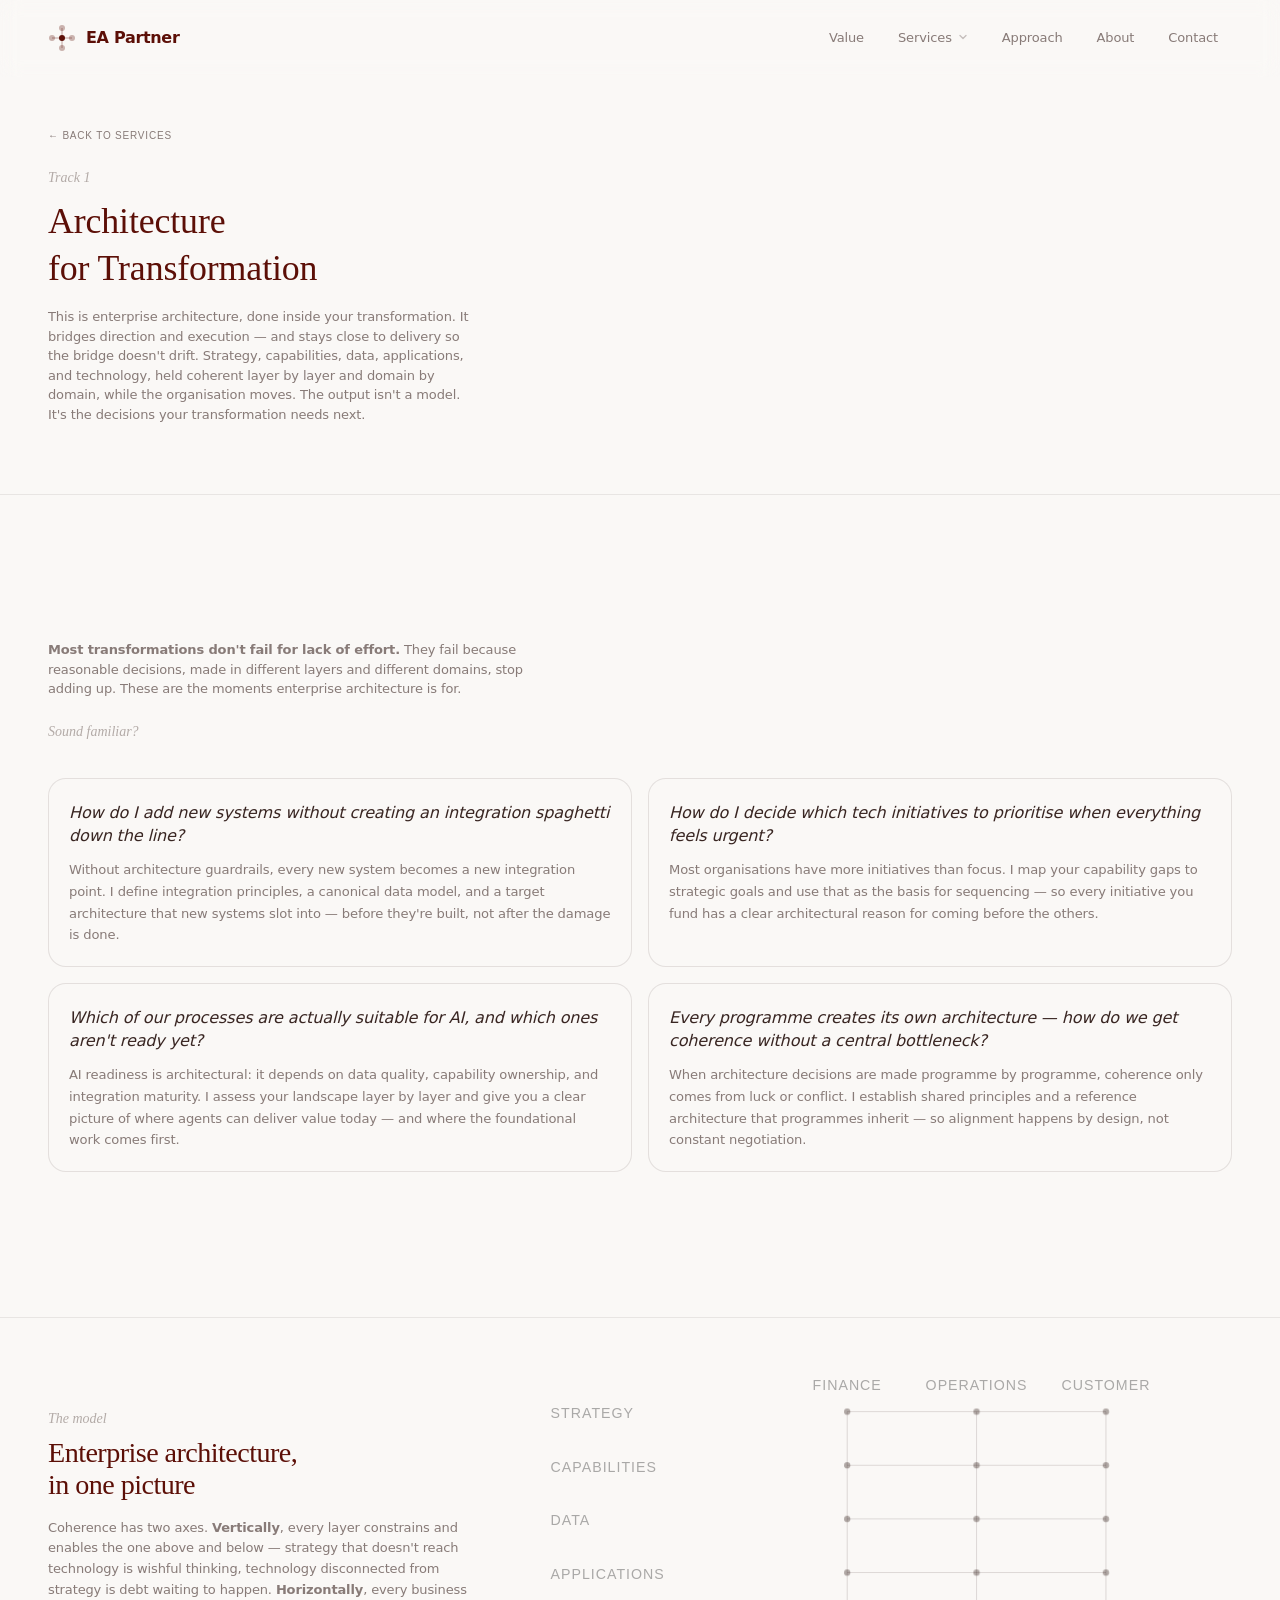
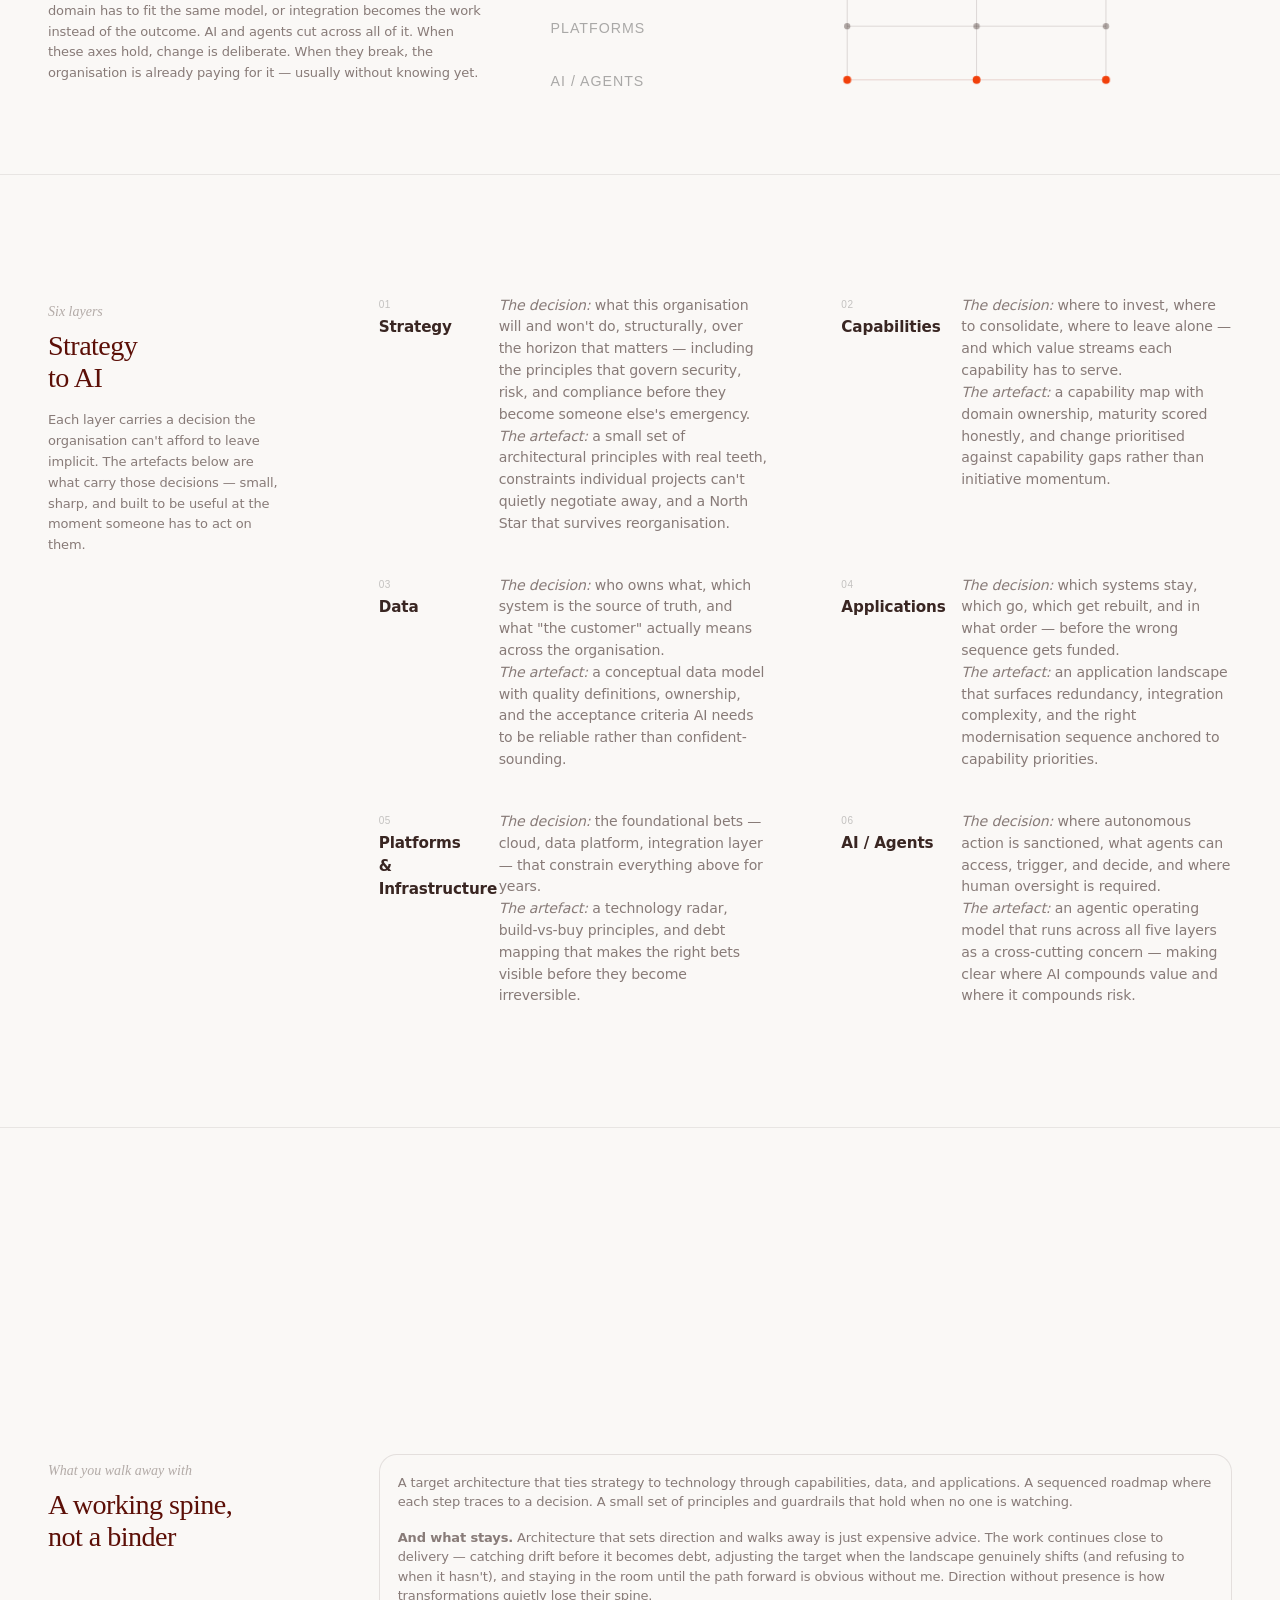
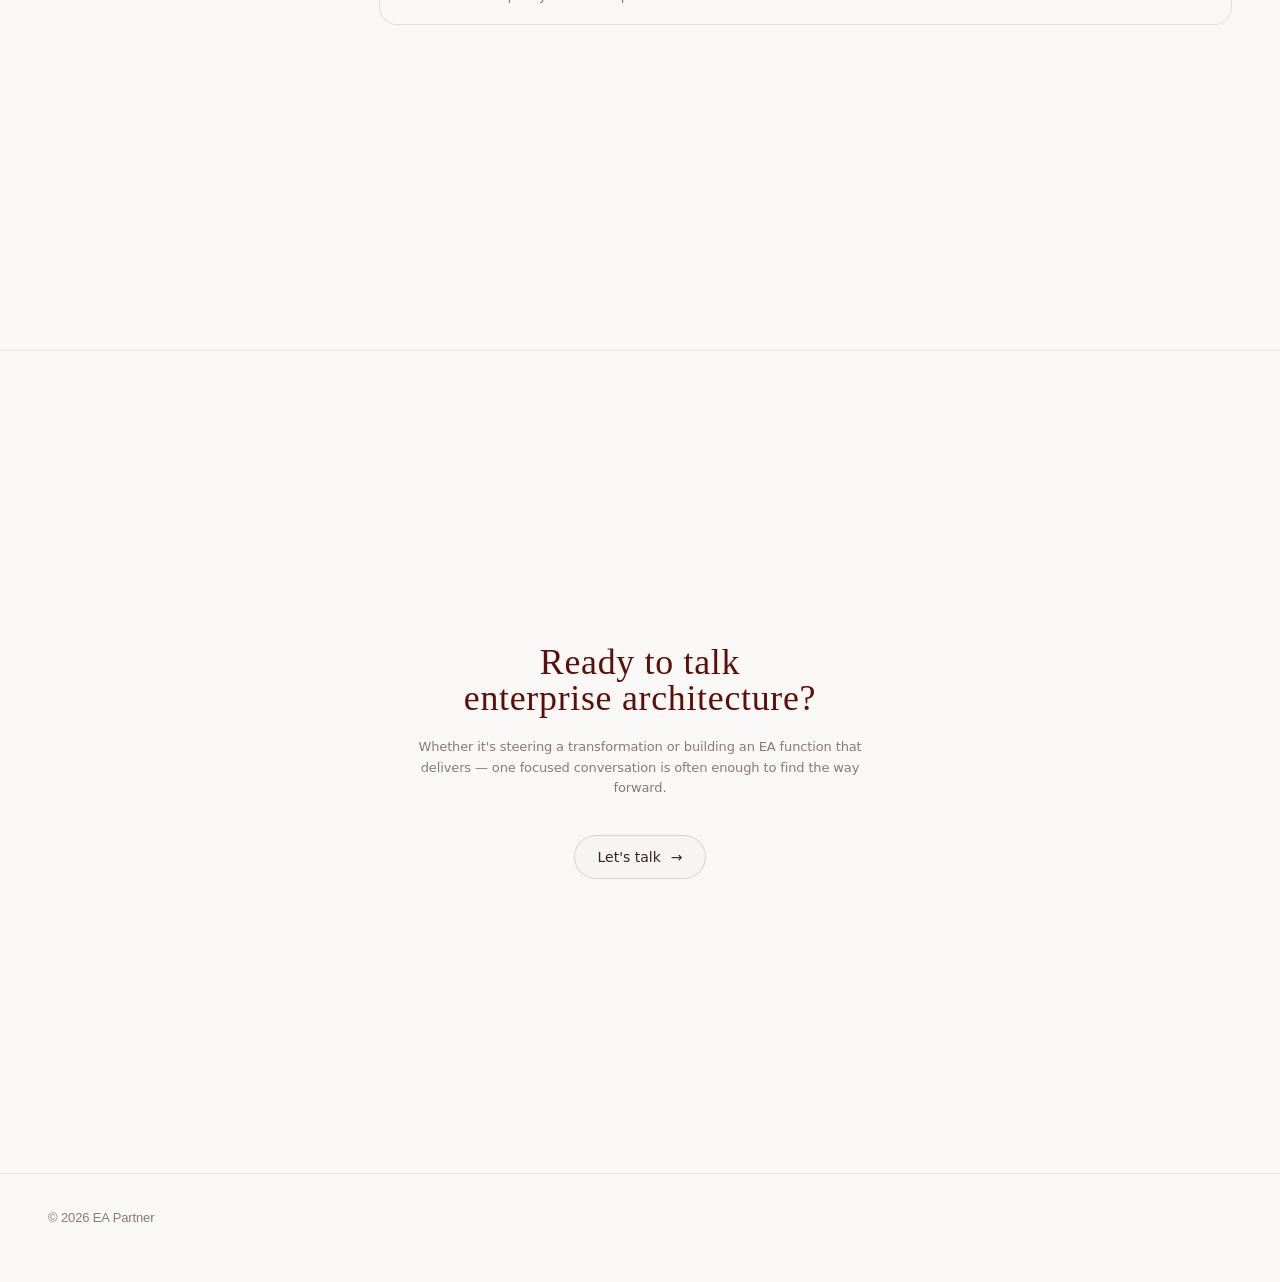
==== track-1.html @ 7bd04b50 "Rewrite track-1 copy: hero, framing, diagram, six layers, closing section - Hero lede: new positioni" ====
<!doctype html>
<html lang="en">
<head>
  <meta charset="utf-8" />
  <meta name="viewport" content="width=device-width, initial-scale=1" />
  <title>Architecture for Change — EA Partner</title>
  <meta name="description" content="Architecture that gives complex change a spine. How strategy connects to capabilities, data, applications, and technology — with AI as a cross-cutting concern." />
  <link rel="stylesheet" href="style.css" />
  <style>
    /* ── Alignment diagram (track-1 specific) ────────── */
    .align-viz { width: 100%; display: block; overflow: visible; }
    .align-viz text {
      font-family: var(--mono), monospace;
      font-size: 9px;
      letter-spacing: .07em;
      text-transform: uppercase;
    }
    .viz-label { fill: rgba(0,0,0,.32); }
    .viz-axis-label { fill: rgba(0,0,0,.20); font-size: 8px; letter-spacing: .05em; }
    .align-viz .da { animation-play-state: running; }

    /* ── AI row nodes ────────────────────────────────── */
    .ai-node {
      transform-box: fill-box;
      transform-origin: center;
      fill: var(--accent);
      opacity: 0;
    }
    .ai-node-1 { animation: ai-in .3s ease 1.8s forwards, ai-pulse 3.2s ease-in-out 2.1s infinite; }
    .ai-node-2 { animation: ai-in .3s ease 2.0s forwards, ai-pulse 3.2s ease-in-out 2.3s infinite; }
    .ai-node-3 { animation: ai-in .3s ease 2.2s forwards, ai-pulse 3.2s ease-in-out 2.5s infinite; }
    @keyframes ai-in  { to { opacity: 1; } }
    @keyframes ai-pulse {
      0%, 100% { transform: scale(1);   opacity: 1; }
      50%      { transform: scale(1.9); opacity: .35; }
    }
  </style>
</head>

<body>
  <div class="cursor" id="cursor" aria-hidden="true"></div>

  <div class="topbar" id="topbar">
    <div class="wrap">
      <div class="topbar-inner">
        <a class="logo" href="index.html" aria-label="EA Partner">
          <svg class="logo__icon" viewBox="0 0 28 28" width="28" height="28" fill="none" aria-hidden="true" overflow="visible">
            <line x1="14" y1="14" x2="14" y2="4"  stroke="currentColor" stroke-opacity=".3" stroke-width="1.2"/>
            <line x1="14" y1="14" x2="24" y2="14" stroke="currentColor" stroke-opacity=".3" stroke-width="1.2"/>
            <line x1="14" y1="14" x2="14" y2="24" stroke="currentColor" stroke-opacity=".3" stroke-width="1.2"/>
            <line x1="14" y1="14" x2="4"  y2="14" stroke="currentColor" stroke-opacity=".3" stroke-width="1.2"/>
            <circle cx="14" cy="4"  r="3" fill="currentColor" fill-opacity=".3"/>
            <circle cx="24" cy="14" r="3" fill="currentColor" fill-opacity=".3"/>
            <circle cx="14" cy="24" r="3" fill="currentColor" fill-opacity=".3"/>
            <circle cx="4"  cy="14" r="3" fill="currentColor" fill-opacity=".3"/>
            <circle cx="14" cy="14" r="3" fill="currentColor"/>
          </svg>
          <span class="logo__wordmark">EA Partner</span>
        </a>

        <button class="hamburger" id="hamburger" aria-label="Open menu" aria-expanded="false">
          <span></span>
          <span></span>
        </button>

        <nav aria-label="Primary navigation" id="mainnav">
          <div class="nav-indicator" id="navIndicator" aria-hidden="true"></div>
          <a href="index.html#waarde" data-i18n="nav-value">Value</a>
          <div class="nav-item">
            <a href="index.html#diensten">
              <span data-i18n="nav-services">Services</span>
              <svg class="nav-chevron" viewBox="0 0 10 10" fill="none" xmlns="http://www.w3.org/2000/svg" aria-hidden="true">
                <path d="M2 3.5L5 6.5L8 3.5" stroke="currentColor" stroke-width="1.4" stroke-linecap="round" stroke-linejoin="round"/>
              </svg>
            </a>
            <div class="nav-dropdown" role="menu">
              <a href="track-1.html" role="menuitem"><span class="dd-dot"></span><span data-i18n="nav-track1">Architecture for Transformation</span></a>
              <a href="track-2.html" role="menuitem"><span class="dd-dot"></span><span data-i18n="nav-track2">Architecture as a Function</span></a>
            </div>
          </div>
          <a href="index.html#aanpak" data-i18n="nav-approach">Approach</a>
          <a href="index.html#over"   data-i18n="nav-about">About</a>
          <a href="index.html#contact" data-i18n="nav-contact">Contact</a>
        </nav>
      </div>
    </div>
  </div>

  <!-- Mobile full-screen overlay -->
  <div class="mobile-overlay" id="mobileOverlay" aria-hidden="true">
    <a href="index.html#waarde"   data-i18n="nav-value">Value</a>
    <a href="index.html#diensten" data-i18n="nav-services">Services</a>
    <div class="overlay-sub-links">
      <a href="track-1.html" class="overlay-sub-link"><span class="overlay-sub-arrow" aria-hidden="true">→</span><span data-i18n="nav-track1">Architecture for Transformation</span></a>
      <a href="track-2.html" class="overlay-sub-link"><span class="overlay-sub-arrow" aria-hidden="true">→</span><span data-i18n="nav-track2">Architecture as a Function</span></a>
    </div>
    <a href="index.html#aanpak"   data-i18n="nav-approach">Approach</a>
    <a href="index.html#over"     data-i18n="nav-about">About</a>
    <a href="index.html#contact"  data-i18n="nav-contact">Contact</a>
    <div class="lang-toggle lang-toggle--mobile">
      <button class="lang-btn active" data-lang-btn="en">EN</button>
      <span class="lang-sep" aria-hidden="true">|</span>
      <button class="lang-btn" data-lang-btn="nl">NL</button>
    </div>
  </div>

  <main>

    <!-- ── Page intro ── -->
    <div class="page-intro">
      <div class="wrap">
        <a class="page-back" href="index.html#diensten">← Back to services</a>
        <p class="section-eyebrow">Track 1</p>
        <h1>Architecture<br>for Transformation</h1>
        <p class="lede">This is enterprise architecture, done inside your transformation. It bridges direction and execution — and stays close to delivery so the bridge doesn't drift. Strategy, capabilities, data, applications, and technology, held coherent layer by layer and domain by domain, while the organisation moves. The output isn't a model. It's the decisions your transformation needs next.</p>
      </div>
    </div>

    <!-- ── Problems ── -->
    <section class="problems-section">
      <div class="wrap">
        <p class="lede"><strong>Most transformations don't fail for lack of effort.</strong> They fail because reasonable decisions, made in different layers and different domains, stop adding up. These are the moments enterprise architecture is for.</p>
        <p class="section-eyebrow">Sound familiar?</p>
        <div class="problems-grid">
          <div class="problem-card reveal">
            <p class="problem-q">How do I add new systems without creating an integration spaghetti down the line?</p>
            <p class="problem-a">Without architecture guardrails, every new system becomes a new integration point. I define integration principles, a canonical data model, and a target architecture that new systems slot into — before they're built, not after the damage is done.</p>
          </div>
          <div class="problem-card reveal">
            <p class="problem-q">How do I decide which tech initiatives to prioritise when everything feels urgent?</p>
            <p class="problem-a">Most organisations have more initiatives than focus. I map your capability gaps to strategic goals and use that as the basis for sequencing — so every initiative you fund has a clear architectural reason for coming before the others.</p>
          </div>
          <div class="problem-card reveal">
            <p class="problem-q">Which of our processes are actually suitable for AI, and which ones aren't ready yet?</p>
            <p class="problem-a">AI readiness is architectural: it depends on data quality, capability ownership, and integration maturity. I assess your landscape layer by layer and give you a clear picture of where agents can deliver value today — and where the foundational work comes first.</p>
          </div>
          <div class="problem-card reveal">
            <p class="problem-q">Every programme creates its own architecture — how do we get coherence without a central bottleneck?</p>
            <p class="problem-a">When architecture decisions are made programme by programme, coherence only comes from luck or conflict. I establish shared principles and a reference architecture that programmes inherit — so alignment happens by design, not constant negotiation.</p>
          </div>
        </div>
      </div>
    </section>

    <!-- ── Alignment diagram ── -->
    <div class="viz-section">
      <div class="wrap">
        <div class="viz-grid">
          <div>
            <p class="section-eyebrow">The model</p>
            <h2>Enterprise architecture,<br>in one picture</h2>
            <p class="sub" style="margin-top:16px;">Coherence has two axes. <strong>Vertically</strong>, every layer constrains and enables the one above and below — strategy that doesn't reach technology is wishful thinking, technology disconnected from strategy is debt waiting to happen. <strong>Horizontally</strong>, every business domain has to fit the same model, or integration becomes the work instead of the outcome. AI and agents cut across all of it. When these axes hold, change is deliberate. When they break, the organisation is already paying for it — usually without knowing yet.</p>
          </div>

          <!-- Alignment matrix diagram: 6 rows × 3 domain columns -->
          <svg class="align-viz" viewBox="0 0 440 238" fill="none" xmlns="http://www.w3.org/2000/svg" role="img" aria-label="Architecture alignment matrix">

            <!-- Domain column labels -->
            <text x="196" y="20" class="viz-label" text-anchor="middle">Finance</text>
            <text x="278" y="20" class="viz-label" text-anchor="middle">Operations</text>
            <text x="360" y="20" class="viz-label" text-anchor="middle">Customer</text>

            <!-- Layer row labels -->
            <text x="8" y="38"  class="viz-label">Strategy</text>
            <text x="8" y="72"  class="viz-label">Capabilities</text>
            <text x="8" y="106" class="viz-label">Data</text>
            <text x="8" y="140" class="viz-label">Applications</text>
            <text x="8" y="174" class="viz-label">Platforms</text>
            <text x="8" y="208" class="viz-label" fill="rgba(139,26,10,.55)">AI / Agents</text>

            <!-- Horizontal lines -->
            <line x1="196" y1="34"  x2="360" y2="34"  stroke="currentColor" stroke-opacity=".16" stroke-width="0.6" style="stroke-dasharray:164; stroke-dashoffset:164; animation: anim-draw .45s ease forwards .08s"/>
            <line x1="196" y1="68"  x2="360" y2="68"  stroke="currentColor" stroke-opacity=".16" stroke-width="0.6" style="stroke-dasharray:164; stroke-dashoffset:164; animation: anim-draw .45s ease forwards .20s"/>
            <line x1="196" y1="102" x2="360" y2="102" stroke="currentColor" stroke-opacity=".16" stroke-width="0.6" style="stroke-dasharray:164; stroke-dashoffset:164; animation: anim-draw .45s ease forwards .32s"/>
            <line x1="196" y1="136" x2="360" y2="136" stroke="currentColor" stroke-opacity=".16" stroke-width="0.6" style="stroke-dasharray:164; stroke-dashoffset:164; animation: anim-draw .45s ease forwards .44s"/>
            <line x1="196" y1="170" x2="360" y2="170" stroke="currentColor" stroke-opacity=".16" stroke-width="0.6" style="stroke-dasharray:164; stroke-dashoffset:164; animation: anim-draw .45s ease forwards .56s"/>
            <line x1="196" y1="204" x2="360" y2="204" stroke="rgba(139,26,10,.18)" stroke-width="0.6" style="stroke-dasharray:164; stroke-dashoffset:164; animation: anim-draw .45s ease forwards .68s"/>

            <!-- Vertical lines -->
            <line x1="196" y1="34" x2="196" y2="204" stroke="currentColor" stroke-opacity=".16" stroke-width="0.6" style="stroke-dasharray:170; stroke-dashoffset:170; animation: anim-draw .6s ease forwards .76s"/>
            <line x1="278" y1="34" x2="278" y2="204" stroke="currentColor" stroke-opacity=".16" stroke-width="0.6" style="stroke-dasharray:170; stroke-dashoffset:170; animation: anim-draw .6s ease forwards .90s"/>
            <line x1="360" y1="34" x2="360" y2="204" stroke="currentColor" stroke-opacity=".16" stroke-width="0.6" style="stroke-dasharray:170; stroke-dashoffset:170; animation: anim-draw .6s ease forwards 1.04s"/>

            <!-- Nodes rows 1–5 -->
            <circle cx="196" cy="34"  r="2" class="da" fill="currentColor" fill-opacity=".38" style="animation-delay:.50s"/>
            <circle cx="278" cy="34"  r="2" class="da" fill="currentColor" fill-opacity=".38" style="animation-delay:.58s"/>
            <circle cx="360" cy="34"  r="2" class="da" fill="currentColor" fill-opacity=".38" style="animation-delay:.66s"/>
            <circle cx="196" cy="68"  r="2" class="da" fill="currentColor" fill-opacity=".38" style="animation-delay:.74s"/>
            <circle cx="278" cy="68"  r="2" class="da" fill="currentColor" fill-opacity=".38" style="animation-delay:.82s"/>
            <circle cx="360" cy="68"  r="2" class="da" fill="currentColor" fill-opacity=".38" style="animation-delay:.90s"/>
            <circle cx="196" cy="102" r="2" class="da" fill="currentColor" fill-opacity=".38" style="animation-delay:.98s"/>
            <circle cx="278" cy="102" r="2" class="da" fill="currentColor" fill-opacity=".38" style="animation-delay:1.06s"/>
            <circle cx="360" cy="102" r="2" class="da" fill="currentColor" fill-opacity=".38" style="animation-delay:1.14s"/>
            <circle cx="196" cy="136" r="2" class="da" fill="currentColor" fill-opacity=".38" style="animation-delay:1.22s"/>
            <circle cx="278" cy="136" r="2" class="da" fill="currentColor" fill-opacity=".38" style="animation-delay:1.30s"/>
            <circle cx="360" cy="136" r="2" class="da" fill="currentColor" fill-opacity=".38" style="animation-delay:1.38s"/>
            <circle cx="196" cy="170" r="2" class="da" fill="currentColor" fill-opacity=".38" style="animation-delay:1.46s"/>
            <circle cx="278" cy="170" r="2" class="da" fill="currentColor" fill-opacity=".38" style="animation-delay:1.54s"/>
            <circle cx="360" cy="170" r="2" class="da" fill="currentColor" fill-opacity=".38" style="animation-delay:1.62s"/>

            <!-- Row 6: AI nodes (accent, pulsing) -->
            <circle cx="196" cy="204" r="2.5" class="ai-node ai-node-1"/>
            <circle cx="278" cy="204" r="2.5" class="ai-node ai-node-2"/>
            <circle cx="360" cy="204" r="2.5" class="ai-node ai-node-3"/>

          </svg>
        </div>
      </div>
    </div>

    <!-- ── Architecture layers ── -->
    <section>
      <div class="wrap">
        <div class="section-3col">
          <div class="section-label reveal">
            <p class="section-eyebrow">Six layers</p>
            <h2>Strategy<br>to AI</h2>
            <p class="sub" style="margin-top:16px;">Each layer carries a decision the organisation can't afford to leave implicit. The artefacts below are what carry those decisions — small, sharp, and built to be useful at the moment someone has to act on them.</p>
          </div>
          <div class="layer-grid reveal">
            <div class="layer-row">
              <div class="layer-head">
                <p class="layer-digit">01</p>
                <p class="layer-name">Strategy</p>
              </div>
              <p class="layer-body"><em>The decision:</em> what this organisation will and won't do, structurally, over the horizon that matters — including the principles that govern security, risk, and compliance before they become someone else's emergency.<br><em>The artefact:</em> a small set of architectural principles with real teeth, constraints individual projects can't quietly negotiate away, and a North Star that survives reorganisation.</p>
            </div>
            <div class="layer-row">
              <div class="layer-head">
                <p class="layer-digit">02</p>
                <p class="layer-name">Capabilities</p>
              </div>
              <p class="layer-body"><em>The decision:</em> where to invest, where to consolidate, where to leave alone — and which value streams each capability has to serve.<br><em>The artefact:</em> a capability map with domain ownership, maturity scored honestly, and change prioritised against capability gaps rather than initiative momentum.</p>
            </div>
            <div class="layer-row">
              <div class="layer-head">
                <p class="layer-digit">03</p>
                <p class="layer-name">Data</p>
              </div>
              <p class="layer-body"><em>The decision:</em> who owns what, which system is the source of truth, and what "the customer" actually means across the organisation.<br><em>The artefact:</em> a conceptual data model with quality definitions, ownership, and the acceptance criteria AI needs to be reliable rather than confident-sounding.</p>
            </div>
            <div class="layer-row">
              <div class="layer-head">
                <p class="layer-digit">04</p>
                <p class="layer-name">Applications</p>
              </div>
              <p class="layer-body"><em>The decision:</em> which systems stay, which go, which get rebuilt, and in what order — before the wrong sequence gets funded.<br><em>The artefact:</em> an application landscape that surfaces redundancy, integration complexity, and the right modernisation sequence anchored to capability priorities.</p>
            </div>
            <div class="layer-row">
              <div class="layer-head">
                <p class="layer-digit">05</p>
                <p class="layer-name">Platforms &amp; Infrastructure</p>
              </div>
              <p class="layer-body"><em>The decision:</em> the foundational bets — cloud, data platform, integration layer — that constrain everything above for years.<br><em>The artefact:</em> a technology radar, build-vs-buy principles, and debt mapping that makes the right bets visible before they become irreversible.</p>
            </div>
            <div class="layer-row">
              <div class="layer-head">
                <p class="layer-digit">06</p>
                <p class="layer-name">AI / Agents</p>
              </div>
              <p class="layer-body"><em>The decision:</em> where autonomous action is sanctioned, what agents can access, trigger, and decide, and where human oversight is required.<br><em>The artefact:</em> an agentic operating model that runs across all five layers as a cross-cutting concern — making clear where AI compounds value and where it compounds risk.</p>
            </div>
          </div>
        </div>
      </div>
    </section>

    <!-- ── What you walk away with ── -->
    <section>
      <div class="wrap">
        <div class="section-3col">
          <div class="section-label reveal">
            <p class="section-eyebrow">What you walk away with</p>
            <h2>A working spine,<br>not a binder</h2>
          </div>
          <div class="panel reveal">
            <p>A target architecture that ties strategy to technology through capabilities, data, and applications. A sequenced roadmap where each step traces to a decision. A small set of principles and guardrails that hold when no one is watching.</p>
            <p><strong>And what stays.</strong> Architecture that sets direction and walks away is just expensive advice. The work continues close to delivery — catching drift before it becomes debt, adjusting the target when the landscape genuinely shifts (and refusing to when it hasn't), and staying in the room until the path forward is obvious without me. Direction without presence is how transformations quietly lose their spine.</p>
          </div>
        </div>
      </div>
    </section>

    <!-- ── CTA ── -->
    <section id="contact-track" data-inject-contact></section>

  </main>

  <footer>
    <div class="wrap">
      <div class="footer-row">
        <span class="mono">© <span id="year"></span> EA Partner</span>
      </div>
    </div>
  </footer>

  <script src="main.js"></script>
</body>
</html>
---- style.css ----
/* ============================================================
   TOKENS
   ============================================================ */
:root {
  /* ── Neutrals (warm base — same hue family as brand) */
  --bg:      #FAF8F6;              /* warm off-white page background   */
  --base-rgb: 30 8 4;              /* very dark warm — for opacity use */
  --text:    rgb(var(--base-rgb) / .88);
  --muted:   rgb(var(--base-rgb) / .52);
  --line:    rgb(var(--base-rgb) / .09);
  --panel:   rgb(var(--base-rgb) / .025);
  --shadow:  0 10px 24px rgb(var(--base-rgb) / .09);

  /* ── Opacity-based surface & border scale */
  --surface:      rgb(var(--base-rgb) / .01);   /* lowest bg tint          */
  --surface-hover: rgb(var(--base-rgb) / .03);  /* hover bg tint           */
  --line-soft:    rgb(var(--base-rgb) / .08);   /* subtle borders          */
  --line-mid:     rgb(var(--base-rgb) / .10);   /* standard card borders   */
  --line-strong:  rgb(var(--base-rgb) / .14);   /* hover/active borders    */
  --ink:          rgb(var(--base-rgb) / .18);   /* bullets, left accents   */

  /* ── Semi-opaque page background (nav dropdowns, scrolled topbar) */
  --bg-rgb:   250 248 246;           /* rgb channels of --bg, for opacity use */
  --bg-alpha: rgb(250 248 246 / .98);

  /* ── Brand (garnet family — aligned with hero gradient) */
  --brand:      #5c0f07;    /* deep garnet: headings, logo          */
  --hero-bg:    #8b1a0a;    /* darkest red: hero section background */
  --accent:     #f1400b;    /* vivid orange-red: CTAs, highlights   */
  --accent-rgb: 241 64 11;  /* for rgb(var(--accent-rgb) / alpha)   */
  --warm:       #F5E0C3;    /* warm cream: hero text, gradient tail */
  --warm-rgb:   245 224 195;/* for rgb(var(--warm-rgb) / alpha)     */

  /* ── Layout ────────────────────────────── */
  --radius:     18px;
  --radius-sm:  9px;
  --radius-md:  14px;
  --radius-pill: 999px;
  --max:        1700px;
  --topbar-h:   64px;       /* overridden by JS to actual height    */

  /* ── Typography ────────────────────────── */
  --mono: ui-monospace, Helvetica;
  --sans: ui-sans-serif, system-ui, -apple-system, Segoe UI, Roboto, Helvetica, Arial,
          "Apple Color Emoji", "Segoe UI Emoji";
}

/* ============================================================
   BASE
   ============================================================ */
* { box-sizing: border-box; }
html, body { height: 100%; }
:root { scroll-padding-top: calc(var(--topbar-h) - 2px); }
body {
  margin: 0;
  font-family: var(--sans);
  font-size: 0.8125rem;
  background: var(--bg);
  color: var(--text);
  line-height: 1.5;
  letter-spacing: -0.01em;
  cursor: none;
  transition: opacity 180ms ease;
}
body.lang-fade { opacity: 0; }
a { color: inherit; text-decoration: none; }
::selection { background: rgb(var(--accent-rgb) / .16); }

.wrap { width: 100%; max-width: var(--max); margin: 0 auto; padding: 0 48px; }

/* ============================================================
   TOPBAR
   ============================================================ */
.topbar {
  position: fixed;
  top: 0; left: 0; right: 0;
  width: 100%;
  z-index: 2000;
  backdrop-filter: blur(10px);
  background: transparent;
  border-bottom: 1px solid transparent;
  transition: background .2s ease, border-color .2s ease;
  overflow: visible;
}
.topbar.scrolled {
  background: rgb(var(--bg-rgb) / .78);
  border-bottom: 1px solid var(--line);
}
body:has(.mobile-overlay.open) .topbar.scrolled {
  border-bottom-color: transparent;
}
.topbar-inner {
  display: flex;
  align-items: center;
  justify-content: space-between;
  gap: 16px;
  padding: 16px 0;
}
.logo {
  display: flex;
  align-items: center;
  gap: 10px;
  color: var(--brand);
  white-space: nowrap;
  transition: color .3s ease;
}
.logo__icon {
  flex: 0 0 auto;
  transition: transform 0.38s cubic-bezier(0.22, 1, 0.36, 1);
  transform-origin: center;
}
.logo:hover .logo__icon {
  transform: rotate(90deg);
}
.logo__wordmark {
  font-size: 1rem;
  font-weight: 560;
  letter-spacing: -0.02em;
  color: inherit;
}

/* ── Hero inverted topbar ─────────────────── */
.topbar.over-hero .logo { color: var(--warm); }

/* Keep logo + hamburger in original colors when mobile menu is open */
body:has(.mobile-overlay.open) .topbar.over-hero .logo { color: var(--brand); }
body:has(.mobile-overlay.open) .topbar.over-hero .hamburger span { background: var(--text); }
.topbar.over-hero nav a { color: rgb(var(--warm-rgb) / .75); }
.topbar.over-hero nav a:hover { color: var(--warm); background: rgb(var(--warm-rgb) / .10); border-color: rgb(var(--warm-rgb) / .20); }
.topbar.over-hero nav a.active { color: var(--warm); }
.topbar.over-hero .nav-indicator { background: transparent; border-color: rgb(var(--warm-rgb) / .40); }
.topbar.over-hero .hamburger span { background: var(--warm); }
.topbar.over-hero .nav-chevron { color: rgb(var(--warm-rgb) / .75); }
.topbar.over-hero .nav-dropdown { background: var(--bg-alpha); }
.topbar.over-hero .nav-dropdown a { color: var(--muted); }
.topbar.over-hero .nav-dropdown a:hover { color: var(--text); background: var(--surface-hover); border-color: var(--line-soft); }

header.hero h1 { color: inherit; }
header.hero .btn {
  border-color: rgb(var(--warm-rgb) / .40);
  color: var(--warm);
  background: rgb(var(--warm-rgb) / .08);
}
header.hero .btn:hover { background: rgb(var(--warm-rgb) / .16); border-color: rgb(var(--warm-rgb) / .60); }

/* ============================================================
   NAV + SLIDING INDICATOR
   ============================================================ */
nav {
  position: relative;
  display: flex;
  gap: 10px;
  align-items: center;
  flex-wrap: wrap;
  justify-content: flex-end;
  padding: 2px;
}

/* The smooth moving pill */
.nav-indicator {
  position: absolute;
  top: 0; left: 0;
  height: 34px;
  width: 60px;
  border-radius: var(--radius-pill);
  background: transparent;
  border: 1px solid var(--line-strong);
  z-index: 0;
  transform: translateX(0);
  opacity: 0;
  transition: transform 320ms cubic-bezier(.2,.9,.2,1),
              width 320ms cubic-bezier(.2,.9,.2,1),
              opacity .15s ease;
  pointer-events: none;
}
nav:has(a.active) .nav-indicator { opacity: 1; }

nav a {
  position: relative;
  z-index: 1;
  font-size: 13px;
  color: var(--muted);
  padding: 9px 11px;
  border-radius: var(--radius-pill);
  border: 1px solid transparent;
  transition: transform .12s ease, border-color .12s ease,
              background .12s ease, color .12s ease;
  white-space: nowrap;
}
nav a:hover {
  color: var(--text);
  border-color: var(--line-strong);
  background: transparent;
}
nav a.active {
  color: var(--brand);
  border-color: transparent;
  background: transparent;
}

/* ============================================================
   DROPDOWN NAV
   To add a new dropdown: wrap the <a> in a <div class="nav-item">
   and add a <div class="nav-dropdown"> with <a> children.
   ============================================================ */
.nav-item {
  position: relative;
  display: inline-flex;
  align-items: center;
  z-index: 2;
}
/* Invisible bridge fills the gap so the cursor doesn't slip off */
.nav-item::after {
  content: '';
  position: absolute;
  top: 100%;
  left: -12px;
  right: -12px;
  height: 14px;
}

/* Chevron icon inside dropdown trigger */
.nav-chevron {
  width: 10px; height: 10px;
  flex: 0 0 auto;
  opacity: .45;
  transition: transform 220ms cubic-bezier(.2,.9,.2,1), opacity .12s ease;
  margin-left: 2px;
}
.nav-item:hover .nav-chevron,
.nav-item:focus-within .nav-chevron {
  transform: rotate(180deg);
  opacity: .8;
}

/* The dropdown panel */
.nav-dropdown {
  position: absolute;
  top: calc(100% + 2px);
  right: 0;
  min-width: 210px;
  background: var(--bg-alpha);
  backdrop-filter: blur(16px);
  border: 1px solid var(--line-mid);
  border-radius: var(--radius-md);
  padding: 5px;
  box-shadow: 0 16px 40px rgb(var(--base-rgb) / .11), 0 2px 8px rgb(var(--base-rgb) / .06);

  /* Hidden state — 120ms delay before closing so cursor can reach the panel */
  opacity: 0;
  transform: translateY(-5px) scale(0.97);
  pointer-events: none;
  transition: opacity 180ms cubic-bezier(.2,.9,.2,1) 120ms,
              transform 180ms cubic-bezier(.2,.9,.2,1) 120ms;
}
.nav-item:hover .nav-dropdown,
.nav-item:focus-within .nav-dropdown {
  opacity: 1;
  transform: translateY(0) scale(1);
  pointer-events: auto;
  /* No delay when opening */
  transition: opacity 180ms cubic-bezier(.2,.9,.2,1),
              transform 180ms cubic-bezier(.2,.9,.2,1);
}

/* Items inside dropdown */
.nav-dropdown a {
  display: flex;
  align-items: center;
  gap: 9px;
  padding: 8px 11px;
  border-radius: var(--radius-sm);
  font-size: 13px;
  color: var(--muted);
  border: 1px solid transparent;
}
.nav-dropdown a:hover {
  background: var(--surface-hover);
  border-color: var(--line-soft);
  color: var(--text);
}
.dd-dot { display: none; }

/* Section label inside dropdown */
.dd-label {
  padding: 5px 11px 3px;
  font-family: var(--mono);
  font-size: 10px;
  color: rgb(var(--base-rgb) / .35);
  letter-spacing: .05em;
  text-transform: uppercase;
}

/* ============================================================
   MAIN / HERO
   ============================================================ */
header.hero {
  padding: calc(var(--topbar-h) + 72px) 0 60px;
  min-height: 100vh;
  display: flex;
  align-items: center;
  position: relative;
  overflow: hidden;
  background: var(--hero-bg);
  color: var(--warm);
}

/* Glow ring: starts blurred, focuses in over 2.4s */
.hero-glow {
  position: absolute;
  top: 50%;
  left: 50%;
  width: 80vmin;
  height: 80vmin;
  transform: translate(-50%, -50%);
  border-radius: 50%;
  background: radial-gradient(
    circle,
    var(--hero-bg) 0%,
    var(--hero-bg) 32%,
    #a32010        38%,
    #c02708        43%,
    #d93a0a        46%,
    var(--accent)  49%,
    var(--warm)    51%,
    var(--accent)  53%,
    #d93a0a        56%,
    #c02708        60%,
    #a32010        65%,
    var(--hero-bg) 72%,
    transparent    85%
  );
  filter: blur(28px);
  animation:
    hero-focus 2.4s cubic-bezier(.4, 0, .2, 1) forwards,
    hero-pulse 5s ease-in-out 2.4s infinite;
  z-index: 0;
  will-change: transform;
  pointer-events: none;
}

@keyframes hero-focus {
  from { filter: blur(70px); opacity: 0.4; }
  to   { filter: blur(28px); opacity: 1; }
}

@keyframes hero-pulse {
  0%, 100% { filter: blur(28px); opacity: 1; }
  50%       { filter: blur(18px); opacity: 0.82; }
}

@media (prefers-reduced-motion: reduce) {
  .hero-glow { animation: none; }
}

header.hero .wrap {
  position: relative;
  z-index: 1;
}
.hero-grid {
  display: grid;
  grid-template-columns: 1.15fr .85fr;
  gap: 28px;
  align-items: center;
  width: 100%;
}
@media (max-width: 900px) {
  header.hero { padding: calc(var(--topbar-h) + 48px) 0 32px; }
  .hero-grid  { grid-template-columns: 1fr; }
}
.hero-left {
  display: flex;
  flex-direction: column;
  justify-content: center;
}

h1 {
  margin: 16px 0 12px;
  font-size: clamp(34px, 2.8vw, 36px);
  line-height: 1.3;
  font-weight: 150;
  font-family: "Garamond", "EB Garamond", Georgia, "Times New Roman", serif;
  color: var(--brand);
}
.lede {
  margin: 0 0 22px;
  color: var(--muted);
  max-width: 62ch;
}
.hero .lede { color: rgb(var(--warm-rgb) / .72); }

/* ============================================================
   BUTTONS / PILLS
   ============================================================ */
.cta-row {
  display: flex;
  gap: 12px;
  flex-wrap: wrap;
  margin: 22px 0 0;
}
.btn {
  display: inline-flex;
  align-items: center;
  gap: 10px;
  padding: 11px 15px;
  border-radius: var(--radius-pill);
  border: 1px solid var(--line-strong);
  background: var(--surface);
  color: var(--text);
  font-size: 14px;
  font-family: var(--sans);
  transition: transform .12s ease, background .12s ease, border-color .12s ease;
  user-select: none;
}
.btn:hover { transform: none; background: var(--surface-hover); }
.btn span:last-child { display: inline-block; transition: transform .18s ease; }
.btn:hover span:last-child { transform: translateX(3px); }
.btn.primary { border-color: rgb(var(--accent-rgb) / .40); background: rgb(var(--accent-rgb) / .10); }
.btn.primary .btn-dot {
  width: 8px; height: 8px;
  border-radius: 50%;
  background: var(--accent);
}

/* ============================================================
   SECTIONS
   Each section = full viewport height. To add a new section:
   1. Add <section id="my-section"> in index.html
   2. Add a nav link with data-section="my-section"
   ============================================================ */
section {
  min-height: calc(100vh - var(--topbar-h));
  display: flex;
  align-items: center;
  padding: 120px 0;
  border-top: 1px solid var(--line-soft);
}
@media (max-width: 900px) {
  section { padding: 80px 0; min-height: 100dvh; }
  .wrap { padding: 0 18px; }
}
@media (max-width: 720px) {
  .topbar .wrap { padding: 0 18px; }
}

.section-head {
  display: flex;
  align-items: flex-end;
  justify-content: space-between;
  gap: 16px;
  margin-bottom: 24px;
  flex-wrap: wrap;
}

/* Three-column section layout: [label] [card] [card] */
.section-3col {
  display: grid;
  grid-template-columns: 0.55fr 2fr;
  gap: 96px;
  align-items: start;
  width: 100%;
}
.section-label {
  padding-top: 6px;
}
.section-eyebrow {
  font-family: "Garamond", "EB Garamond", Georgia, "Times New Roman", serif;
  font-style: italic;
  font-size: 14px;
  font-weight: 400;
  letter-spacing: 0;
  color: rgb(var(--base-rgb) / .32);
  margin: 0 0 8px;
}
.section-label h2 { margin: 0 0 16px; }
.section-label .sub { margin: 0; }
@media (max-width: 900px) {
  .section-3col {
    grid-template-columns: 1fr;
    gap: 32px;
  }
}
h2 {
  margin: 0;
  font-size: clamp(22px, 2.2vw, 32px);
  letter-spacing: -0.02em;
  font-weight: 300;
  font-family: "Garamond", "EB Garamond", Georgia, "Times New Roman", serif;
  line-height: 1.15;
  color: var(--brand);
}
.sub {
  margin: 0;
  color: var(--muted);
  max-width: 72ch;
  line-height: 1.6;
}

/* ============================================================
   CARDS GRID
   ============================================================ */
.cards {
  display: grid;
  grid-template-columns: repeat(12, 1fr);
  gap: 16px;
}
.card {
  grid-column: span 6;
  border: 1px solid var(--line-mid);
  background: var(--bg);
  border-radius: var(--radius);
  padding: 18px;
  position: relative;
  transition: transform .14s ease, border-color .14s ease,
              background .14s ease, box-shadow .14s ease;
  will-change: transform;
  overflow: hidden;
}
@media (max-width: 900px) {
  .card { grid-column: span 12; }
}
.card h3 { margin: 0 0 8px; font-size: 15px; font-weight: 620; letter-spacing: -0.01em; }
.card p  { margin: 0; color: var(--muted); }
.card:hover {
  transform: translateY(-2px);
  border-color: var(--line-strong);
  background: var(--bg);
  box-shadow: 0 12px 26px var(--line-soft);
}

/* ============================================================
   TWO-COL / PANEL / LIST
   ============================================================ */
.two {
  display: grid;
  grid-template-columns: 1fr 1fr;
  gap: 16px;
}
@media (max-width: 900px) {
  .two { grid-template-columns: 1fr; }
}
.panel {
  border: 1px solid var(--line-mid);
  background: var(--bg);
  border-radius: var(--radius);
  padding: 18px;
}
.panel h3, .track-body h3, .card h3 {
  font-size: 15px;
  font-weight: 620;
  letter-spacing: -0.01em;
  margin: 0 0 10px;
  color: var(--brand);
}
.panel p, .track-body p { margin: 0; color: var(--muted); }
.track-label {
  font-family: var(--mono);
  font-size: 10px;
  letter-spacing: .1em;
  text-transform: uppercase;
  color: var(--muted);
  margin: 0;
}
.card-eyebrow {
  font-family: var(--mono);
  font-size: 10px;
  letter-spacing: .1em;
  text-transform: uppercase;
  color: var(--muted);
  margin: 0 0 8px;
}

.list {
  margin: 12px 0 0;
  padding: 0;
  list-style: none;
  display: grid;
  gap: 12px;
}
.list li {
  display: flex;
  gap: 10px;
  align-items: flex-start;
  color: var(--muted);
}
.bullet {
  width: 8px; height: 8px;
  border-radius: 50%;
  background: var(--ink);
  margin-top: 6px;
  flex: 0 0 auto;
}
.bullet.accent { background: var(--accent); }

/* ============================================================
   FOOTER
   ============================================================ */
footer {
  padding: 34px 0 54px;
  border-top: 1px solid var(--line-soft);
  color: var(--muted);
}
.footer-row {
  display: flex;
  align-items: center;
  justify-content: space-between;
  gap: 14px;
  flex-wrap: wrap;
}
.mono { font-family: var(--mono); }

/* ============================================================
   LANGUAGE TOGGLE
   ============================================================ */
.lang-toggle {
  display: flex;
  align-items: center;
  gap: 6px;
}

.lang-btn {
  appearance: none;
  background: none;
  border: none;
  padding: 0;
  cursor: pointer;
  font-family: var(--mono);
  font-size: 11px;
  letter-spacing: 0.06em;
  color: var(--muted);
  transition: color .15s ease;
  line-height: 1;
}

.lang-btn:hover { color: var(--text); }

.lang-btn.active {
  color: var(--text);
  font-weight: 600;
}

.lang-sep {
  font-family: var(--mono);
  font-size: 11px;
  color: var(--line-strong);
  user-select: none;
}

/* Desktop: in footer, styled slightly larger */
.lang-toggle--desktop .lang-btn {
  font-size: 11px;
  letter-spacing: 0.04em;
}

/* Mobile: positioned at bottom-left of overlay */
.lang-toggle--mobile {
  display: none; /* shown only inside mobile overlay */
  position: absolute;
  bottom: 28px;
  left: 36px;
}

.lang-toggle--mobile .lang-btn {
  font-size: 13px;
  letter-spacing: 0.04em;
}

.lang-toggle--mobile .lang-sep {
  font-size: 13px;
}

@media (max-width: 720px) {
  .lang-toggle--mobile { display: flex; }
  .lang-toggle--desktop { display: none; }
}

/* ============================================================
   CUSTOM CURSOR
   ============================================================ */
.cursor {
  position: fixed;
  top: 0; left: 0;
  width: 6px; height: 6px;
  border-radius: 50%;
  background: var(--accent);
  transform: translate(-50%, -50%);
  pointer-events: none;
  z-index: 9999;
  opacity: 0;
  transition: opacity .15s ease, transform .08s ease, background .2s ease;
}
.cursor.clicking { transform: translate(-50%, -50%) scale(0.9); }
@media (pointer: coarse) { .cursor { display: none; } }

/* ============================================================
   RIPPLE
   ============================================================ */
.ripple {
  position: fixed;
  left: 0; top: 0;
  width: 12px; height: 12px;
  border-radius: var(--radius-pill);
  pointer-events: none;
  z-index: 9998;
  transform: translate(-50%, -50%);
}
.ripple span {
  position: absolute;
  inset: 0;
  border-radius: var(--radius-pill);
  background: rgb(var(--accent-rgb) / .14);
  transform: scale(0.25);
  opacity: .95;
  animation: ripple 1100ms ease-out forwards;
}
@keyframes ripple {
  0%   { transform: scale(0.25); opacity: .95; }
  60%  { opacity: .25; }
  100% { transform: scale(9.0);  opacity: 0; }
}

/* ============================================================
   HAMBURGER
   ============================================================ */
.hamburger {
  display: none;
  flex-direction: column;
  justify-content: center;
  align-items: center;
  gap: 6px;
  width: 40px; height: 40px;
  background: none;
  border: none;
  cursor: none;
  padding: 0;
  z-index: 1001;
  flex-shrink: 0;
}
.hamburger span {
  display: block;
  width: 22px; height: 2px;
  border-radius: var(--radius-pill);
  background: var(--text);
  transition: transform .32s cubic-bezier(.2,.9,.2,1),
              opacity .22s ease,
              width .22s ease,
              background .3s ease;
  transform-origin: center;
}
.hamburger[aria-expanded="true"] span:nth-child(1) {
  transform: translateY(4px) rotate(45deg);
}
.hamburger[aria-expanded="true"] span:nth-child(2) {
  transform: translateY(-4px) rotate(-45deg);
}

/* ============================================================
   MOBILE NAV
   ============================================================ */
/* Mobile overlay (full-screen, lives outside topbar) */
.mobile-overlay {
  display: none;
}

@media (max-width: 720px) {
  .hamburger {
    display: flex;
    position: relative;
    z-index: 2000;
  }
  .nav-indicator { display: none; }

  /* Hide desktop nav on mobile */
  #mainnav { display: none; }

  /* Full-screen overlay */
  .mobile-overlay {
    display: flex;
    flex-direction: column;
    justify-content: center;
    position: fixed;
    inset: 0;
    background: var(--bg);
    z-index: 1500;
    padding: 0 36px 60px;

    /* Hidden state */
    opacity: 0;
    pointer-events: none;
    transform: translateY(-10px);
    transition: opacity .3s cubic-bezier(.2,.9,.2,1),
                transform .3s cubic-bezier(.2,.9,.2,1);
  }

  .mobile-overlay.open {
    opacity: 1;
    pointer-events: auto;
    transform: translateY(0);
  }

  /* Menu items */
  .mobile-overlay a {
    font-size: 30px;
    font-weight: 300;
    font-family: "Garamond", "EB Garamond", Georgia, "Times New Roman", serif;
    letter-spacing: -0.01em;
    color: var(--brand);
    padding: 16px 0;
    opacity: 0;
    transform: translateY(12px);
    transition: opacity .22s ease, transform .22s ease;
  }

  .mobile-overlay a:last-child { border-bottom: none; }

  /* No hover effects */
  .mobile-overlay a:hover {
    background: none;
    border-color: rgb(var(--base-rgb) / .06);
    transform: none;
    color: var(--text);
  }

  /* Stagger in — nth-child counts ALL children, so the sub-links div shifts indices */
  .mobile-overlay.open a:nth-child(1) { opacity: 1; transform: translateY(0); transition-delay: 60ms; }
  .mobile-overlay.open a:nth-child(2) { opacity: 1; transform: translateY(0); transition-delay: 110ms; }
  /* 3rd child is .overlay-sub-links div — see rule below */
  .mobile-overlay.open a:nth-child(4) { opacity: 1; transform: translateY(0); transition-delay: 210ms; }
  .mobile-overlay.open a:nth-child(5) { opacity: 1; transform: translateY(0); transition-delay: 260ms; }
  .mobile-overlay.open a:nth-child(6) { opacity: 1; transform: translateY(0); transition-delay: 310ms; }

  /* Sub-links container */
  .overlay-sub-links {
    display: flex;
    flex-direction: column;
    gap: 0;
    padding-left: 0;
    opacity: 0;
    transform: translateY(12px);
    transition: opacity .22s ease, transform .22s ease;
  }
  .mobile-overlay.open .overlay-sub-links {
    opacity: 1;
    transform: translateY(0);
    transition-delay: 160ms;
  }

  .overlay-sub-links { padding-left: 20px; }

  .overlay-sub-link {
    display: flex;
    align-items: center;
    gap: 10px;
    font-size: 17px;
    font-weight: 300;
    font-family: "Garamond", "EB Garamond", Georgia, "Times New Roman", serif;
    letter-spacing: -0.01em;
    color: var(--brand);
    padding: 7px 0;
    opacity: 0.6;
    transition: opacity .15s ease, color .15s ease;
  }
  .overlay-sub-link:hover { opacity: 1; color: var(--text); }

  .overlay-sub-arrow { display: none; }
}

/* ── Scroll reveal ────────────────────────── */
.reveal {
  opacity: 0;
  transform: translateY(20px);
  transition: opacity 1.1s cubic-bezier(.2,.9,.2,1),
              transform 1.1s cubic-bezier(.2,.9,.2,1);
}
.reveal.in {
  opacity: 1;
  transform: translateY(0);
}

/* ── Track cards ──────────────────────────── */
#diensten .two {
  display: flex;
  align-items: stretch;
  gap: 20px;
}

.track-card {
  flex: 1;
  min-width: 0;
  display: flex;
  flex-direction: column;
  color: inherit;
  text-decoration: none;
  background: var(--bg);
  border: 1px solid var(--line-mid);
  border-radius: var(--radius);
  transition: flex 520ms cubic-bezier(.4, 0, .2, 1),
              border-color 220ms ease;
}
.track-card:hover { border-color: var(--line-strong); }

/* Expand hovered card, compress sibling */
#diensten .two:has(.track-card:hover) .track-card:hover     { flex: 1.75; }
#diensten .two:has(.track-card:hover) .track-card:not(:hover) { flex: 0.45; }

.track-svg {
  position: relative;
  height: 160px;
  overflow: hidden;
  background: none;
  border-bottom: 1px solid var(--line-soft);
  flex-shrink: 0;
}
.track-svg svg {
  display: block;
  position: absolute;
  top: 50%;
  left: 50%;
  width: 680px;
  height: 260px;
  transform: translate(-50%, -50%);
}

/* ── Mobile-first track body layout ─────── */
.track-body {
  padding: 28px;
  display: flex;
  flex-direction: column;
  flex: 1;
  min-width: 0;
}

.track-main {
  flex: 1;
  min-width: 0;
  display: flex;
  flex-direction: column;
  gap: 12px;
}

/* Expand wrap — mobile: grid reveal, collapsed by default */
.track-expand-wrap {
  display: grid;
  grid-template-rows: 0fr;
  transition: grid-template-rows 380ms ease;
}
.track-expand-wrap.open { grid-template-rows: 1fr; }

.track-expand {
  overflow: hidden;
  opacity: 1;
  display: flex;
  flex-direction: column;
  padding: 16px 0 0 0;
}

/* Show more button — visible on mobile */
.track-show-more {
  display: inline-flex;
  align-items: center;
  gap: 5px;
  background: none;
  border: none;
  cursor: pointer;
  font-family: var(--mono);
  font-size: 10px;
  letter-spacing: 0.08em;
  text-transform: uppercase;
  color: var(--muted);
  padding: 12px 0 0;
}
.track-show-more::after {
  content: '↓';
  font-size: 11px;
  transition: transform 300ms ease;
}
.track-show-more[aria-expanded="true"]::after { transform: rotate(180deg); }
.track-show-more[aria-expanded="true"] { color: var(--text); }

/* ── Desktop overrides (≥ 901px) ─────────── */
@media (min-width: 901px) {
  .track-card {
    height: 440px;
    overflow: hidden;
  }

  .track-body {
    position: relative;
    padding: 28px 0 32px;
    flex-direction: row;
    overflow: hidden;
  }

  /* Left column — fills card naturally */
  .track-main {
    flex: 1;
    min-width: 0;
    box-sizing: border-box;
    padding: 0 24px 0 32px;
  }

  /* Expand wrap — absolutely positioned, never affects card height */
  .track-expand-wrap {
    position: absolute;
    top: 0;
    right: 0;
    bottom: 0;
    width: 50%;
    display: block;
    grid-template-rows: unset;
    pointer-events: none;
    transition: none;
  }
  .track-card:hover .track-expand-wrap { pointer-events: auto; }

  /*
   * max(50%, 300px) ensures the cap never drops below 300px, which is wider than
   * the compressed card (~172px). So entering the compressed card never crushes
   * the text — max-width is inert at entry, then ramps up as the card expands.
   */
  .track-card:hover .track-main {
    max-width: max(50%, 300px);
  }

  /* Expand content — fades in on hover, no divider */
  .track-expand {
    width: 100%;
    height: 100%;
    box-sizing: border-box;
    padding: 28px 32px 32px 24px;
    background: var(--bg);
    opacity: 0;
    overflow: visible;
    transition: opacity 380ms ease;
  }
  .track-card:hover .track-expand { opacity: 1; transition: opacity 300ms ease 520ms; }

  .track-show-more { display: none; }
}

.track-deliver {
  list-style: none;
  padding: 0;
  margin: 0 0 20px;
  flex: 1;
  display: flex;
  flex-direction: column;
  gap: 16px;
}
@media (max-width: 900px) {
  .track-deliver {
    gap: 16px;
    margin-bottom: 0;
  }
}
.track-deliver li {
  display: flex;
  gap: 10px;
  align-items: flex-start;
  font-size: 0.8125rem;
  color: var(--muted);
  line-height: 1.65;
}
.track-deliver .bullet { margin-top: 6px; flex-shrink: 0; }
.track-fit-line {
  font-family: var(--mono);
  font-size: 10px;
  letter-spacing: 0.08em;
  text-transform: uppercase;
  color: var(--muted);
  margin: 0;
  opacity: 0;
  transition: opacity 0ms; /* instant out by default */
}

@media (min-width: 901px) {
  .track-fit-line {
    position: absolute;
    top: 196px;
    left: 32px;
    right: 50%;
  }
}

/* Mobile: reveal when expand wrap is open */
@media (max-width: 900px) {
  .track-body:has(.track-expand-wrap.open) .track-fit-line {
    opacity: 1;
    transition: opacity 300ms ease;
  }
}

/* Desktop: fade in on hover, delayed until card is fully open */
@media (min-width: 901px) {
  .track-card:hover .track-fit-line {
    opacity: 1;
    transition: opacity 300ms ease 520ms;
  }
}

.track-entry {
  background: var(--surface-hover);
  border-radius: var(--radius-sm);
  border-left: 2px solid var(--ink);
  padding: 12px 14px;
  margin-bottom: 24px;
}

@media (max-width: 900px) {
  #diensten .two {
    flex-direction: column;
    gap: 16px;
  }

  /*
   * Mobile track card spacing — 8px grid hierarchy
   * Replace the uniform gap: 12px with explicit spacing per element
   * so semantically related items sit closer than unrelated ones.
   *
   *  label → h3          :  4px  (same semantic unit)
   *  h3 → description    : 16px  (section break)
   *  description → button: 24px  (before interactive element)
   *  button → fit-line   : 32px  (secondary info, after action)
   *  fit-line → bullets  : 20px  (transition to list)
   *  between bullets     : 16px  (consistent with body rhythm)
   *  last bullet → edge  : 24px  (= card padding)
   */
  .track-main                                               { gap: 0; }
  .track-main h3                                            { margin-top: 4px; }
  .track-main > p:not(.track-label):not(.track-fit-line)   { margin-top: 16px; }
  .track-show-more                                          { padding-top: 0; margin-top: 24px; }
  .track-main .track-fit-line                               { margin-top: 32px; }
  .track-expand                                             { padding-top: 20px; }
}

/* ── Track SVG animations (paused until in-view) ─────── */
.ld      { stroke-dasharray: 140; stroke-dashoffset: 140; animation: anim-draw .55s ease forwards; animation-play-state: paused; }
.ld-ring { stroke-dasharray: 840; stroke-dashoffset: 840; animation: anim-draw .9s ease forwards;  animation-play-state: paused; }
@keyframes anim-draw { to { stroke-dashoffset: 0; } }
.da  { opacity: 0; animation: anim-fi .3s ease forwards; animation-play-state: paused; }
@keyframes anim-fi { to { opacity: 1; } }

.t2r { opacity: 0; animation: anim-ri .5s ease forwards; animation-play-state: paused; }
@keyframes anim-ri { from { opacity: 0; transform: translateY(10px); } to { opacity: 1; transform: translateY(0); } }
.gv  { stroke-dasharray: 240; stroke-dashoffset: 240; animation: anim-draw .6s ease forwards; animation-play-state: paused; }
.gh  { stroke-dasharray: 180; stroke-dashoffset: 180; animation: anim-draw .4s ease forwards; animation-play-state: paused; }

#diensten.in-view .ld,
#diensten.in-view .ld-ring,
#diensten.in-view .da,
#diensten.in-view .t2r,
#diensten.in-view .gv,
#diensten.in-view .gh { animation-play-state: running; }

/* ============================================================
   TRACK BODY / PANEL SPACING HELPERS
   ============================================================ */

.panel > p + p  { margin-top: 16px; }
.panel .list    { margin-top: 16px; }

.page-intro .lede { max-width: 52ch; }

/* ============================================================
   VALUE OF EA SECTION
   ============================================================ */
/* waarde section: exact 1/3 empty + 2/3 content */
.waarde-layout {
  grid-template-columns: 1fr 2fr;
}

@media (max-width: 900px) {
  .waarde-layout {
    grid-template-columns: 1fr;
  }
  .waarde-layout > div:first-child {
    display: none;
  }
}

.waarde-body {
  display: flex;
  flex-direction: column;
  gap: 32px;
}

.waarde-heading {
  font-family: "Garamond", "EB Garamond", Georgia, "Times New Roman", serif;
  font-size: clamp(28px, 3vw, 46px);
  font-weight: 300;
  line-height: 1.15;
  letter-spacing: -0.02em;
  color: var(--brand);
  margin: 0;
}

.waarde-text {
  font-size: 0.8125rem;
  line-height: 1.75;
  color: var(--muted);
  margin: 0;
  max-width: 72ch;
}

/* ── Contact section ────────────────────────────────────── */
#contact-content {
  width: 100%;
  text-align: center;
  padding: 40px 0;
  transition: opacity .4s ease;
}
#contact-content h2 {
  font-size: clamp(22px, 2.8vw, 36px);
  font-weight: 150;
  line-height: 1.0;
  letter-spacing: 0.02em;
  font-family: "Garamond", "EB Garamond", Georgia, "Times New Roman", serif;
  margin: 0 0 20px;
}
#contact-content .sub {
  max-width: 480px;
  margin: 0 auto 36px;
}
#contact-content .btn {
  padding: 13px 22px;
}
/* ── Contact options (post-CTA) ─────────────────────── */
#contact-options {
  width: 100%;
  opacity: 0;
  display: none;
  transition: opacity .4s ease;
}



/* Two choice cards */
.contact-choice-row {
  display: grid;
  grid-template-columns: repeat(2, 1fr);
  gap: 16px;
  align-items: start;
  margin-bottom: 0;
}

.contact-choice {
  background: var(--bg);
  border: 1px solid var(--line-mid);
  border-radius: var(--radius);
  padding: 24px;
  cursor: pointer;
  display: flex;
  flex-direction: column;
  gap: 0;
  transition: border-color 220ms ease, background 220ms ease;
}

/* Header — always visible, contains title + description */
.contact-choice-header {
  display: flex;
  flex-direction: column;
  gap: 8px;
}

.contact-choice-title {
  font-family: var(--sans);
  font-size: 15px;
  font-weight: 620;
  letter-spacing: -0.01em;
  color: var(--brand);
  display: block;
}

.contact-choice-desc {
  font-size: 0.8125rem;
  color: var(--muted);
  line-height: 1.5;
  display: block;
}


/* Call panel layout inside card */
.contact-call-panel { display: contents; }

.contact-panel-eyebrow {
  font-family: var(--mono);
  font-size: 10px;
  letter-spacing: 0.08em;
  text-transform: uppercase;
  color: var(--muted);
  margin: 0;
}

.contact-phone {
  font-family: "Garamond", "EB Garamond", Georgia, "Times New Roman", serif;
  font-size: clamp(20px, 2vw, 28px);
  font-weight: 300;
  color: var(--brand);
  text-decoration: none;
  letter-spacing: -0.01em;
  line-height: 1;
  display: block;
  margin-top: 16px;
  transition: color 200ms ease;
}
.contact-phone:hover { color: var(--accent); }

/* Static cards — no expand, no hover interaction */
.contact-choice--static { cursor: default; }
.contact-choice--static:hover { border-color: var(--line-mid); }

/* Inline form inside message card */
.contact-form-inline { margin-top: 20px; }

.contact-availability {
  font-size: 0.8125rem;
  color: var(--muted);
  margin: 8px 0 0;
}

/* Message form */
#contact-form {
  display: flex;
  flex-direction: column;
  gap: 12px;
}

.form-row {
  display: grid;
  grid-template-columns: 1fr 1fr;
  gap: 12px;
}

.form-field {
  display: flex;
  flex-direction: column;
  gap: 6px;
}

.form-field label {
  font-family: var(--mono);
  font-size: 10px;
  letter-spacing: 0.08em;
  text-transform: uppercase;
  color: var(--muted);
}

.form-field input,
.form-field textarea {
  background: var(--bg);
  border: 1px solid var(--line-mid);
  border-radius: var(--radius-sm);
  padding: 11px 14px;
  font-family: inherit;
  font-size: 0.9rem;
  color: var(--text);
  outline: none;
  width: 100%;
  box-sizing: border-box;
  transition: border-color 200ms ease;
}
.form-field textarea {
  resize: vertical;
  line-height: 1.55;
}
.form-field input::placeholder,
.form-field textarea::placeholder { color: var(--muted); opacity: 0.55; }
.form-field input:focus,
.form-field textarea:focus         { border-color: var(--line-strong); }

.form-submit-row {
  display: flex;
  align-items: center;
  gap: 20px;
  margin-top: 24px;
  flex-wrap: wrap;
}

.form-status {
  font-size: 0.8125rem;
  color: var(--muted);
  flex: 1;
}
.form-status.success { color: var(--brand); }
.form-status.error   { color: var(--accent); }

/* Schedule panel */
.panel.calendly-panel {
  padding: 0;
  overflow: hidden;
}

/* Mobile */
@media (max-width: 600px) {
  .contact-choice-row { grid-template-columns: 1fr; }
  .form-row            { grid-template-columns: 1fr; }
}

/* ── About redesign ─────────────────────────────────────── */
.about-layout {
  display: grid;
  grid-template-columns: 1fr 1.2fr;
  gap: 80px;
  align-items: stretch;
}

.about-photo-col {
  display: flex;
}

.about-photo {
  width: 100%;
  height: 100%;
  min-height: 360px;
  object-fit: cover;
  object-position: top;
  border-radius: var(--radius);
  display: block;
}

.about-text-col {
  display: flex;
  flex-direction: column;
  gap: 0;
  padding: 28px 24px 32px 32px;
}

.about-name {
  font-family: "Garamond", "EB Garamond", Georgia, "Times New Roman", serif;
  font-size: clamp(22px, 2vw, 28px);
  font-weight: 300;
  color: var(--brand);
  letter-spacing: -0.02em;
  line-height: 1.15;
  margin: 0 0 8px;
}

.about-role {
  font-family: var(--mono);
  font-size: 10px;
  letter-spacing: 0.1em;
  text-transform: uppercase;
  color: var(--muted);
  margin: 0 0 24px;
}

.about-bio-p {
  color: var(--muted);
  line-height: 1.7;
  margin: 0;
}

.linkedin-link {
  display: inline-flex;
  align-items: center;
  color: var(--muted);
  margin-top: 36px;
  transition: color .15s ease;
}
.linkedin-link:hover { color: var(--brand); }
.linkedin-icon {
  width: 18px;
  height: 18px;
  display: block;
}

.about-fit {
  margin-top: 32px;
  padding-top: 24px;
  display: flex;
  flex-direction: column;
  gap: 14px;
}

.about-fit-label {
  font-family: var(--mono);
  font-size: 10px;
  letter-spacing: 0.1em;
  text-transform: uppercase;
  color: var(--muted);
  margin: 0;
}

.about-fit-grid {
  display: grid;
  grid-template-columns: 1fr;
}

.about-fit-grid span {
  padding: 12px 0;
  border-bottom: 1px solid var(--line-soft);
  color: var(--muted);
  font-size: 0.8125rem;
  line-height: 1.5;
}

.about-fit-grid span:last-child { border-bottom: none; }

@media (max-width: 900px) {
  .about-layout {
    grid-template-columns: 1fr;
  }
  .about-photo {
    aspect-ratio: 4 / 3;
    max-height: 360px;
  }
  .about-text-col {
    padding: 0;
  }
}

/* ── Problem questions section (track pages) ────────────── */
.problems-grid {
  display: grid;
  grid-template-columns: repeat(2, 1fr);
  gap: 16px;
  margin-top: 36px;
}
@media (max-width: 640px) {
  .problems-grid { grid-template-columns: 1fr; }
}
.problem-card {
  background: var(--bg);
  border: 1px solid var(--line-mid);
  border-radius: var(--radius);
  padding: 22px 20px 20px;
}
.problem-q {
  font-family: var(--serif);
  font-style: italic;
  font-size: 1rem;
  font-weight: 400;
  line-height: 1.45;
  margin: 0 0 12px;
  color: var(--text);
}
.problem-a {
  font-size: .82rem;
  color: var(--muted);
  line-height: 1.65;
  margin: 0;
}


/* ============================================================
   TRACK PAGES — shared template
   Both track pages inherit these rules. Only diagram-specific
   CSS lives in the page's own <style> block.
   ============================================================ */

/* ── Page intro ─────────────────────────────────────────── */
.page-intro {
  padding: calc(var(--topbar-h) + 48px) 0 48px;
  background: var(--bg);
  /* No border-bottom: the next <section> provides its border-top */
}
.page-intro h1 { margin: 10px 0 16px; }
.page-back {
  font-family: var(--mono);
  font-size: 10px;
  letter-spacing: .08em;
  text-transform: uppercase;
  color: var(--muted);
  display: inline-flex;
  align-items: center;
  gap: 6px;
  margin-bottom: 24px;
}
.page-back:hover { color: var(--text); }

/* ── Diagram section ────────────────────────────────────── */
.viz-section {
  padding: 40px 0;
  border-top: 1px solid var(--line-soft);   /* single line, matches section border-top */
}
.viz-grid {
  display: grid;
  grid-template-columns: 1fr 1.6fr;
  gap: 56px;
  align-items: center;
}
@media (max-width: 900px) { .viz-grid { grid-template-columns: 1fr; gap: 32px; } }

/* ── Item grids (layers on track-1 / capabilities on track-2) */
.layer-grid, .cap-grid {
  display: grid;
  grid-template-columns: 1fr 1fr;
  gap: 40px 72px;
}
@media (max-width: 900px) {
  .layer-grid, .cap-grid { grid-template-columns: 1fr; }
}
.layer-row, .cap-row {
  display: grid;
  grid-template-columns: 100px 1fr;
  gap: 0 20px;
}
@media (max-width: 600px) {
  .layer-row, .cap-row { grid-template-columns: 1fr; gap: 6px 0; }
}
.layer-head, .cap-head { padding-top: 2px; }
.layer-digit, .cap-digit {
  font-family: var(--mono);
  font-size: 10px;
  letter-spacing: .06em;
  color: rgba(0,0,0,.22);
  margin: 0 0 4px;
}
.layer-name, .cap-name {
  font-size: .95rem;
  font-weight: 600;
  margin: 0 0 3px;
  color: var(--text);
}
.layer-body, .cap-body {
  font-size: .88rem;
  color: var(--muted);
  margin: 0;
  line-height: 1.55;
}

/* ============================================================
   ACCESSIBILITY
   ============================================================ */
@media (prefers-reduced-motion: reduce) {
  nav a, .btn, .card, .nav-indicator, .nav-dropdown { transition: none; }
  .ripple span { animation: none; opacity: 0; }
}
:focus-visible {
  outline: 2px solid rgb(var(--accent-rgb) / .55);
  outline-offset: 3px;
  border-radius: 10px;
}

/* ============================================================
   PHASES ROW (Approach section)
   ============================================================ */
.phases-row {
  display: grid;
  grid-template-columns: repeat(3, 1fr);
  gap: 16px;
  align-items: stretch;
}

@media (max-width: 720px) {
  .phases-row {
    grid-template-columns: 1fr;
  }
}

.phase-block {
  border: 1px solid var(--line-mid);
  background: var(--bg);
  border-radius: var(--radius);
  padding: 28px;
  display: flex;
  flex-direction: column;
  gap: 12px;
  opacity: 0;
  transform: translateY(16px);
  transition: opacity 0.5s ease, transform 0.5s ease;
  transition-delay: 0.7s;
}

.phase-block.revealed {
  opacity: 1;
  transform: translateY(0);
}

/* Stagger delays — base 0.7s + offset per block */
.phase-block:nth-child(2) { transition-delay: 1.00s; }
.phase-block:nth-child(3) { transition-delay: 1.30s; }

.phase-label {
  font-family: var(--mono);
  font-size: 10px;
  letter-spacing: 0.1em;
  text-transform: uppercase;
  color: var(--muted);
  margin: 0;
}

.phase-title {
  font-size: 15px;
  font-weight: 620;
  letter-spacing: -0.01em;
  margin: 0;
  line-height: 1.2;
  color: var(--brand);
}

.phase-subtitle {
  font-family: var(--mono);
  font-size: 10px;
  letter-spacing: 0.07em;
  text-transform: uppercase;
  color: var(--muted);
  margin: 0;
}

.phase-body {
  font-size: 0.8125rem;
  line-height: 1.6;
  color: var(--muted);
  margin: 0 0 20px;
}

.phase-deliverables-label {
  font-family: var(--mono);
  font-size: 10px;
  letter-spacing: 0.08em;
  text-transform: uppercase;
  color: var(--muted);
  margin: 0 0 10px;
}

.phase-deliverables {
  list-style: none;
  padding: 0;
  margin: 0;
  display: flex;
  flex-direction: column;
  gap: 6px;
}

.phase-deliverables li {
  font-size: 0.8125rem;
  color: var(--muted);
  line-height: 1.5;
  padding-left: 14px;
  position: relative;
}

.phase-deliverables li::before {
  content: '·';
  position: absolute;
  left: 0;
  color: var(--brand);
  font-weight: 700;
}

/* First item is the carry-forward label (e.g. "30 days +"), not a deliverable */
.phase-deliverables li:first-child {
  font-family: var(--mono);
  font-size: 10px;
  letter-spacing: 0.06em;
  text-transform: uppercase;
  color: var(--brand);
  padding-left: 0;
  margin-bottom: 4px;
}

.phase-deliverables li:first-child::before {
  display: none;
}

.phase-pills {
  display: flex;
  flex-wrap: wrap;
  gap: 6px;
  margin-top: auto;
  padding-top: 12px;
}

.phase-pill {
  display: inline-flex;
  align-items: center;
  padding: 6px 12px;
  border-radius: var(--radius-pill);
  border: 1px solid var(--line-mid);
  background: var(--bg);
  font-size: 0.8125rem;
  color: var(--muted);
  white-space: nowrap;
}

/* ============================================================
   NOT-SURE LINE (Services section)
   ============================================================ */
.not-sure-line {
  font-family: var(--mono);
  font-size: 11px;
  letter-spacing: 0.06em;
  color: var(--muted);
  margin-top: 24px;
  text-align: right;
}

.not-sure-line a {
  color: var(--muted);
  text-decoration: underline;
  text-underline-offset: 3px;
}

.not-sure-line a:hover {
  color: var(--text);
}
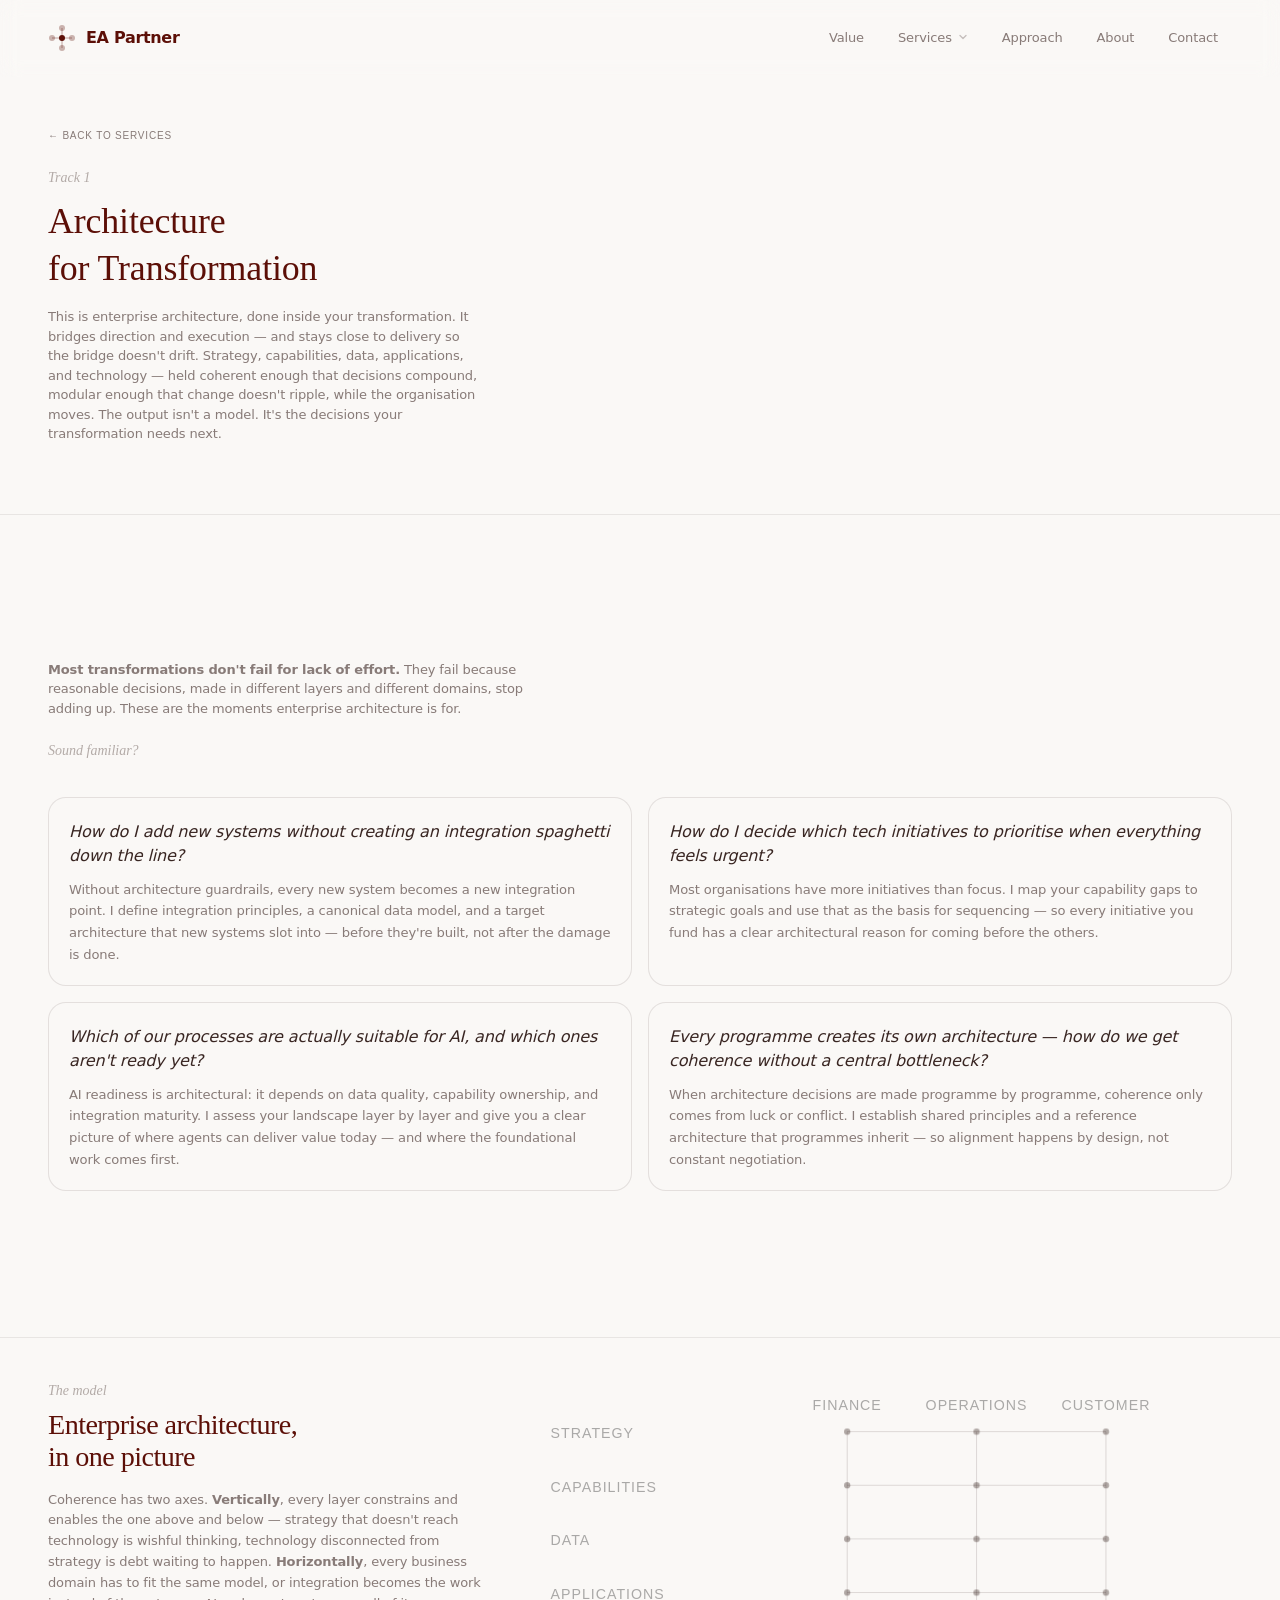
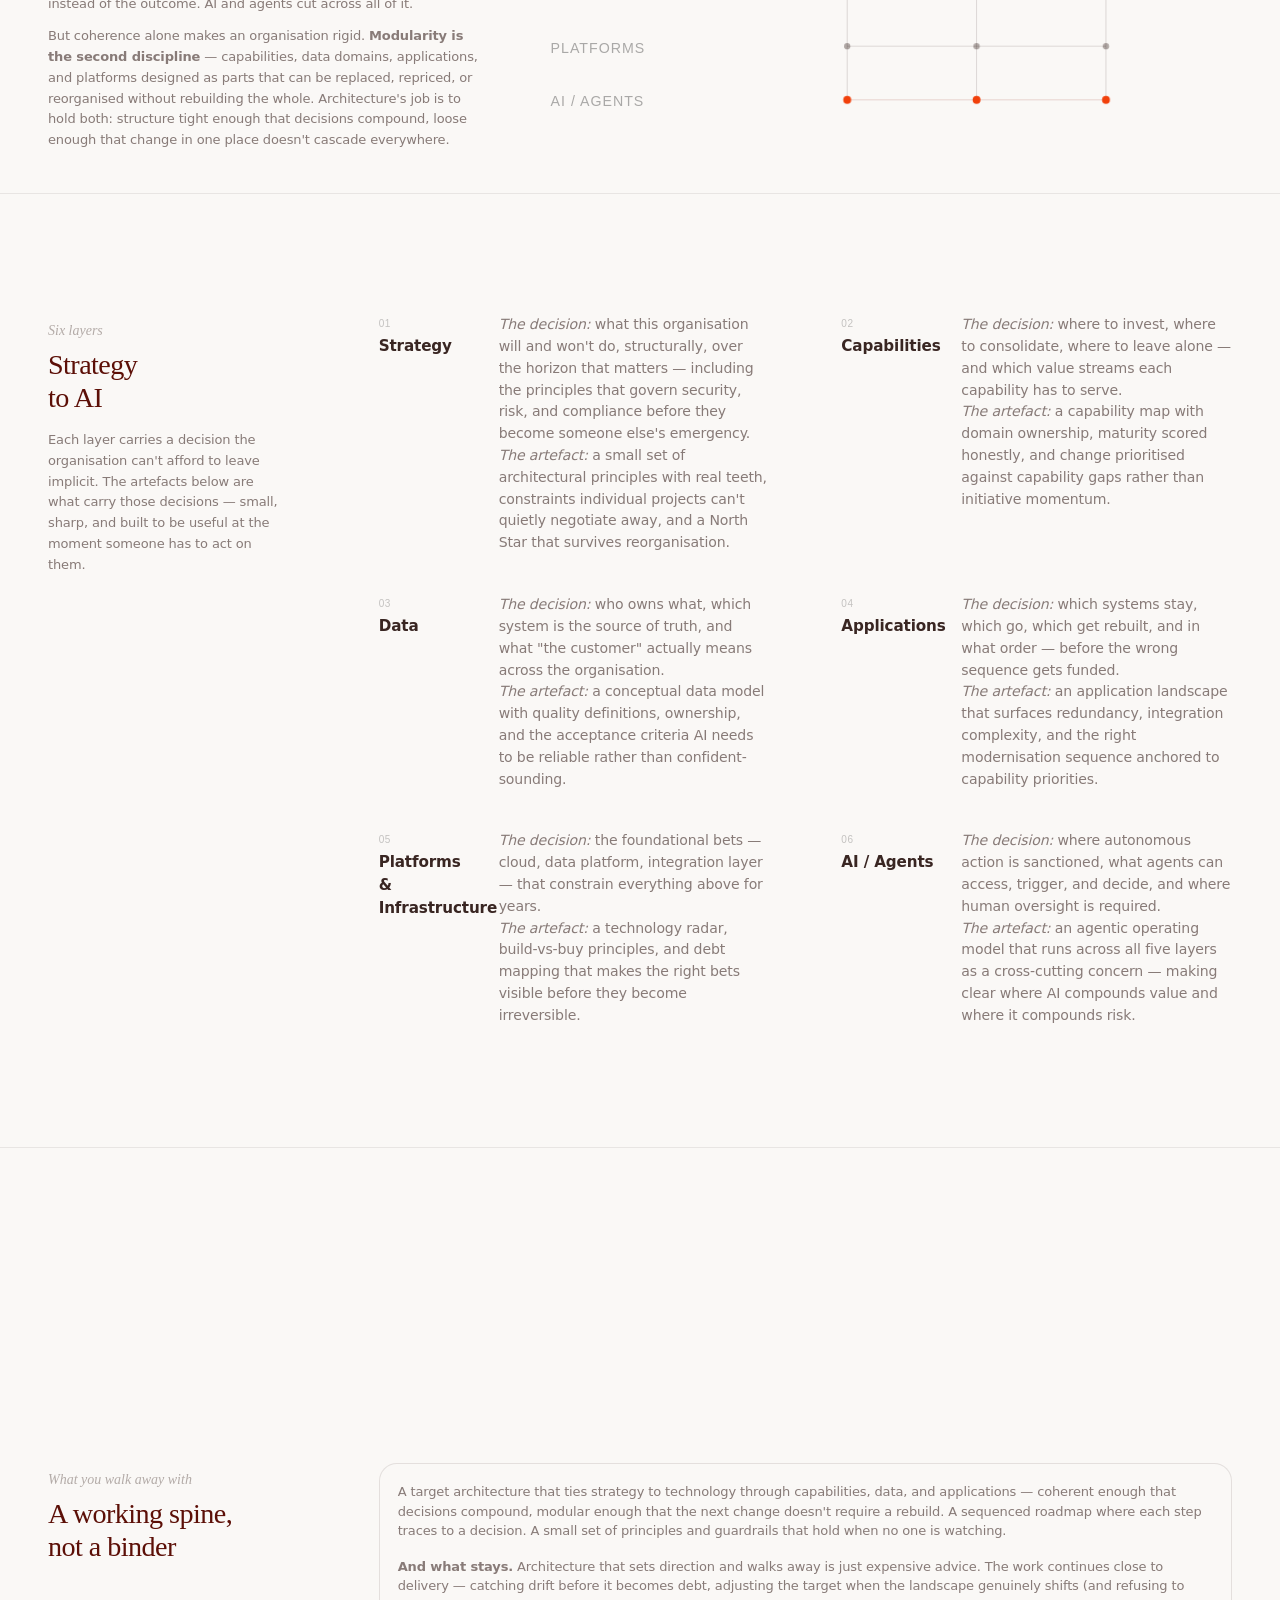
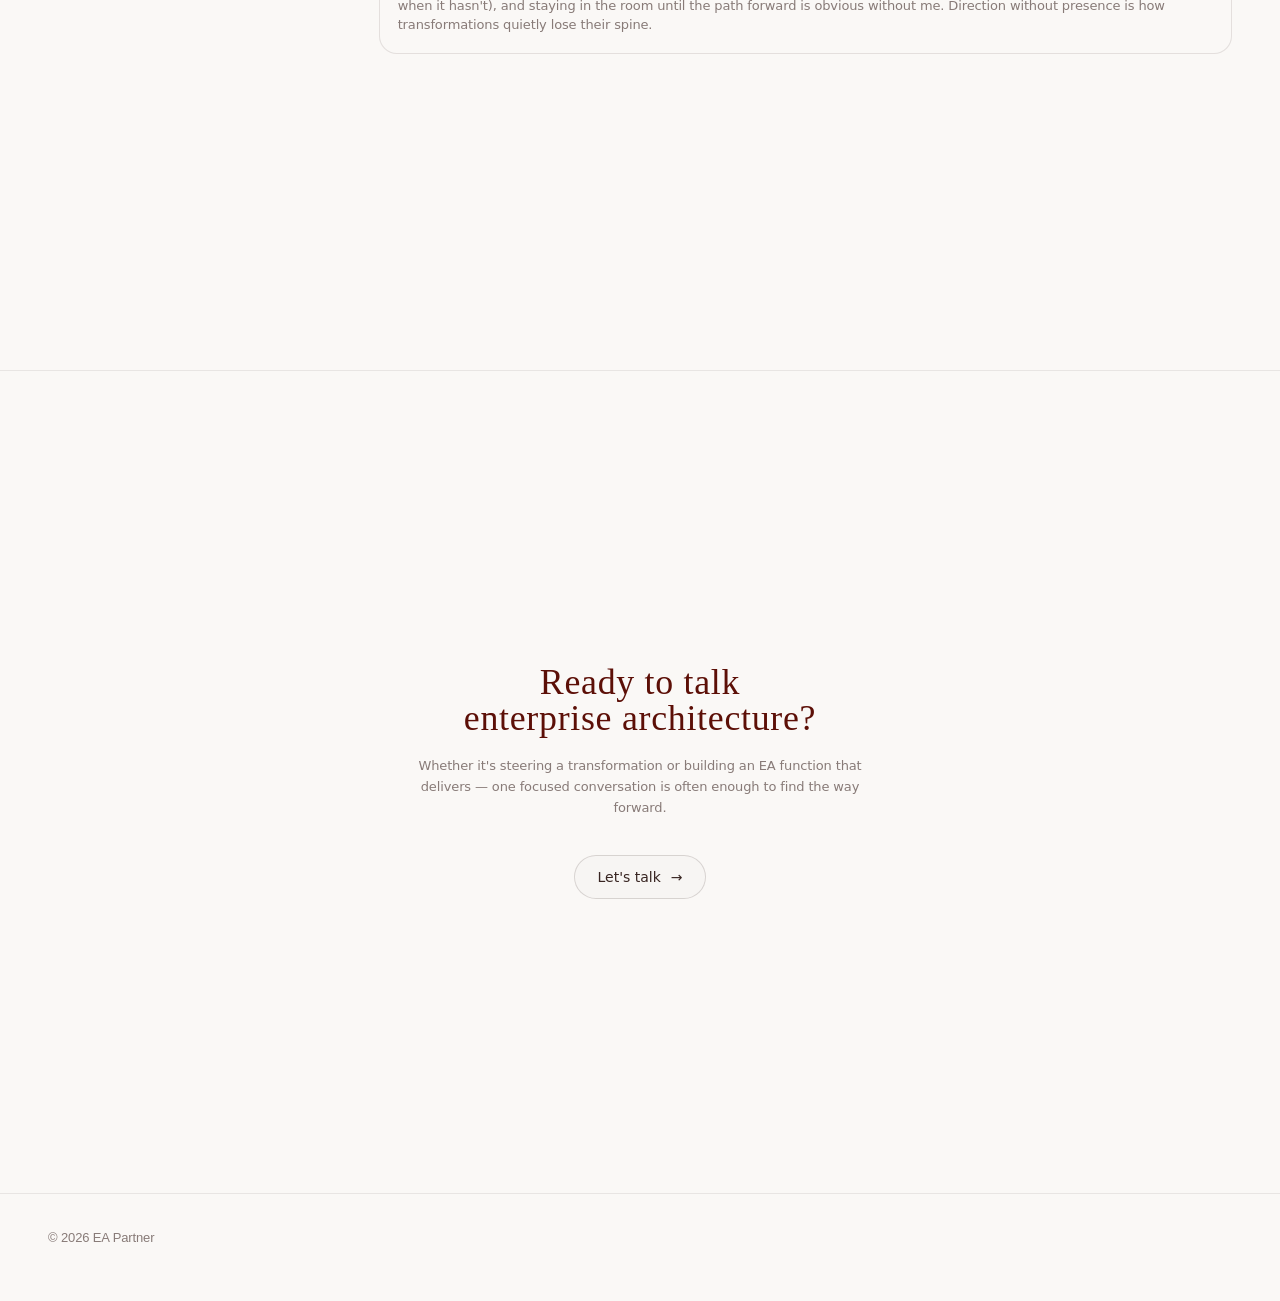
==== commit 9fab5f5a: "track-1: add modularity framing to hero, diagram intro, and closing section - Hero lede: 'held coher" ====
--- a/track-1.html
+++ b/track-1.html
@@ -112,7 +112,7 @@
         <a class="page-back" href="index.html#diensten">← Back to services</a>
         <p class="section-eyebrow">Track 1</p>
         <h1>Architecture<br>for Transformation</h1>
-        <p class="lede">This is enterprise architecture, done inside your transformation. It bridges direction and execution — and stays close to delivery so the bridge doesn't drift. Strategy, capabilities, data, applications, and technology, held coherent layer by layer and domain by domain, while the organisation moves. The output isn't a model. It's the decisions your transformation needs next.</p>
+        <p class="lede">This is enterprise architecture, done inside your transformation. It bridges direction and execution — and stays close to delivery so the bridge doesn't drift. Strategy, capabilities, data, applications, and technology — held coherent enough that decisions compound, modular enough that change doesn't ripple, while the organisation moves. The output isn't a model. It's the decisions your transformation needs next.</p>
       </div>
     </div>
 
@@ -149,7 +149,8 @@
           <div>
             <p class="section-eyebrow">The model</p>
             <h2>Enterprise architecture,<br>in one picture</h2>
-            <p class="sub" style="margin-top:16px;">Coherence has two axes. <strong>Vertically</strong>, every layer constrains and enables the one above and below — strategy that doesn't reach technology is wishful thinking, technology disconnected from strategy is debt waiting to happen. <strong>Horizontally</strong>, every business domain has to fit the same model, or integration becomes the work instead of the outcome. AI and agents cut across all of it. When these axes hold, change is deliberate. When they break, the organisation is already paying for it — usually without knowing yet.</p>
+            <p class="sub" style="margin-top:16px;">Coherence has two axes. <strong>Vertically</strong>, every layer constrains and enables the one above and below — strategy that doesn't reach technology is wishful thinking, technology disconnected from strategy is debt waiting to happen. <strong>Horizontally</strong>, every business domain has to fit the same model, or integration becomes the work instead of the outcome. AI and agents cut across all of it.</p>
+            <p class="sub" style="margin-top:12px;">But coherence alone makes an organisation rigid. <strong>Modularity is the second discipline</strong> — capabilities, data domains, applications, and platforms designed as parts that can be replaced, repriced, or reorganised without rebuilding the whole. Architecture's job is to hold both: structure tight enough that decisions compound, loose enough that change in one place doesn't cascade everywhere.</p>
           </div>
 
           <!-- Alignment matrix diagram: 6 rows × 3 domain columns -->
@@ -274,7 +275,7 @@
             <h2>A working spine,<br>not a binder</h2>
           </div>
           <div class="panel reveal">
-            <p>A target architecture that ties strategy to technology through capabilities, data, and applications. A sequenced roadmap where each step traces to a decision. A small set of principles and guardrails that hold when no one is watching.</p>
+            <p>A target architecture that ties strategy to technology through capabilities, data, and applications — coherent enough that decisions compound, modular enough that the next change doesn't require a rebuild. A sequenced roadmap where each step traces to a decision. A small set of principles and guardrails that hold when no one is watching.</p>
             <p><strong>And what stays.</strong> Architecture that sets direction and walks away is just expensive advice. The work continues close to delivery — catching drift before it becomes debt, adjusting the target when the landscape genuinely shifts (and refusing to when it hasn't), and staying in the room until the path forward is obvious without me. Direction without presence is how transformations quietly lose their spine.</p>
           </div>
         </div>
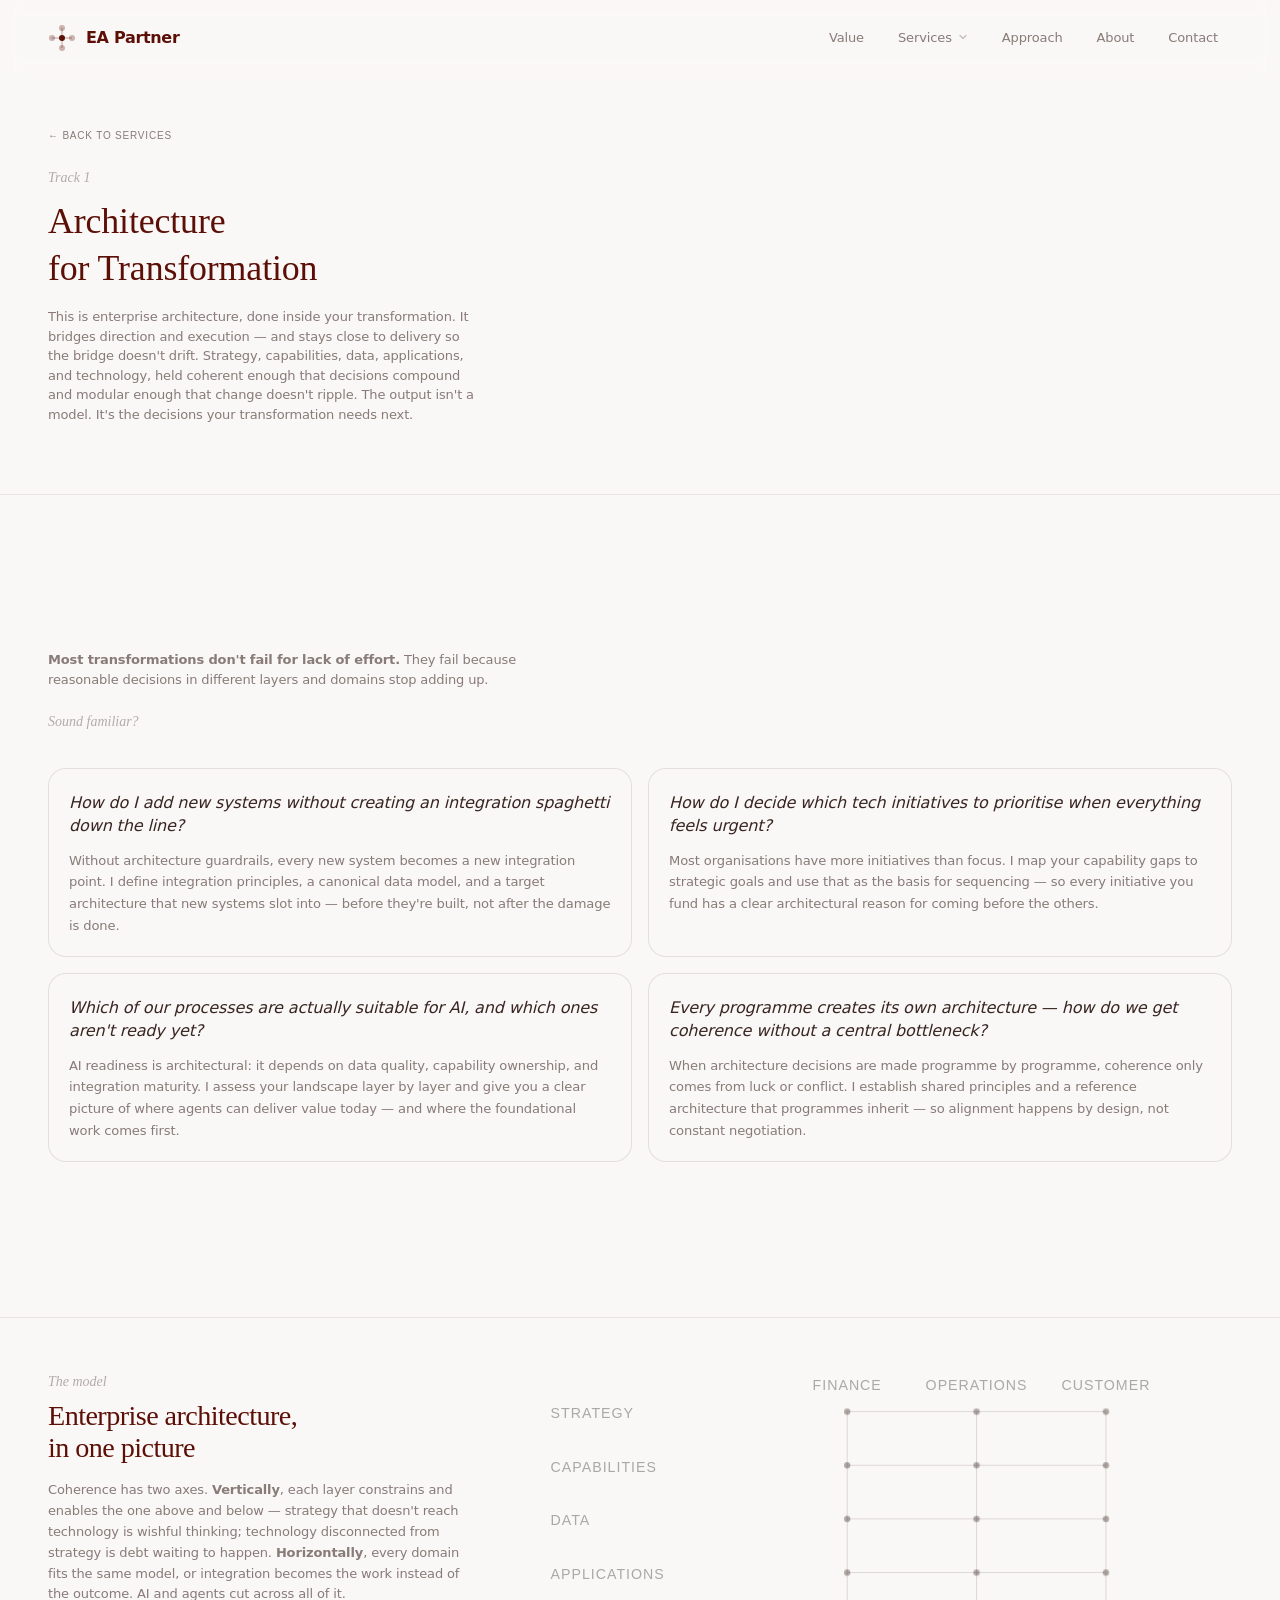
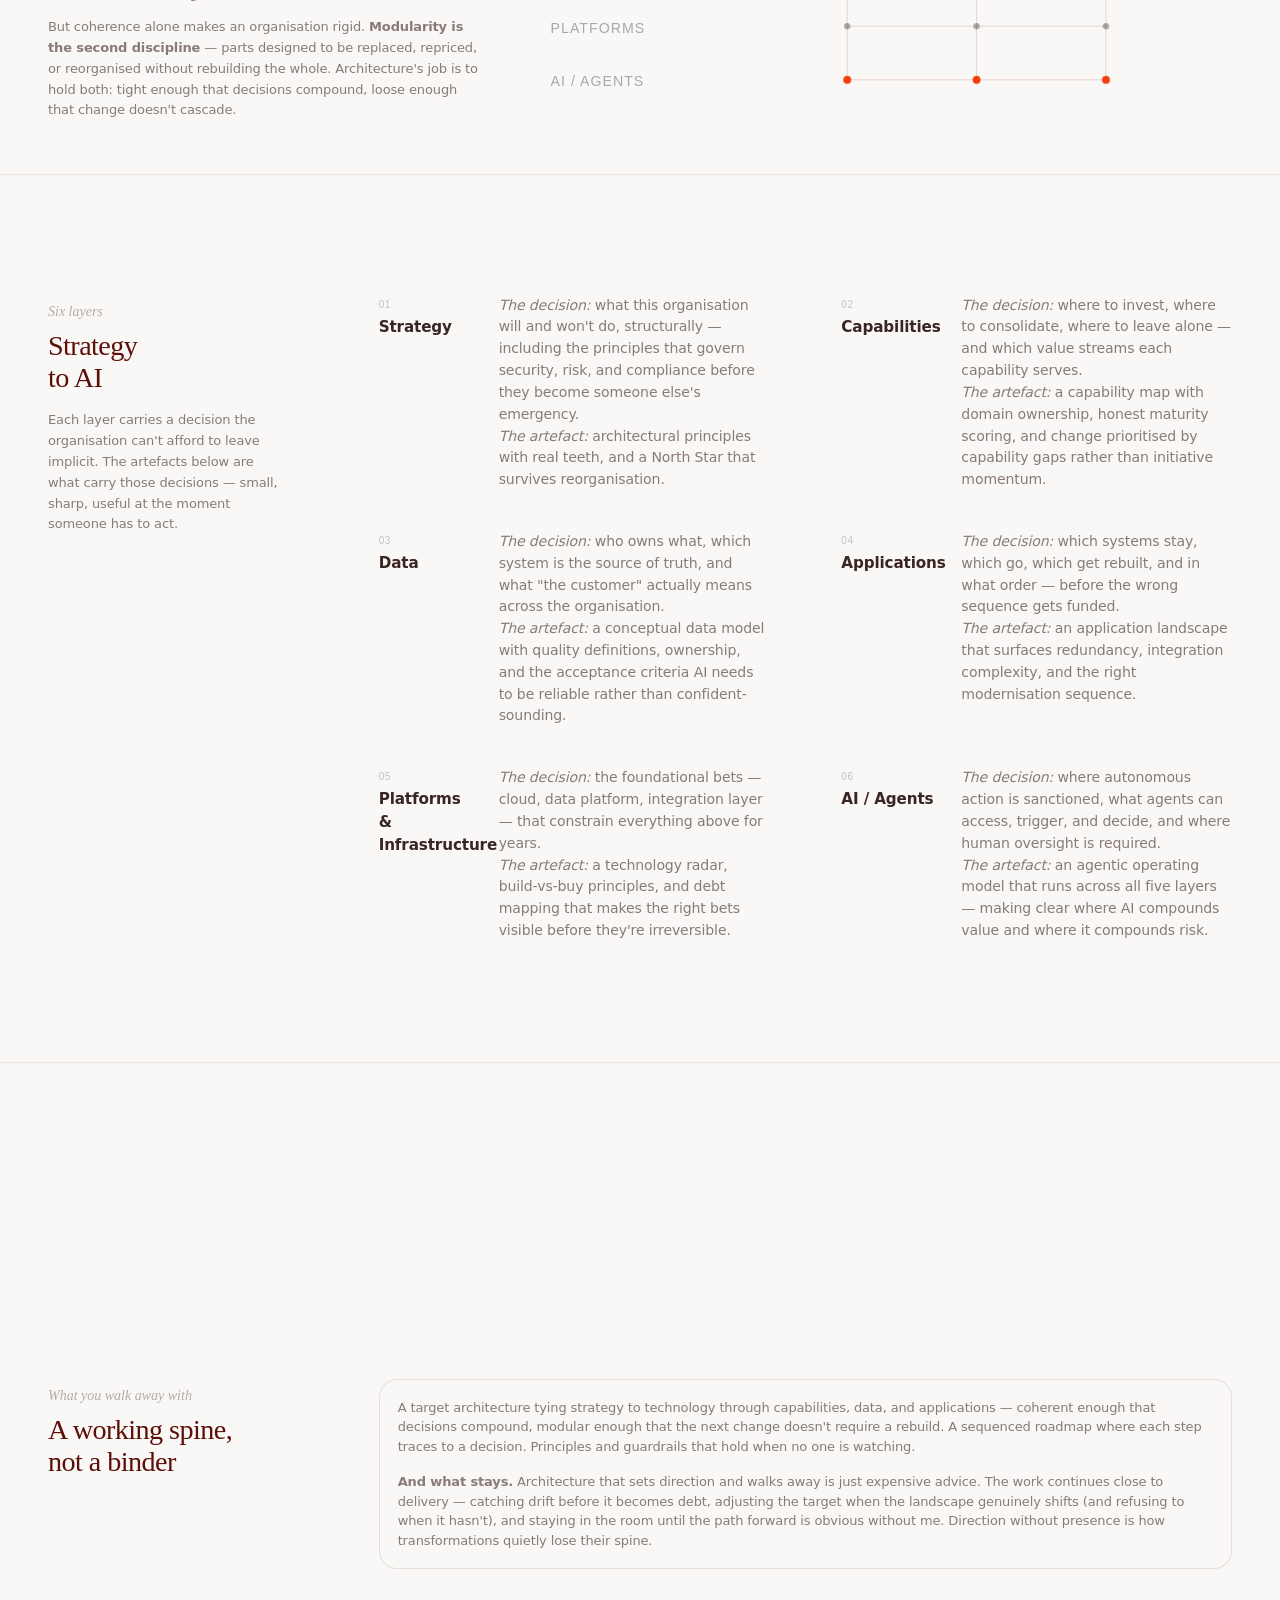
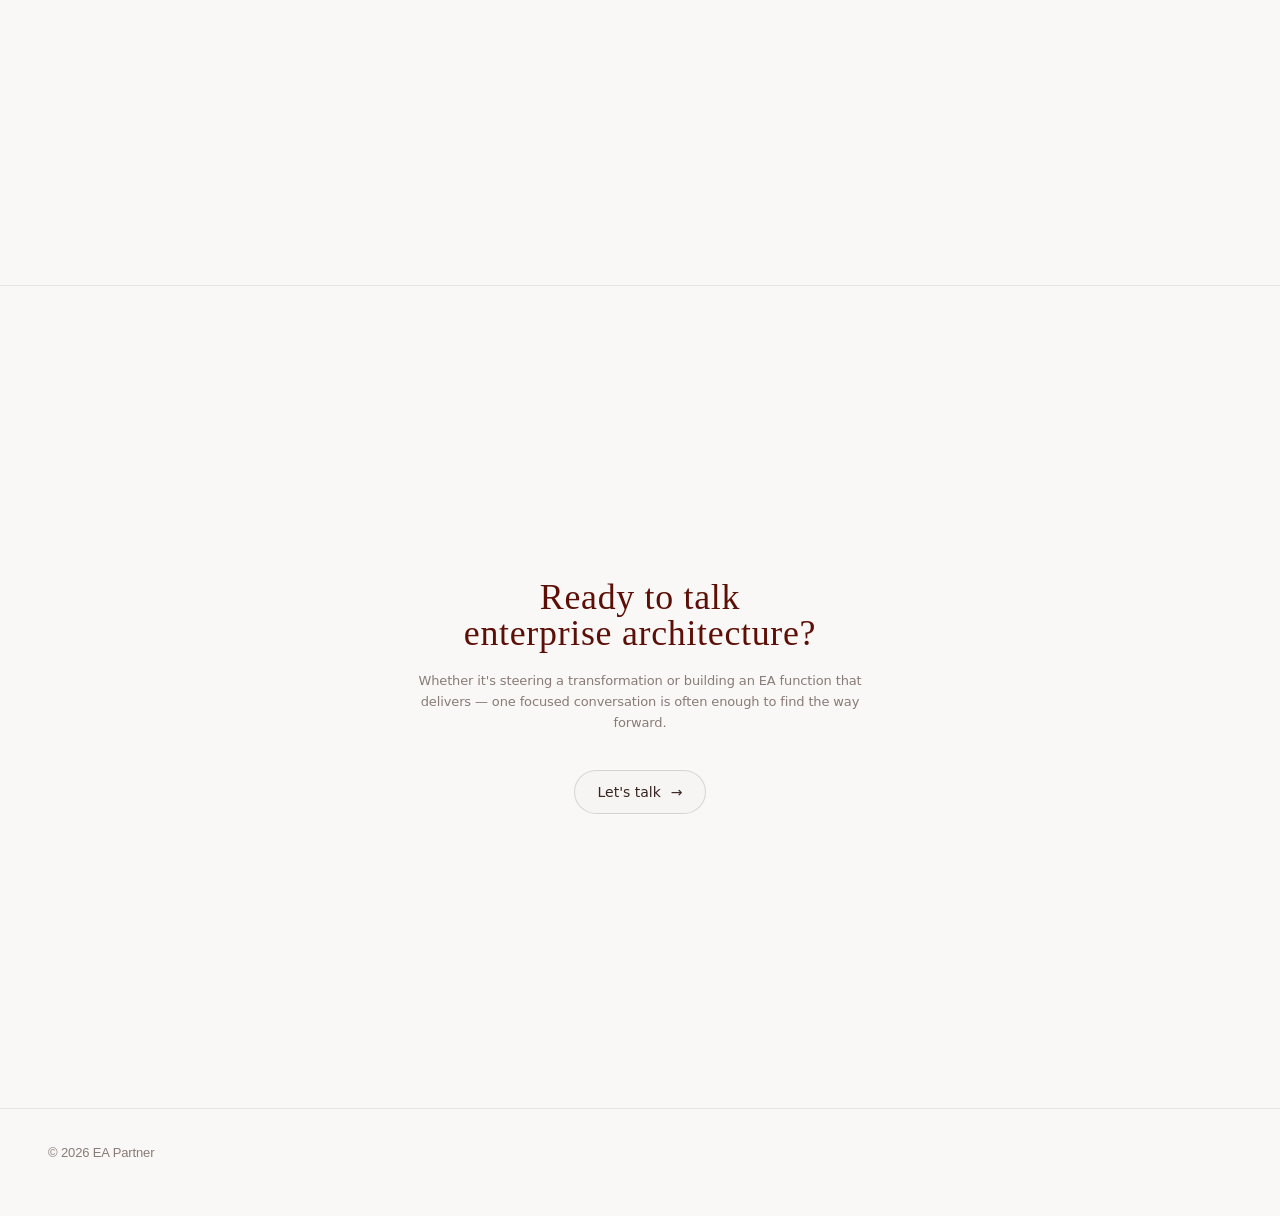
==== commit 551fa2fe: "track-1: tighten copy across all sections Hero: comma-join replaces em-dash; remove 'while the organ" ====
--- a/track-1.html
+++ b/track-1.html
@@ -112,14 +112,14 @@
         <a class="page-back" href="index.html#diensten">← Back to services</a>
         <p class="section-eyebrow">Track 1</p>
         <h1>Architecture<br>for Transformation</h1>
-        <p class="lede">This is enterprise architecture, done inside your transformation. It bridges direction and execution — and stays close to delivery so the bridge doesn't drift. Strategy, capabilities, data, applications, and technology — held coherent enough that decisions compound, modular enough that change doesn't ripple, while the organisation moves. The output isn't a model. It's the decisions your transformation needs next.</p>
+        <p class="lede">This is enterprise architecture, done inside your transformation. It bridges direction and execution — and stays close to delivery so the bridge doesn't drift. Strategy, capabilities, data, applications, and technology, held coherent enough that decisions compound and modular enough that change doesn't ripple. The output isn't a model. It's the decisions your transformation needs next.</p>
       </div>
     </div>
 
     <!-- ── Problems ── -->
     <section class="problems-section">
       <div class="wrap">
-        <p class="lede"><strong>Most transformations don't fail for lack of effort.</strong> They fail because reasonable decisions, made in different layers and different domains, stop adding up. These are the moments enterprise architecture is for.</p>
+        <p class="lede"><strong>Most transformations don't fail for lack of effort.</strong> They fail because reasonable decisions in different layers and domains stop adding up.</p>
         <p class="section-eyebrow">Sound familiar?</p>
         <div class="problems-grid">
           <div class="problem-card reveal">
@@ -149,8 +149,8 @@
           <div>
             <p class="section-eyebrow">The model</p>
             <h2>Enterprise architecture,<br>in one picture</h2>
-            <p class="sub" style="margin-top:16px;">Coherence has two axes. <strong>Vertically</strong>, every layer constrains and enables the one above and below — strategy that doesn't reach technology is wishful thinking, technology disconnected from strategy is debt waiting to happen. <strong>Horizontally</strong>, every business domain has to fit the same model, or integration becomes the work instead of the outcome. AI and agents cut across all of it.</p>
-            <p class="sub" style="margin-top:12px;">But coherence alone makes an organisation rigid. <strong>Modularity is the second discipline</strong> — capabilities, data domains, applications, and platforms designed as parts that can be replaced, repriced, or reorganised without rebuilding the whole. Architecture's job is to hold both: structure tight enough that decisions compound, loose enough that change in one place doesn't cascade everywhere.</p>
+            <p class="sub" style="margin-top:16px;">Coherence has two axes. <strong>Vertically</strong>, each layer constrains and enables the one above and below — strategy that doesn't reach technology is wishful thinking; technology disconnected from strategy is debt waiting to happen. <strong>Horizontally</strong>, every domain fits the same model, or integration becomes the work instead of the outcome. AI and agents cut across all of it.</p>
+            <p class="sub" style="margin-top:12px;">But coherence alone makes an organisation rigid. <strong>Modularity is the second discipline</strong> — parts designed to be replaced, repriced, or reorganised without rebuilding the whole. Architecture's job is to hold both: tight enough that decisions compound, loose enough that change doesn't cascade.</p>
           </div>
 
           <!-- Alignment matrix diagram: 6 rows × 3 domain columns -->
@@ -216,7 +216,7 @@
           <div class="section-label reveal">
             <p class="section-eyebrow">Six layers</p>
             <h2>Strategy<br>to AI</h2>
-            <p class="sub" style="margin-top:16px;">Each layer carries a decision the organisation can't afford to leave implicit. The artefacts below are what carry those decisions — small, sharp, and built to be useful at the moment someone has to act on them.</p>
+            <p class="sub" style="margin-top:16px;">Each layer carries a decision the organisation can't afford to leave implicit. The artefacts below are what carry those decisions — small, sharp, useful at the moment someone has to act.</p>
           </div>
           <div class="layer-grid reveal">
             <div class="layer-row">
@@ -224,14 +224,14 @@
                 <p class="layer-digit">01</p>
                 <p class="layer-name">Strategy</p>
               </div>
-              <p class="layer-body"><em>The decision:</em> what this organisation will and won't do, structurally, over the horizon that matters — including the principles that govern security, risk, and compliance before they become someone else's emergency.<br><em>The artefact:</em> a small set of architectural principles with real teeth, constraints individual projects can't quietly negotiate away, and a North Star that survives reorganisation.</p>
+              <p class="layer-body"><em>The decision:</em> what this organisation will and won't do, structurally — including the principles that govern security, risk, and compliance before they become someone else's emergency.<br><em>The artefact:</em> architectural principles with real teeth, and a North Star that survives reorganisation.</p>
             </div>
             <div class="layer-row">
               <div class="layer-head">
                 <p class="layer-digit">02</p>
                 <p class="layer-name">Capabilities</p>
               </div>
-              <p class="layer-body"><em>The decision:</em> where to invest, where to consolidate, where to leave alone — and which value streams each capability has to serve.<br><em>The artefact:</em> a capability map with domain ownership, maturity scored honestly, and change prioritised against capability gaps rather than initiative momentum.</p>
+              <p class="layer-body"><em>The decision:</em> where to invest, where to consolidate, where to leave alone — and which value streams each capability serves.<br><em>The artefact:</em> a capability map with domain ownership, honest maturity scoring, and change prioritised by capability gaps rather than initiative momentum.</p>
             </div>
             <div class="layer-row">
               <div class="layer-head">
@@ -245,21 +245,21 @@
                 <p class="layer-digit">04</p>
                 <p class="layer-name">Applications</p>
               </div>
-              <p class="layer-body"><em>The decision:</em> which systems stay, which go, which get rebuilt, and in what order — before the wrong sequence gets funded.<br><em>The artefact:</em> an application landscape that surfaces redundancy, integration complexity, and the right modernisation sequence anchored to capability priorities.</p>
+              <p class="layer-body"><em>The decision:</em> which systems stay, which go, which get rebuilt, and in what order — before the wrong sequence gets funded.<br><em>The artefact:</em> an application landscape that surfaces redundancy, integration complexity, and the right modernisation sequence.</p>
             </div>
             <div class="layer-row">
               <div class="layer-head">
                 <p class="layer-digit">05</p>
                 <p class="layer-name">Platforms &amp; Infrastructure</p>
               </div>
-              <p class="layer-body"><em>The decision:</em> the foundational bets — cloud, data platform, integration layer — that constrain everything above for years.<br><em>The artefact:</em> a technology radar, build-vs-buy principles, and debt mapping that makes the right bets visible before they become irreversible.</p>
+              <p class="layer-body"><em>The decision:</em> the foundational bets — cloud, data platform, integration layer — that constrain everything above for years.<br><em>The artefact:</em> a technology radar, build-vs-buy principles, and debt mapping that makes the right bets visible before they're irreversible.</p>
             </div>
             <div class="layer-row">
               <div class="layer-head">
                 <p class="layer-digit">06</p>
                 <p class="layer-name">AI / Agents</p>
               </div>
-              <p class="layer-body"><em>The decision:</em> where autonomous action is sanctioned, what agents can access, trigger, and decide, and where human oversight is required.<br><em>The artefact:</em> an agentic operating model that runs across all five layers as a cross-cutting concern — making clear where AI compounds value and where it compounds risk.</p>
+              <p class="layer-body"><em>The decision:</em> where autonomous action is sanctioned, what agents can access, trigger, and decide, and where human oversight is required.<br><em>The artefact:</em> an agentic operating model that runs across all five layers — making clear where AI compounds value and where it compounds risk.</p>
             </div>
           </div>
         </div>
@@ -275,7 +275,7 @@
             <h2>A working spine,<br>not a binder</h2>
           </div>
           <div class="panel reveal">
-            <p>A target architecture that ties strategy to technology through capabilities, data, and applications — coherent enough that decisions compound, modular enough that the next change doesn't require a rebuild. A sequenced roadmap where each step traces to a decision. A small set of principles and guardrails that hold when no one is watching.</p>
+            <p>A target architecture tying strategy to technology through capabilities, data, and applications — coherent enough that decisions compound, modular enough that the next change doesn't require a rebuild. A sequenced roadmap where each step traces to a decision. Principles and guardrails that hold when no one is watching.</p>
             <p><strong>And what stays.</strong> Architecture that sets direction and walks away is just expensive advice. The work continues close to delivery — catching drift before it becomes debt, adjusting the target when the landscape genuinely shifts (and refusing to when it hasn't), and staying in the room until the path forward is obvious without me. Direction without presence is how transformations quietly lose their spine.</p>
           </div>
         </div>
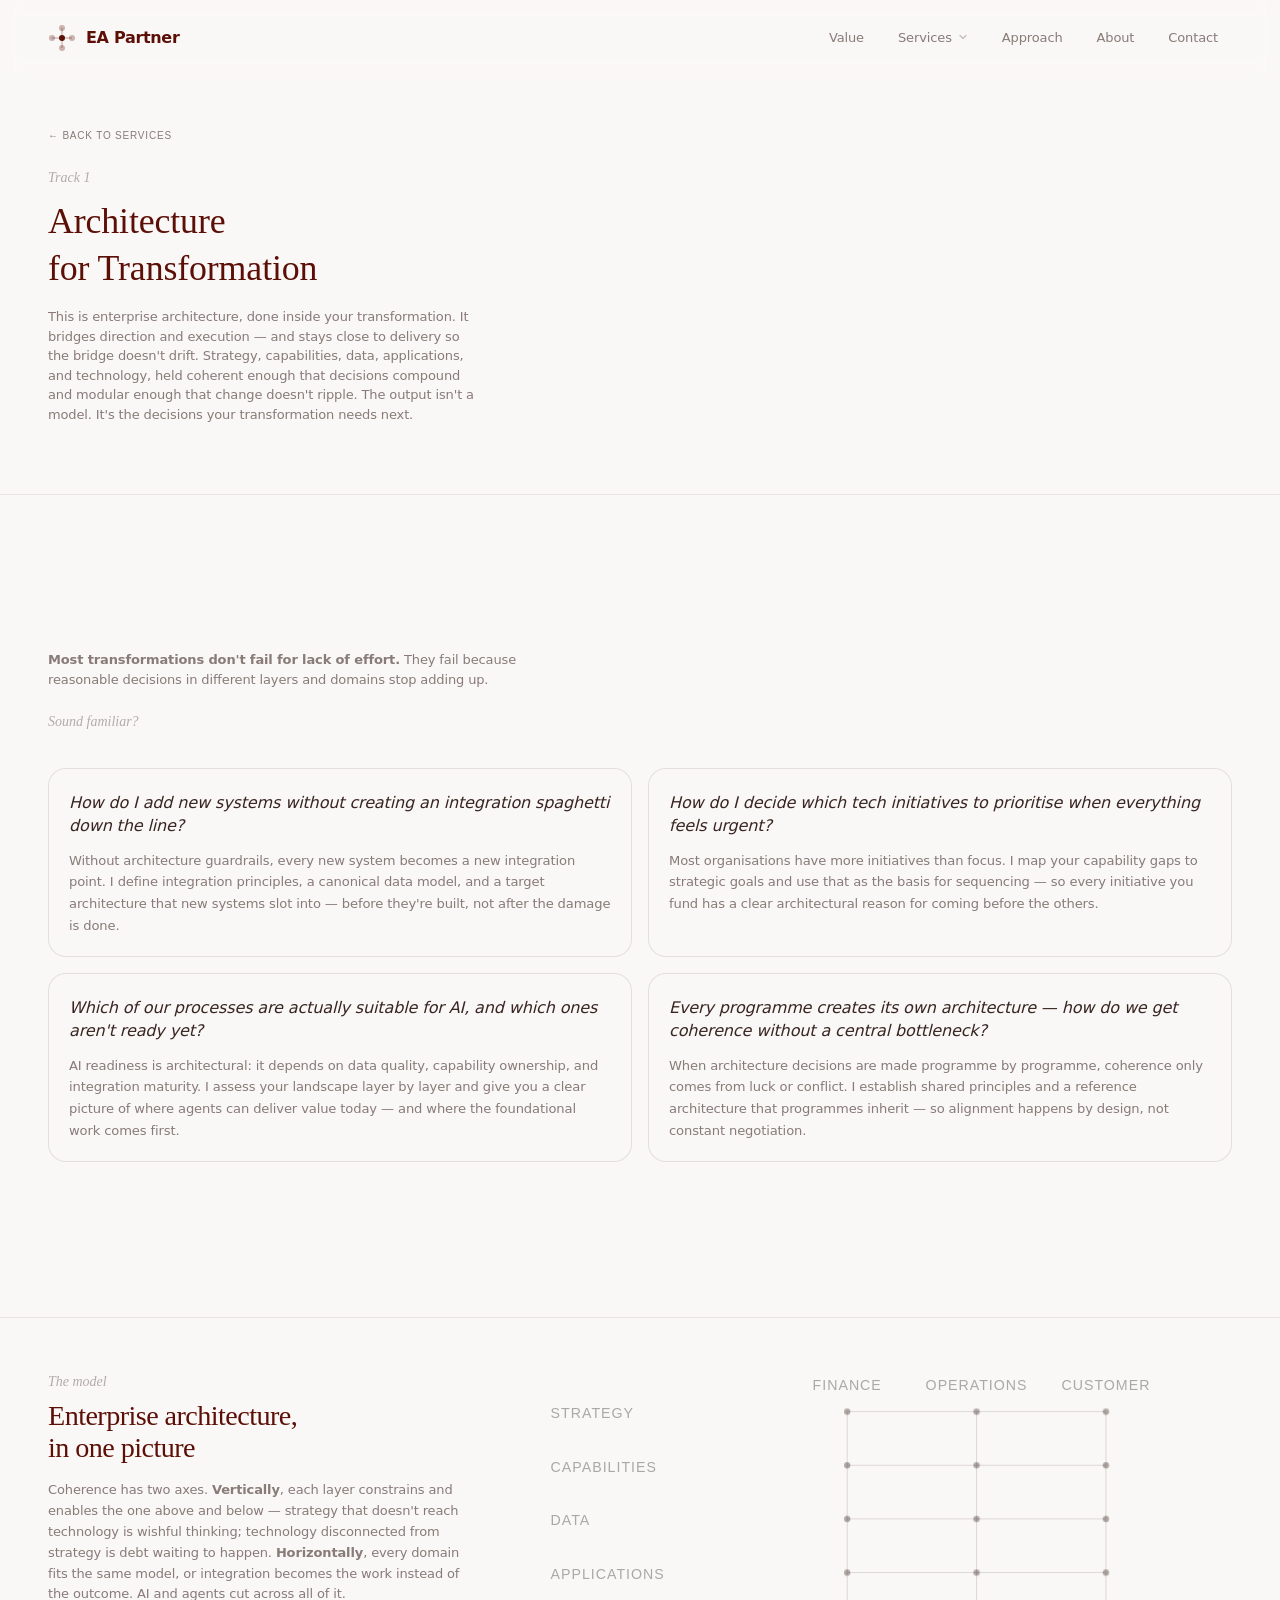
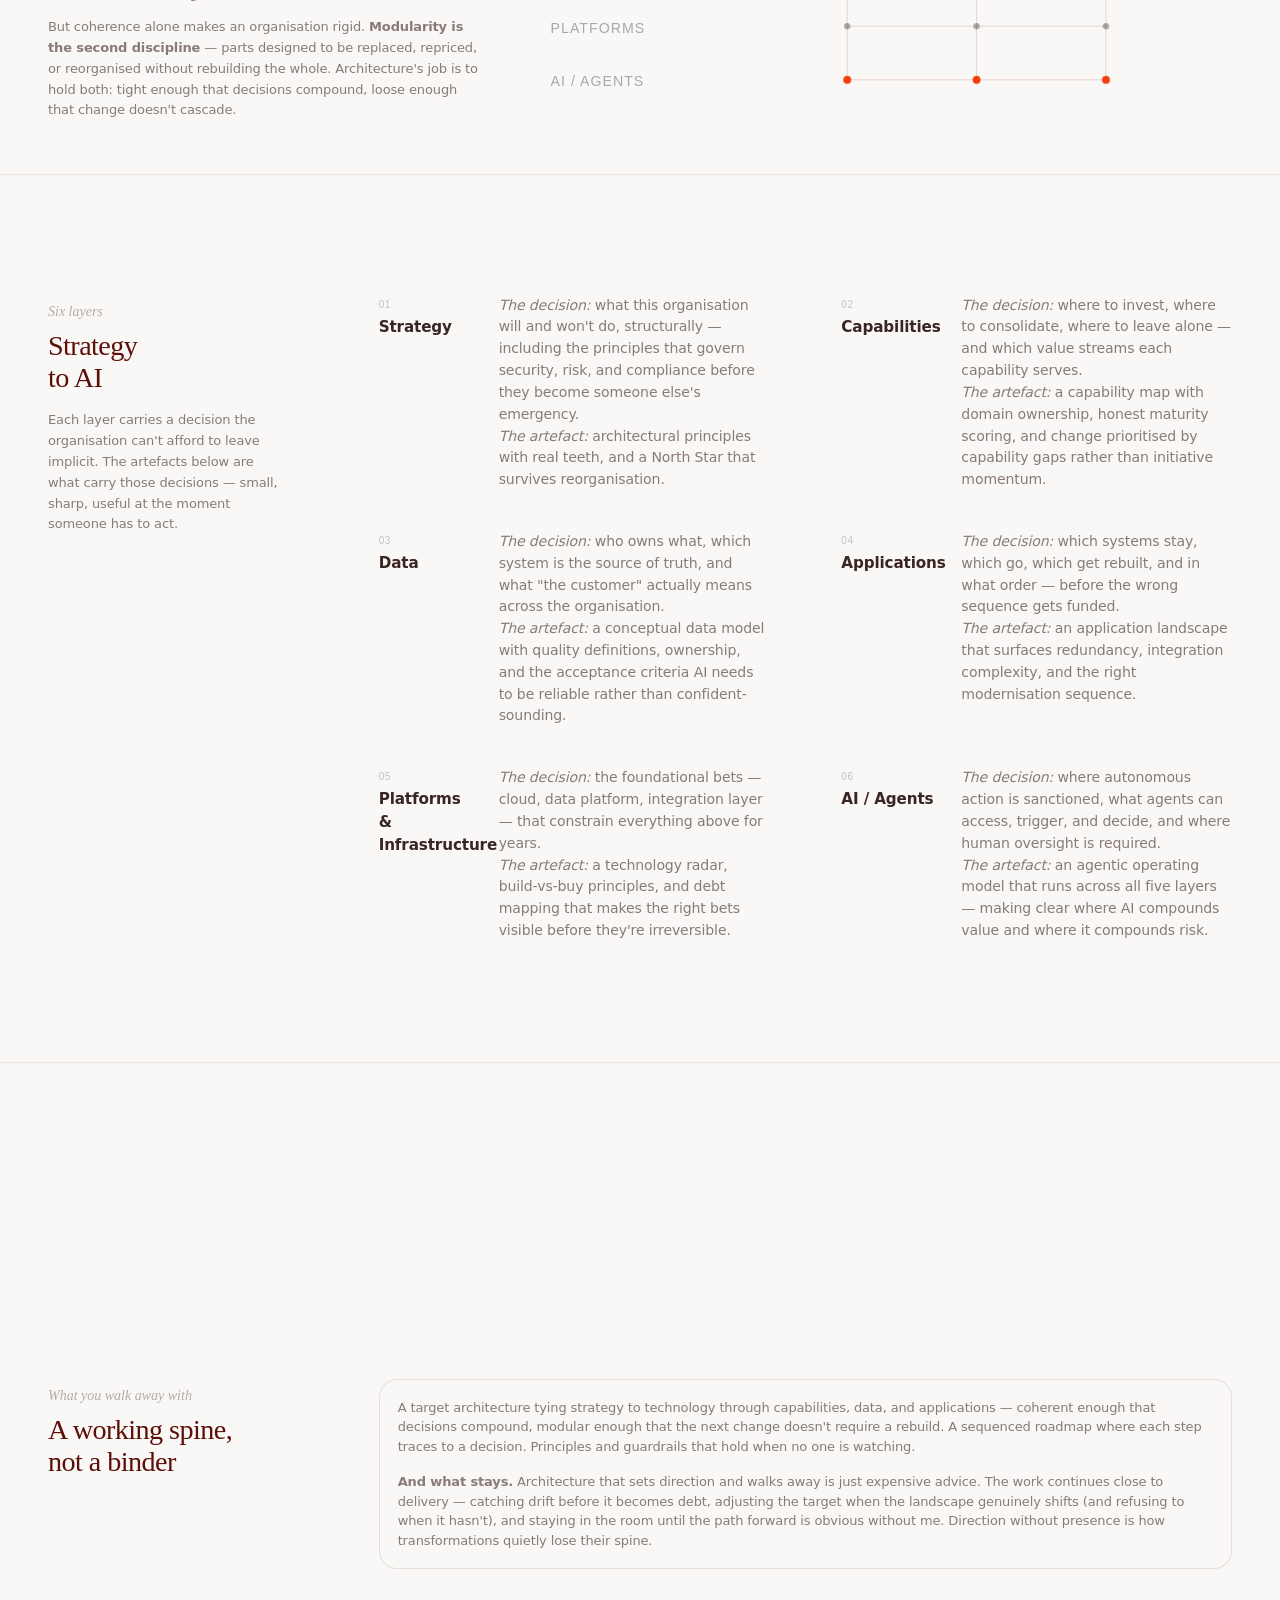
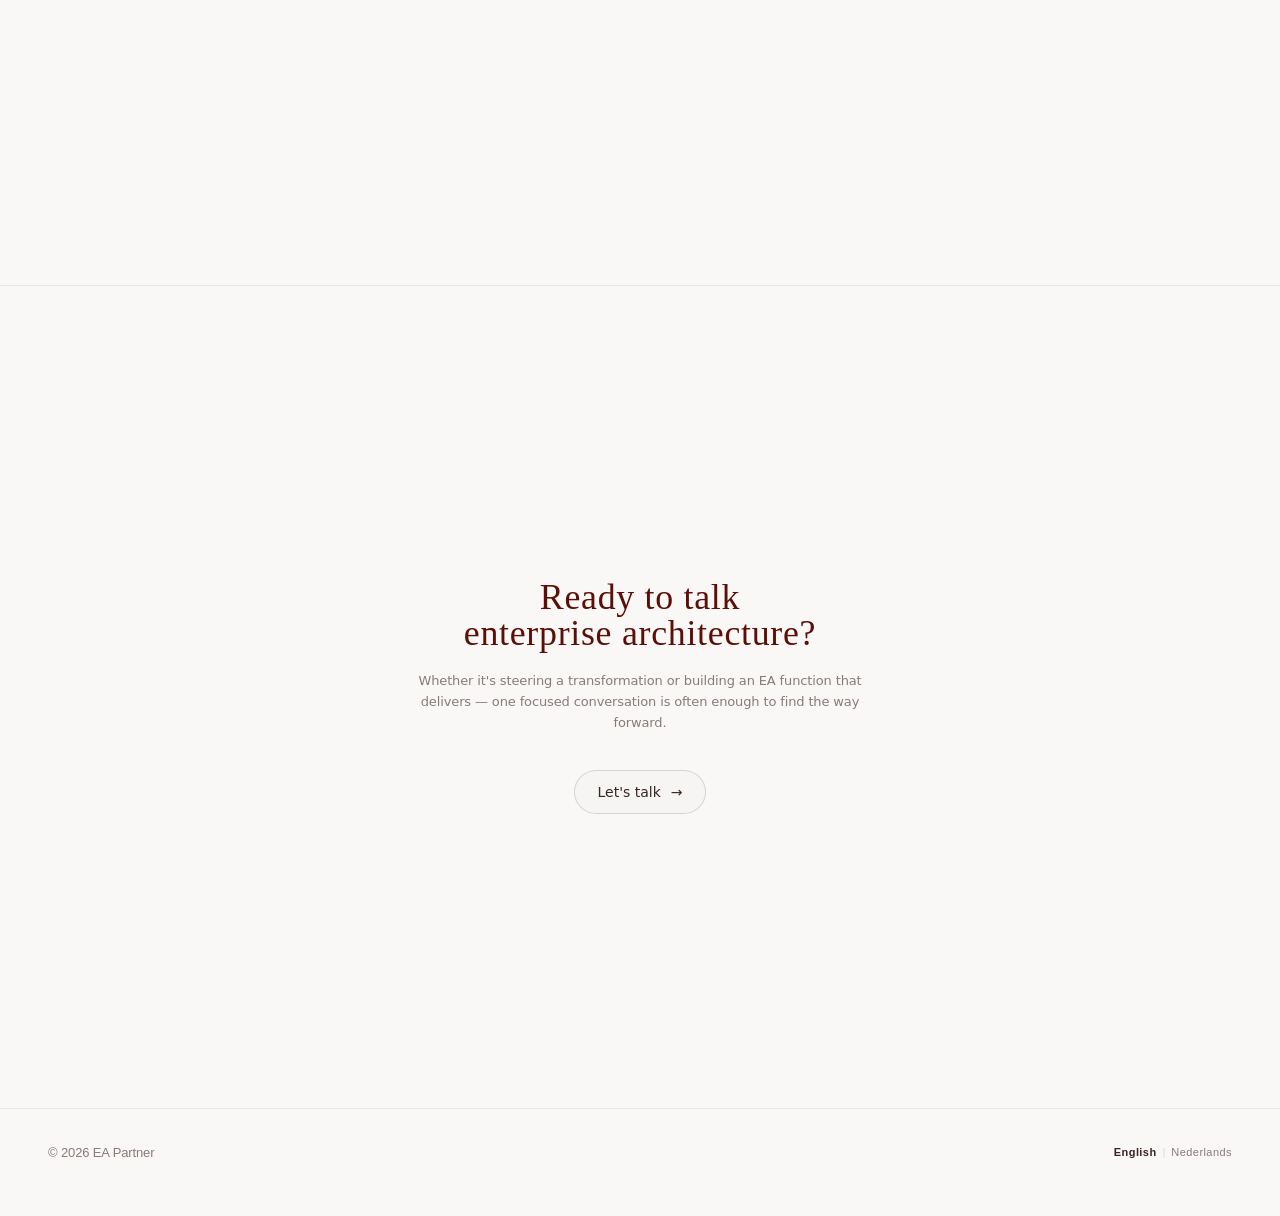
==== commit 72cd3579: "Universal footer via JS injection (data-inject-footer) FOOTER_HTML template in main.js — edit once, " ====
--- a/track-1.html
+++ b/track-1.html
@@ -287,13 +287,7 @@
 
   </main>
 
-  <footer>
-    <div class="wrap">
-      <div class="footer-row">
-        <span class="mono">© <span id="year"></span> EA Partner</span>
-      </div>
-    </div>
-  </footer>
+  <footer data-inject-footer></footer>
 
   <script src="main.js"></script>
 </body>
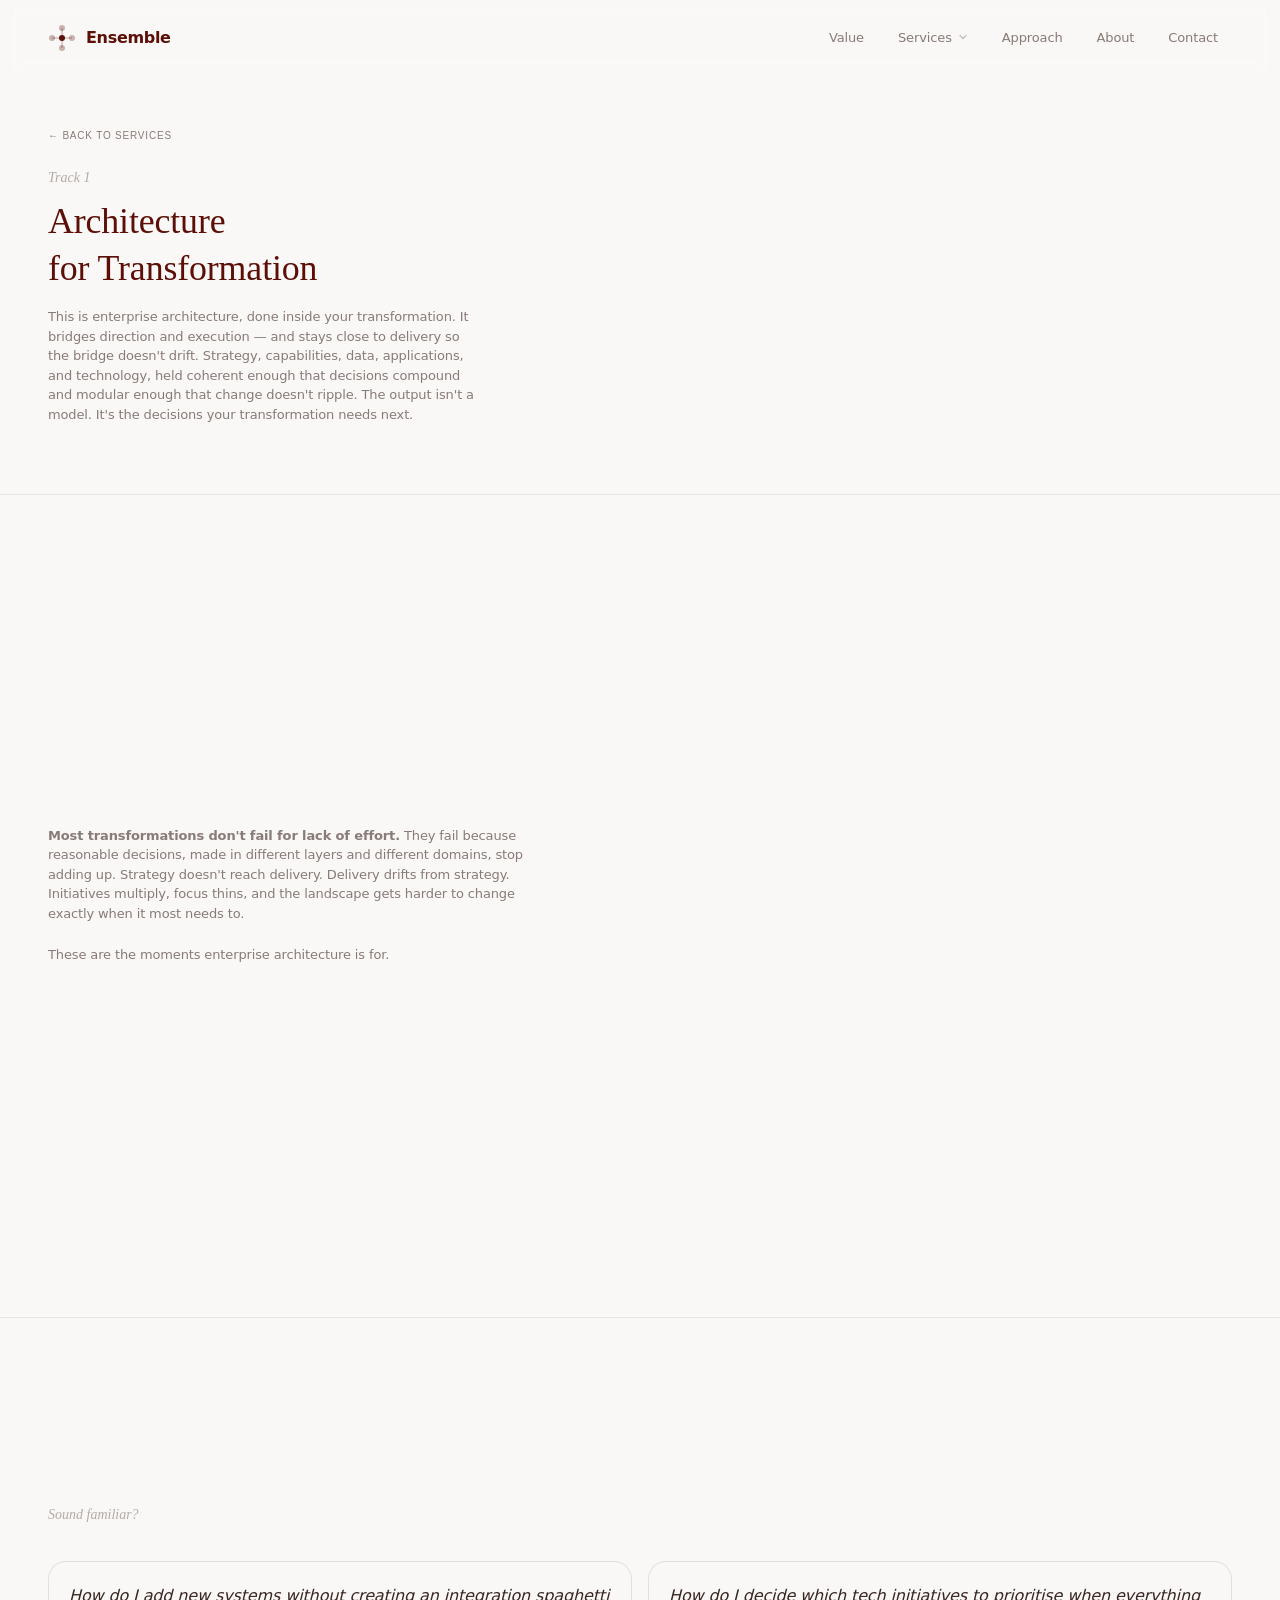
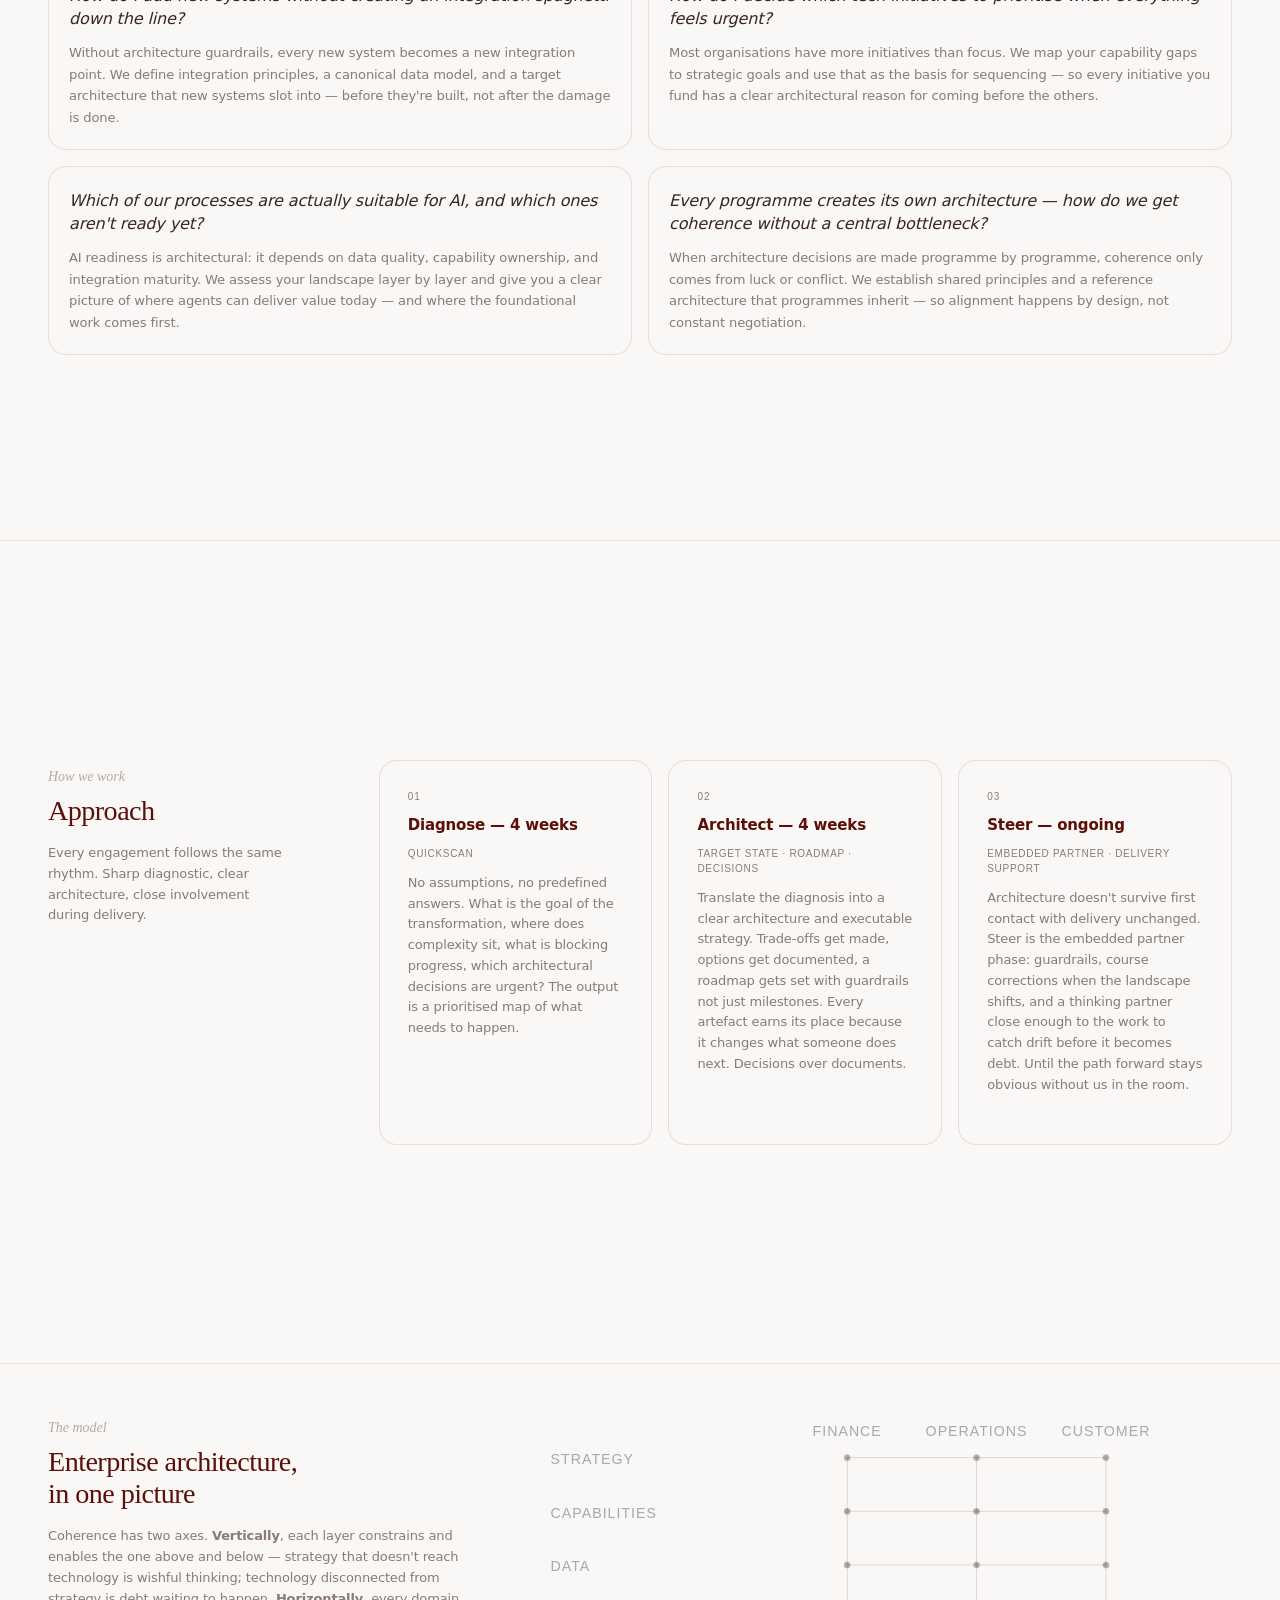
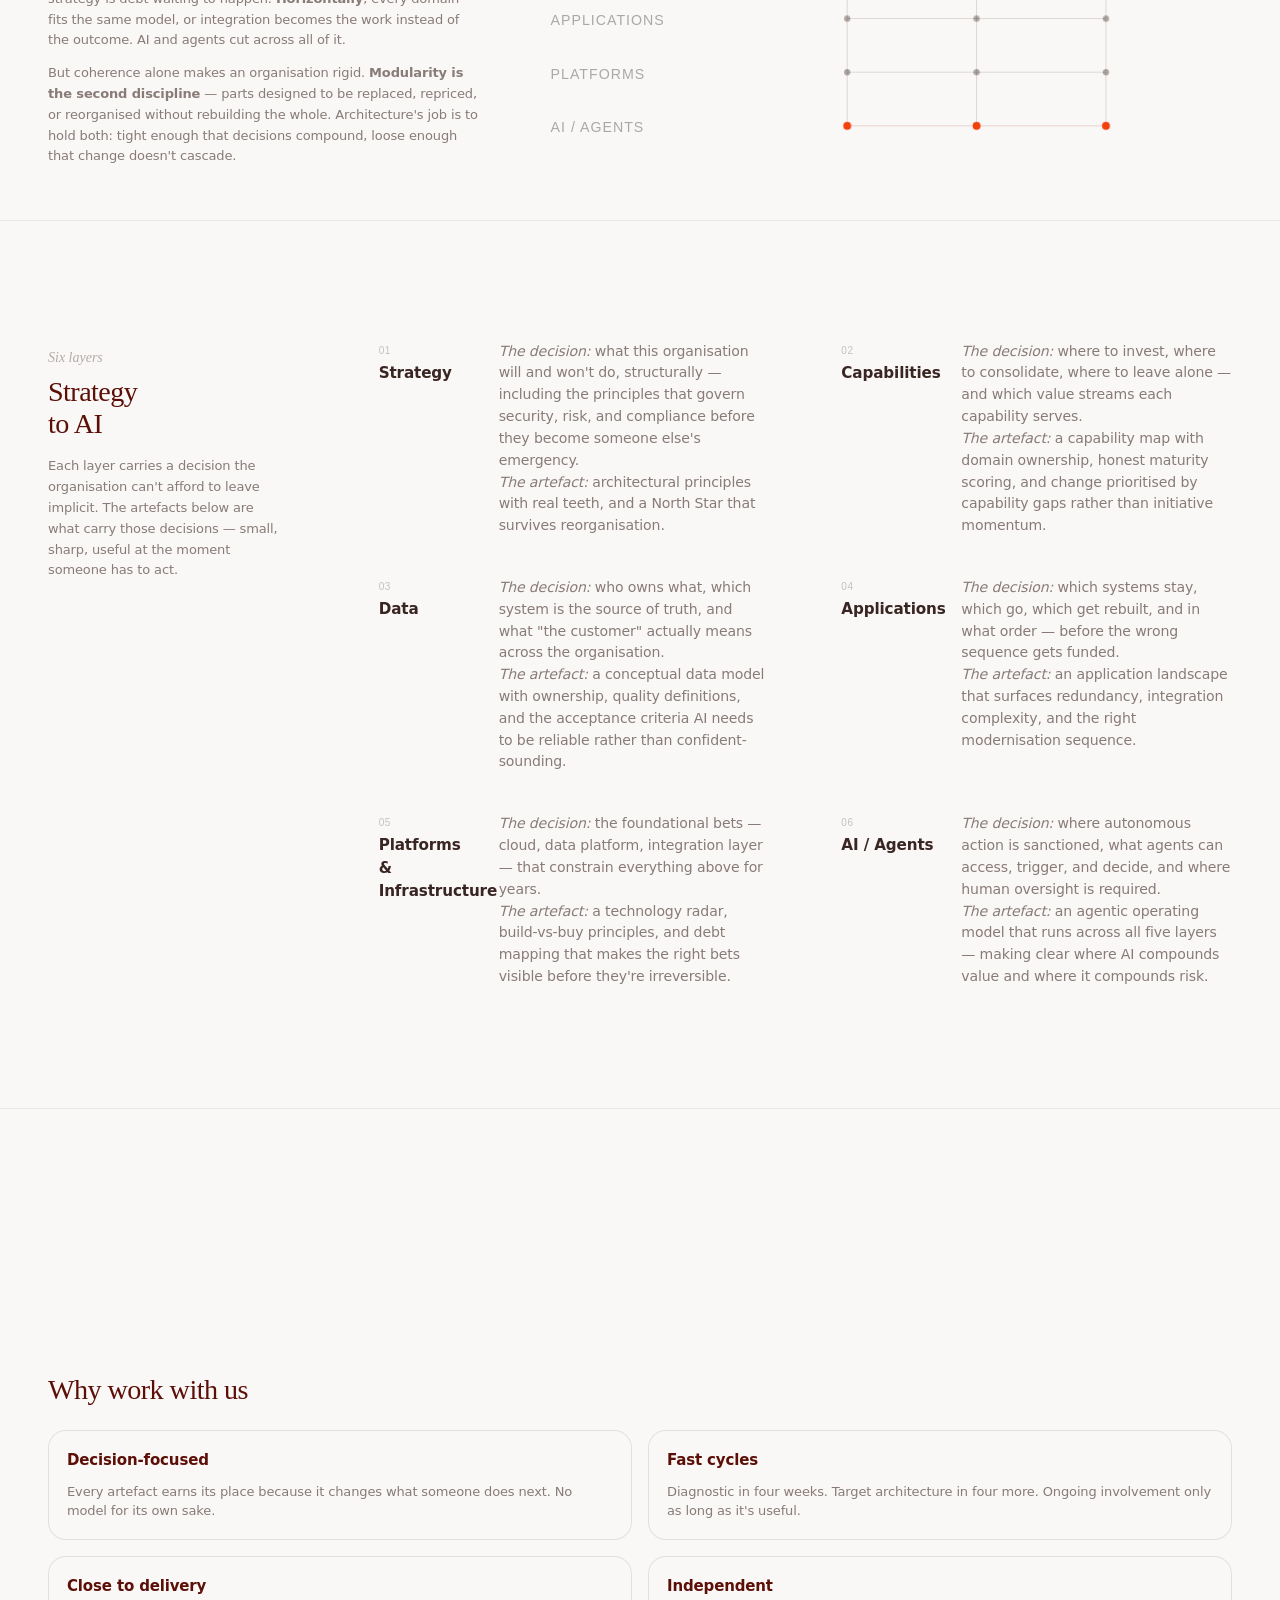
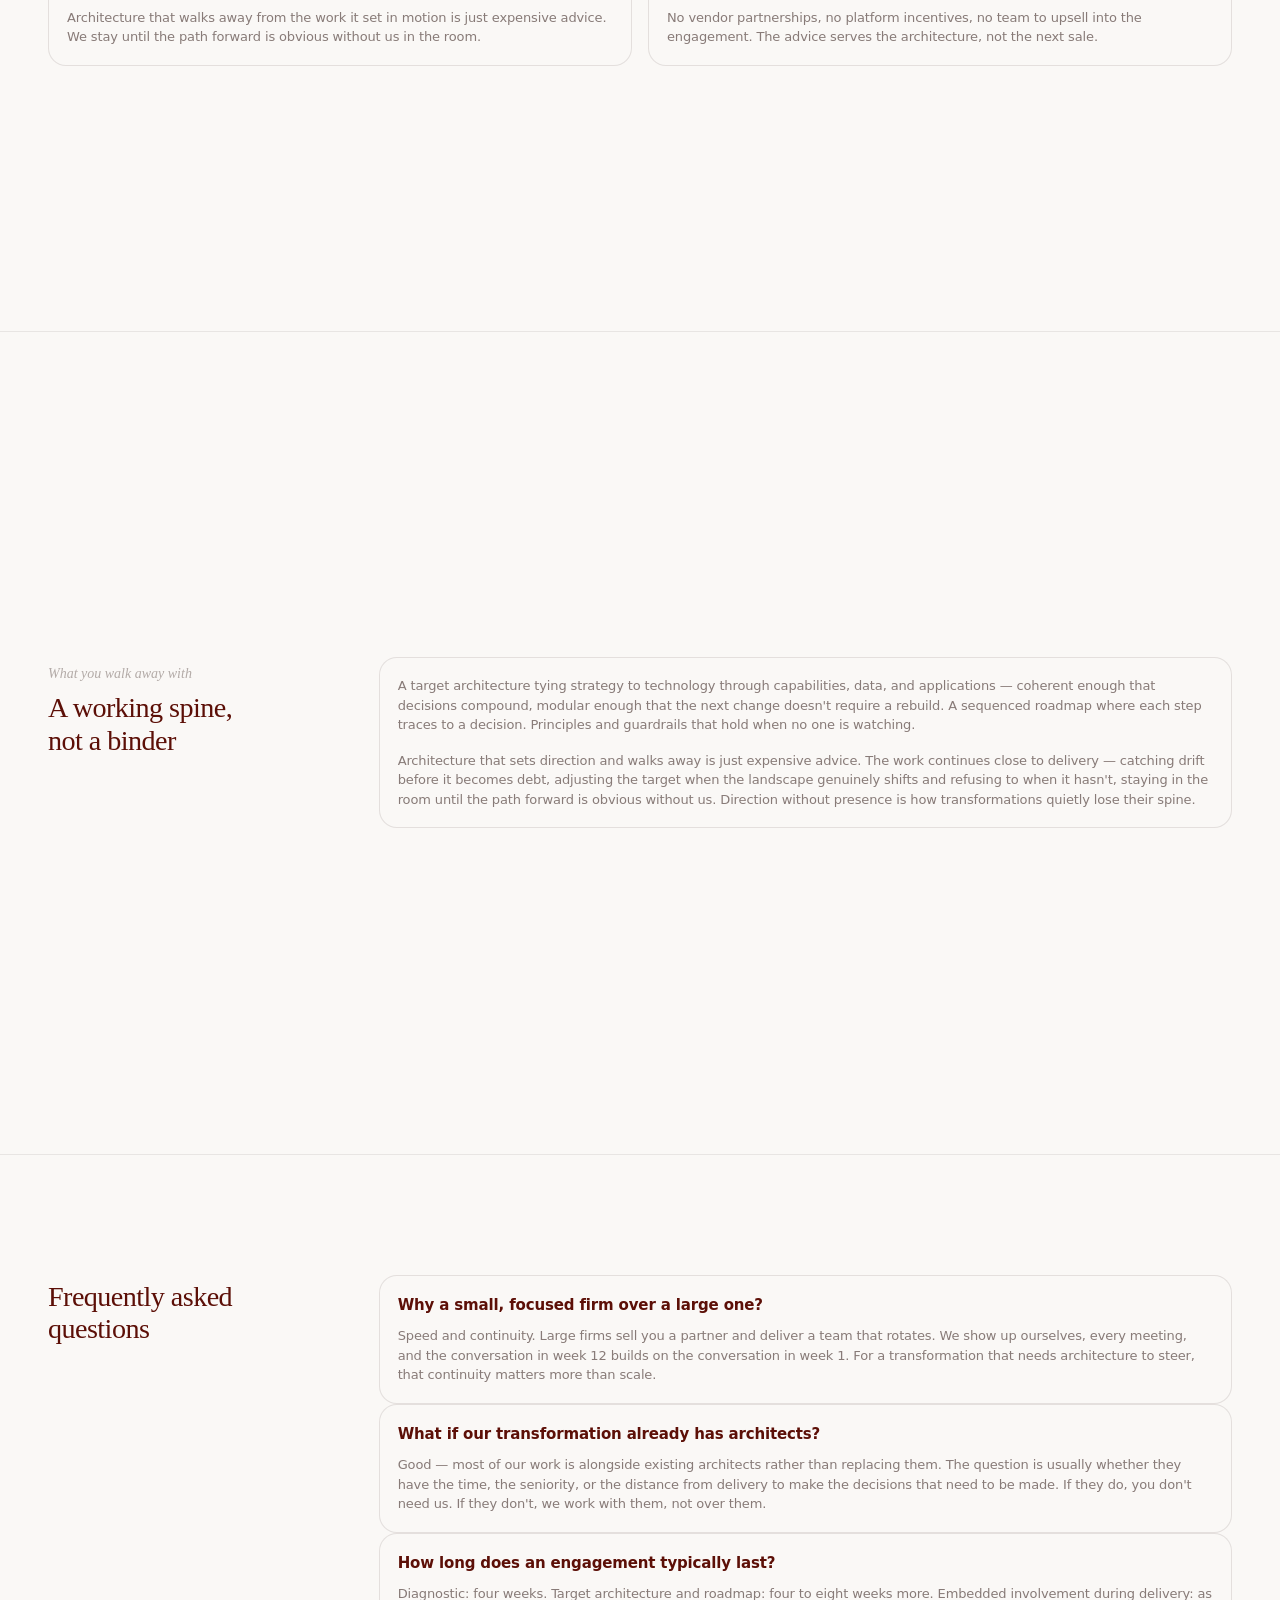
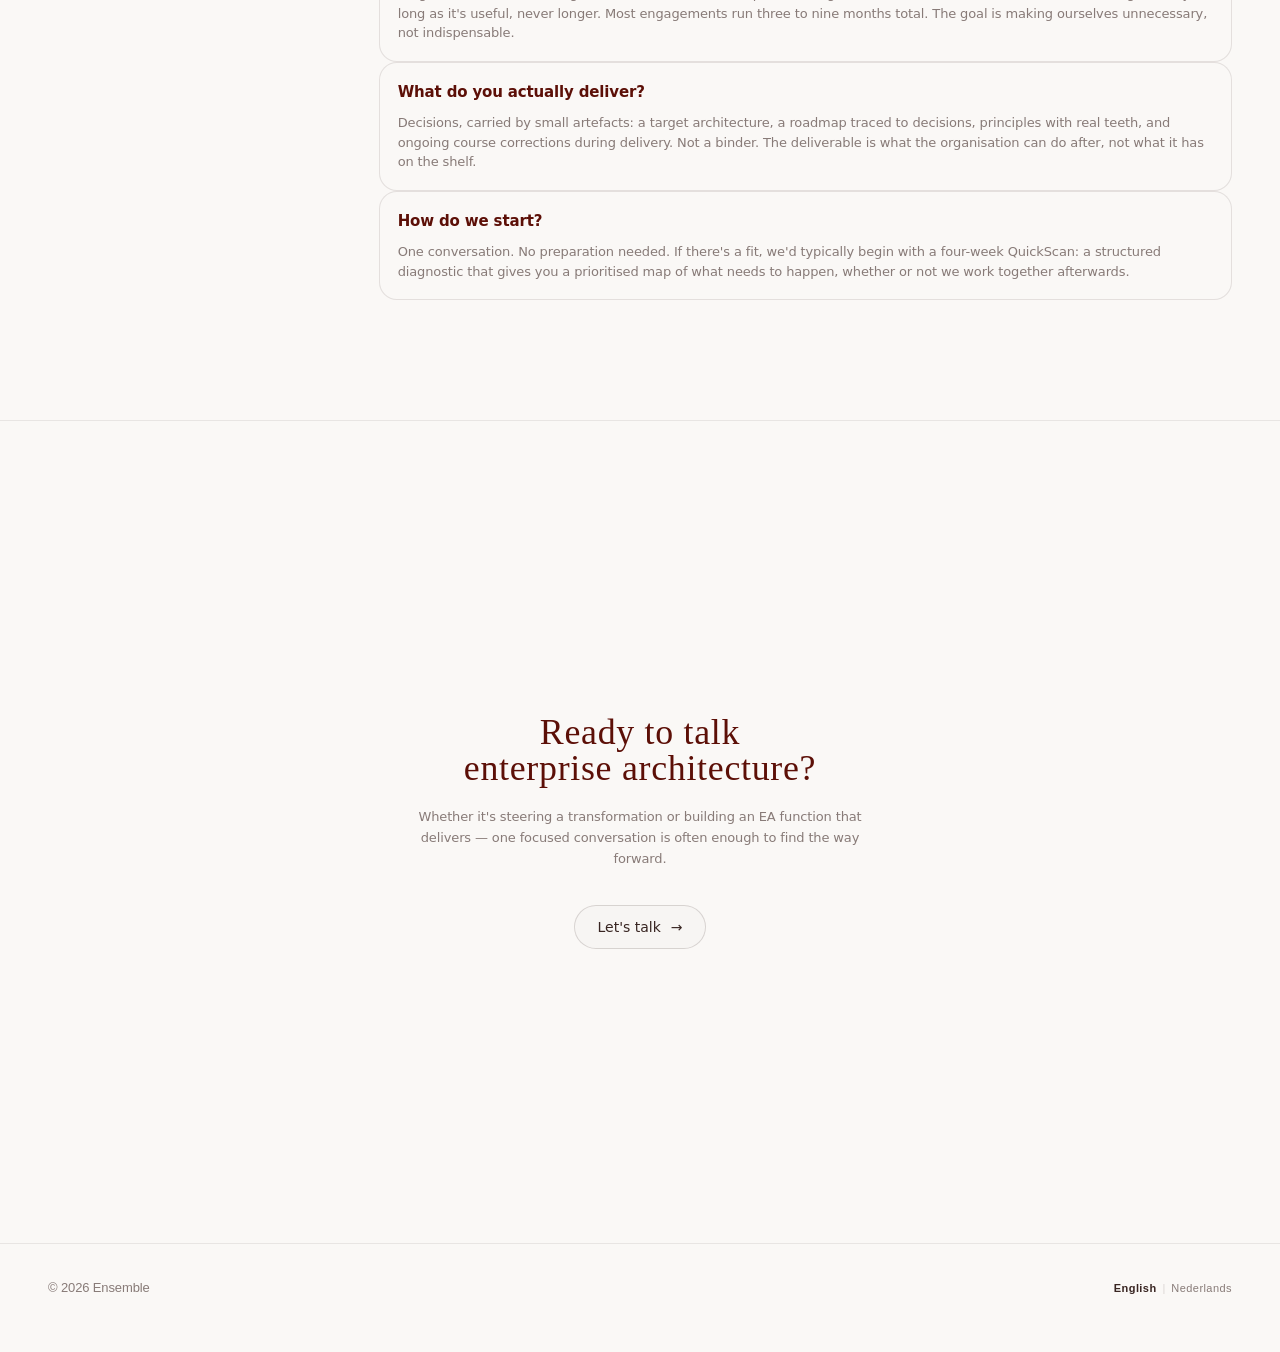
==== commit c48e1fd0: "Rebrand to Ensemble; shift to collective voice; restore Approach section - Rename EA Partner → Ensem" ====
--- a/track-1.html
+++ b/track-1.html
@@ -3,7 +3,7 @@
 <head>
   <meta charset="utf-8" />
   <meta name="viewport" content="width=device-width, initial-scale=1" />
-  <title>Architecture for Change — EA Partner</title>
+  <title>Architecture for Change — Ensemble</title>
   <meta name="description" content="Architecture that gives complex change a spine. How strategy connects to capabilities, data, applications, and technology — with AI as a cross-cutting concern." />
   <link rel="stylesheet" href="style.css" />
   <style>
@@ -43,7 +43,7 @@
   <div class="topbar" id="topbar">
     <div class="wrap">
       <div class="topbar-inner">
-        <a class="logo" href="index.html" aria-label="EA Partner">
+        <a class="logo" href="index.html" aria-label="Ensemble">
           <svg class="logo__icon" viewBox="0 0 28 28" width="28" height="28" fill="none" aria-hidden="true" overflow="visible">
             <line x1="14" y1="14" x2="14" y2="4"  stroke="currentColor" stroke-opacity=".3" stroke-width="1.2"/>
             <line x1="14" y1="14" x2="24" y2="14" stroke="currentColor" stroke-opacity=".3" stroke-width="1.2"/>
@@ -55,7 +55,7 @@
             <circle cx="4"  cy="14" r="3" fill="currentColor" fill-opacity=".3"/>
             <circle cx="14" cy="14" r="3" fill="currentColor"/>
           </svg>
-          <span class="logo__wordmark">EA Partner</span>
+          <span class="logo__wordmark">Ensemble</span>
         </a>
 
         <button class="hamburger" id="hamburger" aria-label="Open menu" aria-expanded="false">
@@ -112,35 +112,45 @@
         <a class="page-back" href="index.html#diensten">← Back to services</a>
         <p class="section-eyebrow">Track 1</p>
         <h1>Architecture<br>for Transformation</h1>
-        <p class="lede">This is enterprise architecture, done inside your transformation. It bridges direction and execution — and stays close to delivery so the bridge doesn't drift. Strategy, capabilities, data, applications, and technology, held coherent enough that decisions compound and modular enough that change doesn't ripple. The output isn't a model. It's the decisions your transformation needs next.</p>
-      </div>
-    </div>
-
-    <!-- ── Problems ── -->
+        <p class="lede" data-i18n="t1-hero-lede">This is enterprise architecture, done inside your transformation. It bridges direction and execution — and stays close to delivery so the bridge doesn't drift. Strategy, capabilities, data, applications, and technology, held coherent enough that decisions compound and modular enough that change doesn't ripple. The output isn't a model. It's the decisions your transformation needs next.</p>
+      </div>
+    </div>
+
+    <!-- ── The Problem ── -->
+    <section>
+      <div class="wrap">
+        <p class="lede reveal" data-i18n="t1-problem-p1"><strong>Most transformations don't fail for lack of effort.</strong> They fail because reasonable decisions, made in different layers and different domains, stop adding up. Strategy doesn't reach delivery. Delivery drifts from strategy. Initiatives multiply, focus thins, and the landscape gets harder to change exactly when it most needs to.</p>
+        <p class="lede reveal" data-i18n="t1-problem-p2">These are the moments enterprise architecture is for.</p>
+      </div>
+    </section>
+
+    <!-- ── Sound familiar? ── -->
     <section class="problems-section">
       <div class="wrap">
-        <p class="lede"><strong>Most transformations don't fail for lack of effort.</strong> They fail because reasonable decisions in different layers and domains stop adding up.</p>
         <p class="section-eyebrow">Sound familiar?</p>
         <div class="problems-grid">
           <div class="problem-card reveal">
-            <p class="problem-q">How do I add new systems without creating an integration spaghetti down the line?</p>
-            <p class="problem-a">Without architecture guardrails, every new system becomes a new integration point. I define integration principles, a canonical data model, and a target architecture that new systems slot into — before they're built, not after the damage is done.</p>
+            <p class="problem-q" data-i18n="t1-q1-q">How do I add new systems without creating an integration spaghetti down the line?</p>
+            <p class="problem-a" data-i18n="t1-q1-a">Without architecture guardrails, every new system becomes a new integration point. I define integration principles, a canonical data model, and a target architecture that new systems slot into — before they're built, not after the damage is done.</p>
           </div>
           <div class="problem-card reveal">
-            <p class="problem-q">How do I decide which tech initiatives to prioritise when everything feels urgent?</p>
-            <p class="problem-a">Most organisations have more initiatives than focus. I map your capability gaps to strategic goals and use that as the basis for sequencing — so every initiative you fund has a clear architectural reason for coming before the others.</p>
+            <p class="problem-q" data-i18n="t1-q2-q">How do I decide which tech initiatives to prioritise when everything feels urgent?</p>
+            <p class="problem-a" data-i18n="t1-q2-a">Most organisations have more initiatives than focus. I map your capability gaps to strategic goals and use that as the basis for sequencing — so every initiative you fund has a clear architectural reason for coming before the others.</p>
           </div>
           <div class="problem-card reveal">
-            <p class="problem-q">Which of our processes are actually suitable for AI, and which ones aren't ready yet?</p>
-            <p class="problem-a">AI readiness is architectural: it depends on data quality, capability ownership, and integration maturity. I assess your landscape layer by layer and give you a clear picture of where agents can deliver value today — and where the foundational work comes first.</p>
+            <p class="problem-q" data-i18n="t1-q3-q">Which of our processes are actually suitable for AI, and which ones aren't ready yet?</p>
+            <p class="problem-a" data-i18n="t1-q3-a">AI readiness is architectural: it depends on data quality, capability ownership, and integration maturity. I assess your landscape layer by layer and give you a clear picture of where agents can deliver value today — and where the foundational work comes first.</p>
           </div>
           <div class="problem-card reveal">
-            <p class="problem-q">Every programme creates its own architecture — how do we get coherence without a central bottleneck?</p>
-            <p class="problem-a">When architecture decisions are made programme by programme, coherence only comes from luck or conflict. I establish shared principles and a reference architecture that programmes inherit — so alignment happens by design, not constant negotiation.</p>
-          </div>
-        </div>
-      </div>
-    </section>
+            <p class="problem-q" data-i18n="t1-q4-q">Every programme creates its own architecture — how do we get coherence without a central bottleneck?</p>
+            <p class="problem-a" data-i18n="t1-q4-a">When architecture decisions are made programme by programme, coherence only comes from luck or conflict. I establish shared principles and a reference architecture that programmes inherit — so alignment happens by design, not constant negotiation.</p>
+          </div>
+        </div>
+      </div>
+    </section>
+
+    <!-- ── Approach ── -->
+    <section data-inject-approach="track1"></section>
 
     <!-- ── Alignment diagram ── -->
     <div class="viz-section">
@@ -149,40 +159,30 @@
           <div>
             <p class="section-eyebrow">The model</p>
             <h2>Enterprise architecture,<br>in one picture</h2>
-            <p class="sub" style="margin-top:16px;">Coherence has two axes. <strong>Vertically</strong>, each layer constrains and enables the one above and below — strategy that doesn't reach technology is wishful thinking; technology disconnected from strategy is debt waiting to happen. <strong>Horizontally</strong>, every domain fits the same model, or integration becomes the work instead of the outcome. AI and agents cut across all of it.</p>
-            <p class="sub" style="margin-top:12px;">But coherence alone makes an organisation rigid. <strong>Modularity is the second discipline</strong> — parts designed to be replaced, repriced, or reorganised without rebuilding the whole. Architecture's job is to hold both: tight enough that decisions compound, loose enough that change doesn't cascade.</p>
-          </div>
-
-          <!-- Alignment matrix diagram: 6 rows × 3 domain columns -->
+            <p class="sub" style="margin-top:16px;" data-i18n="t1-model-p1">Coherence has two axes. <strong>Vertically</strong>, each layer constrains and enables the one above and below — strategy that doesn't reach technology is wishful thinking; technology disconnected from strategy is debt waiting to happen. <strong>Horizontally</strong>, every domain fits the same model, or integration becomes the work instead of the outcome. AI and agents cut across all of it.</p>
+            <p class="sub" style="margin-top:12px;" data-i18n="t1-model-p2">But coherence alone makes an organisation rigid. <strong>Modularity is the second discipline</strong> — parts designed to be replaced, repriced, or reorganised without rebuilding the whole. Architecture's job is to hold both: tight enough that decisions compound, loose enough that change doesn't cascade.</p>
+          </div>
+
+          <!-- Alignment matrix diagram: 6 rows × 3 domain columns — DO NOT EDIT -->
           <svg class="align-viz" viewBox="0 0 440 238" fill="none" xmlns="http://www.w3.org/2000/svg" role="img" aria-label="Architecture alignment matrix">
-
-            <!-- Domain column labels -->
             <text x="196" y="20" class="viz-label" text-anchor="middle">Finance</text>
             <text x="278" y="20" class="viz-label" text-anchor="middle">Operations</text>
             <text x="360" y="20" class="viz-label" text-anchor="middle">Customer</text>
-
-            <!-- Layer row labels -->
             <text x="8" y="38"  class="viz-label">Strategy</text>
             <text x="8" y="72"  class="viz-label">Capabilities</text>
             <text x="8" y="106" class="viz-label">Data</text>
             <text x="8" y="140" class="viz-label">Applications</text>
             <text x="8" y="174" class="viz-label">Platforms</text>
             <text x="8" y="208" class="viz-label" fill="rgba(139,26,10,.55)">AI / Agents</text>
-
-            <!-- Horizontal lines -->
             <line x1="196" y1="34"  x2="360" y2="34"  stroke="currentColor" stroke-opacity=".16" stroke-width="0.6" style="stroke-dasharray:164; stroke-dashoffset:164; animation: anim-draw .45s ease forwards .08s"/>
             <line x1="196" y1="68"  x2="360" y2="68"  stroke="currentColor" stroke-opacity=".16" stroke-width="0.6" style="stroke-dasharray:164; stroke-dashoffset:164; animation: anim-draw .45s ease forwards .20s"/>
             <line x1="196" y1="102" x2="360" y2="102" stroke="currentColor" stroke-opacity=".16" stroke-width="0.6" style="stroke-dasharray:164; stroke-dashoffset:164; animation: anim-draw .45s ease forwards .32s"/>
             <line x1="196" y1="136" x2="360" y2="136" stroke="currentColor" stroke-opacity=".16" stroke-width="0.6" style="stroke-dasharray:164; stroke-dashoffset:164; animation: anim-draw .45s ease forwards .44s"/>
             <line x1="196" y1="170" x2="360" y2="170" stroke="currentColor" stroke-opacity=".16" stroke-width="0.6" style="stroke-dasharray:164; stroke-dashoffset:164; animation: anim-draw .45s ease forwards .56s"/>
             <line x1="196" y1="204" x2="360" y2="204" stroke="rgba(139,26,10,.18)" stroke-width="0.6" style="stroke-dasharray:164; stroke-dashoffset:164; animation: anim-draw .45s ease forwards .68s"/>
-
-            <!-- Vertical lines -->
             <line x1="196" y1="34" x2="196" y2="204" stroke="currentColor" stroke-opacity=".16" stroke-width="0.6" style="stroke-dasharray:170; stroke-dashoffset:170; animation: anim-draw .6s ease forwards .76s"/>
             <line x1="278" y1="34" x2="278" y2="204" stroke="currentColor" stroke-opacity=".16" stroke-width="0.6" style="stroke-dasharray:170; stroke-dashoffset:170; animation: anim-draw .6s ease forwards .90s"/>
             <line x1="360" y1="34" x2="360" y2="204" stroke="currentColor" stroke-opacity=".16" stroke-width="0.6" style="stroke-dasharray:170; stroke-dashoffset:170; animation: anim-draw .6s ease forwards 1.04s"/>
-
-            <!-- Nodes rows 1–5 -->
             <circle cx="196" cy="34"  r="2" class="da" fill="currentColor" fill-opacity=".38" style="animation-delay:.50s"/>
             <circle cx="278" cy="34"  r="2" class="da" fill="currentColor" fill-opacity=".38" style="animation-delay:.58s"/>
             <circle cx="360" cy="34"  r="2" class="da" fill="currentColor" fill-opacity=".38" style="animation-delay:.66s"/>
@@ -198,69 +198,75 @@
             <circle cx="196" cy="170" r="2" class="da" fill="currentColor" fill-opacity=".38" style="animation-delay:1.46s"/>
             <circle cx="278" cy="170" r="2" class="da" fill="currentColor" fill-opacity=".38" style="animation-delay:1.54s"/>
             <circle cx="360" cy="170" r="2" class="da" fill="currentColor" fill-opacity=".38" style="animation-delay:1.62s"/>
-
-            <!-- Row 6: AI nodes (accent, pulsing) -->
             <circle cx="196" cy="204" r="2.5" class="ai-node ai-node-1"/>
             <circle cx="278" cy="204" r="2.5" class="ai-node ai-node-2"/>
             <circle cx="360" cy="204" r="2.5" class="ai-node ai-node-3"/>
-
           </svg>
         </div>
       </div>
     </div>
 
-    <!-- ── Architecture layers ── -->
+    <!-- ── Six layers ── -->
     <section>
       <div class="wrap">
         <div class="section-3col">
           <div class="section-label reveal">
             <p class="section-eyebrow">Six layers</p>
             <h2>Strategy<br>to AI</h2>
-            <p class="sub" style="margin-top:16px;">Each layer carries a decision the organisation can't afford to leave implicit. The artefacts below are what carry those decisions — small, sharp, useful at the moment someone has to act.</p>
+            <p class="sub" style="margin-top:16px;" data-i18n="t1-layers-intro">Each layer carries a decision the organisation can't afford to leave implicit. The artefacts below are what carry those decisions — small, sharp, useful at the moment someone has to act.</p>
           </div>
           <div class="layer-grid reveal">
             <div class="layer-row">
-              <div class="layer-head">
-                <p class="layer-digit">01</p>
-                <p class="layer-name">Strategy</p>
-              </div>
-              <p class="layer-body"><em>The decision:</em> what this organisation will and won't do, structurally — including the principles that govern security, risk, and compliance before they become someone else's emergency.<br><em>The artefact:</em> architectural principles with real teeth, and a North Star that survives reorganisation.</p>
-            </div>
-            <div class="layer-row">
-              <div class="layer-head">
-                <p class="layer-digit">02</p>
-                <p class="layer-name">Capabilities</p>
-              </div>
-              <p class="layer-body"><em>The decision:</em> where to invest, where to consolidate, where to leave alone — and which value streams each capability serves.<br><em>The artefact:</em> a capability map with domain ownership, honest maturity scoring, and change prioritised by capability gaps rather than initiative momentum.</p>
-            </div>
-            <div class="layer-row">
-              <div class="layer-head">
-                <p class="layer-digit">03</p>
-                <p class="layer-name">Data</p>
-              </div>
-              <p class="layer-body"><em>The decision:</em> who owns what, which system is the source of truth, and what "the customer" actually means across the organisation.<br><em>The artefact:</em> a conceptual data model with quality definitions, ownership, and the acceptance criteria AI needs to be reliable rather than confident-sounding.</p>
-            </div>
-            <div class="layer-row">
-              <div class="layer-head">
-                <p class="layer-digit">04</p>
-                <p class="layer-name">Applications</p>
-              </div>
-              <p class="layer-body"><em>The decision:</em> which systems stay, which go, which get rebuilt, and in what order — before the wrong sequence gets funded.<br><em>The artefact:</em> an application landscape that surfaces redundancy, integration complexity, and the right modernisation sequence.</p>
-            </div>
-            <div class="layer-row">
-              <div class="layer-head">
-                <p class="layer-digit">05</p>
-                <p class="layer-name">Platforms &amp; Infrastructure</p>
-              </div>
-              <p class="layer-body"><em>The decision:</em> the foundational bets — cloud, data platform, integration layer — that constrain everything above for years.<br><em>The artefact:</em> a technology radar, build-vs-buy principles, and debt mapping that makes the right bets visible before they're irreversible.</p>
-            </div>
-            <div class="layer-row">
-              <div class="layer-head">
-                <p class="layer-digit">06</p>
-                <p class="layer-name">AI / Agents</p>
-              </div>
-              <p class="layer-body"><em>The decision:</em> where autonomous action is sanctioned, what agents can access, trigger, and decide, and where human oversight is required.<br><em>The artefact:</em> an agentic operating model that runs across all five layers — making clear where AI compounds value and where it compounds risk.</p>
-            </div>
+              <div class="layer-head"><p class="layer-digit">01</p><p class="layer-name">Strategy</p></div>
+              <p class="layer-body" data-i18n="t1-layer1"><em>The decision:</em> what this organisation will and won't do, structurally — including the principles that govern security, risk, and compliance before they become someone else's emergency.<br><em>The artefact:</em> architectural principles with real teeth, and a North Star that survives reorganisation.</p>
+            </div>
+            <div class="layer-row">
+              <div class="layer-head"><p class="layer-digit">02</p><p class="layer-name">Capabilities</p></div>
+              <p class="layer-body" data-i18n="t1-layer2"><em>The decision:</em> where to invest, where to consolidate, where to leave alone — and which value streams each capability serves.<br><em>The artefact:</em> a capability map with domain ownership, honest maturity scoring, and change prioritised by capability gaps rather than initiative momentum.</p>
+            </div>
+            <div class="layer-row">
+              <div class="layer-head"><p class="layer-digit">03</p><p class="layer-name">Data</p></div>
+              <p class="layer-body" data-i18n="t1-layer3"><em>The decision:</em> who owns what, which system is the source of truth, and what "the customer" actually means across the organisation.<br><em>The artefact:</em> a conceptual data model with ownership, quality definitions, and the acceptance criteria AI needs to be reliable rather than confident-sounding.</p>
+            </div>
+            <div class="layer-row">
+              <div class="layer-head"><p class="layer-digit">04</p><p class="layer-name">Applications</p></div>
+              <p class="layer-body" data-i18n="t1-layer4"><em>The decision:</em> which systems stay, which go, which get rebuilt, and in what order — before the wrong sequence gets funded.<br><em>The artefact:</em> an application landscape that surfaces redundancy, integration complexity, and the right modernisation sequence.</p>
+            </div>
+            <div class="layer-row">
+              <div class="layer-head"><p class="layer-digit">05</p><p class="layer-name">Platforms &amp; Infrastructure</p></div>
+              <p class="layer-body" data-i18n="t1-layer5"><em>The decision:</em> the foundational bets — cloud, data platform, integration layer — that constrain everything above for years.<br><em>The artefact:</em> a technology radar, build-vs-buy principles, and debt mapping that makes the right bets visible before they're irreversible.</p>
+            </div>
+            <div class="layer-row">
+              <div class="layer-head"><p class="layer-digit">06</p><p class="layer-name">AI / Agents</p></div>
+              <p class="layer-body" data-i18n="t1-layer6"><em>The decision:</em> where autonomous action is sanctioned, what agents can access, trigger, and decide, and where human oversight is required.<br><em>The artefact:</em> an agentic operating model that runs across all five layers — making clear where AI compounds value and where it compounds risk.</p>
+            </div>
+          </div>
+        </div>
+      </div>
+    </section>
+
+    <!-- ── Why work with me ── -->
+    <section>
+      <div class="wrap">
+        <div class="section-head">
+          <h2 class="reveal" data-i18n="t1-why-h2">Why work with me</h2>
+        </div>
+        <div class="cards">
+          <div class="card reveal">
+            <h3 data-i18n="t1-card1-title">Decision-focused</h3>
+            <p data-i18n="t1-card1-body">Every artefact earns its place because it changes what someone does next. No model for its own sake.</p>
+          </div>
+          <div class="card reveal">
+            <h3 data-i18n="t1-card2-title">Fast cycles</h3>
+            <p data-i18n="t1-card2-body">Diagnostic in four weeks. Target architecture in four more. Ongoing involvement only as long as it's useful.</p>
+          </div>
+          <div class="card reveal">
+            <h3 data-i18n="t1-card3-title">Close to delivery</h3>
+            <p data-i18n="t1-card3-body">Architecture that walks away from the work it set in motion is just expensive advice. I stay until the path forward is obvious without me in the room.</p>
+          </div>
+          <div class="card reveal">
+            <h3 data-i18n="t1-card4-title">Independent</h3>
+            <p data-i18n="t1-card4-body">No vendor partnerships, no platform incentives, no team to upsell into the engagement. The advice serves the architecture, not the next sale.</p>
           </div>
         </div>
       </div>
@@ -275,8 +281,41 @@
             <h2>A working spine,<br>not a binder</h2>
           </div>
           <div class="panel reveal">
-            <p>A target architecture tying strategy to technology through capabilities, data, and applications — coherent enough that decisions compound, modular enough that the next change doesn't require a rebuild. A sequenced roadmap where each step traces to a decision. Principles and guardrails that hold when no one is watching.</p>
-            <p><strong>And what stays.</strong> Architecture that sets direction and walks away is just expensive advice. The work continues close to delivery — catching drift before it becomes debt, adjusting the target when the landscape genuinely shifts (and refusing to when it hasn't), and staying in the room until the path forward is obvious without me. Direction without presence is how transformations quietly lose their spine.</p>
+            <p data-i18n="t1-walkaway-p1">A target architecture tying strategy to technology through capabilities, data, and applications — coherent enough that decisions compound, modular enough that the next change doesn't require a rebuild. A sequenced roadmap where each step traces to a decision. Principles and guardrails that hold when no one is watching.</p>
+            <p data-i18n="t1-walkaway-p2"><strong>And what stays.</strong> Architecture that sets direction and walks away is just expensive advice. The work continues close to delivery — catching drift before it becomes debt, adjusting the target when the landscape genuinely shifts and refusing to when it hasn't, staying in the room until the path forward is obvious without me. Direction without presence is how transformations quietly lose their spine.</p>
+          </div>
+        </div>
+      </div>
+    </section>
+
+    <!-- ── FAQ ── -->
+    <section>
+      <div class="wrap">
+        <div class="section-3col">
+          <div class="section-label reveal">
+            <h2 data-i18n="t1-faq-h2">Frequently asked questions</h2>
+          </div>
+          <div class="reveal">
+            <div class="panel">
+              <h3 data-i18n="t1-faq1-q">Why a solo architect rather than a firm?</h3>
+              <p data-i18n="t1-faq1-a">Speed and continuity. A firm sells you a partner and delivers you a team that rotates. I show up myself, every meeting, and the conversation in week 12 builds on the conversation in week 1. For a transformation that needs architecture to steer, that continuity matters more than scale.</p>
+            </div>
+            <div class="panel">
+              <h3 data-i18n="t1-faq2-q">What if our transformation already has architects?</h3>
+              <p data-i18n="t1-faq2-a">Good — most of my work is alongside existing architects rather than replacing them. The question is usually whether they have the time, the seniority, or the distance from delivery to make the decisions that need to be made. If they do, you don't need me. If they don't, I work with them, not over them.</p>
+            </div>
+            <div class="panel">
+              <h3 data-i18n="t1-faq3-q">How long does an engagement typically last?</h3>
+              <p data-i18n="t1-faq3-a">Diagnostic: four weeks. Target architecture and roadmap: four to eight weeks more. Embedded involvement during delivery: as long as it's useful, never longer. Most engagements run three to nine months total. The goal is making myself unnecessary, not indispensable.</p>
+            </div>
+            <div class="panel">
+              <h3 data-i18n="t1-faq4-q">What do you actually deliver?</h3>
+              <p data-i18n="t1-faq4-a">Decisions, carried by small artefacts: a target architecture, a roadmap traced to decisions, principles with real teeth, and ongoing course corrections during delivery. Not a binder. The deliverable is what the organisation can do after, not what it has on the shelf.</p>
+            </div>
+            <div class="panel">
+              <h3 data-i18n="t1-faq5-q">How do we start?</h3>
+              <p data-i18n="t1-faq5-a">One conversation. No preparation needed. If there's a fit, we'd typically begin with a four-week QuickScan: a structured diagnostic that gives you a prioritised map of what needs to happen, whether or not we work together afterwards.</p>
+            </div>
           </div>
         </div>
       </div>
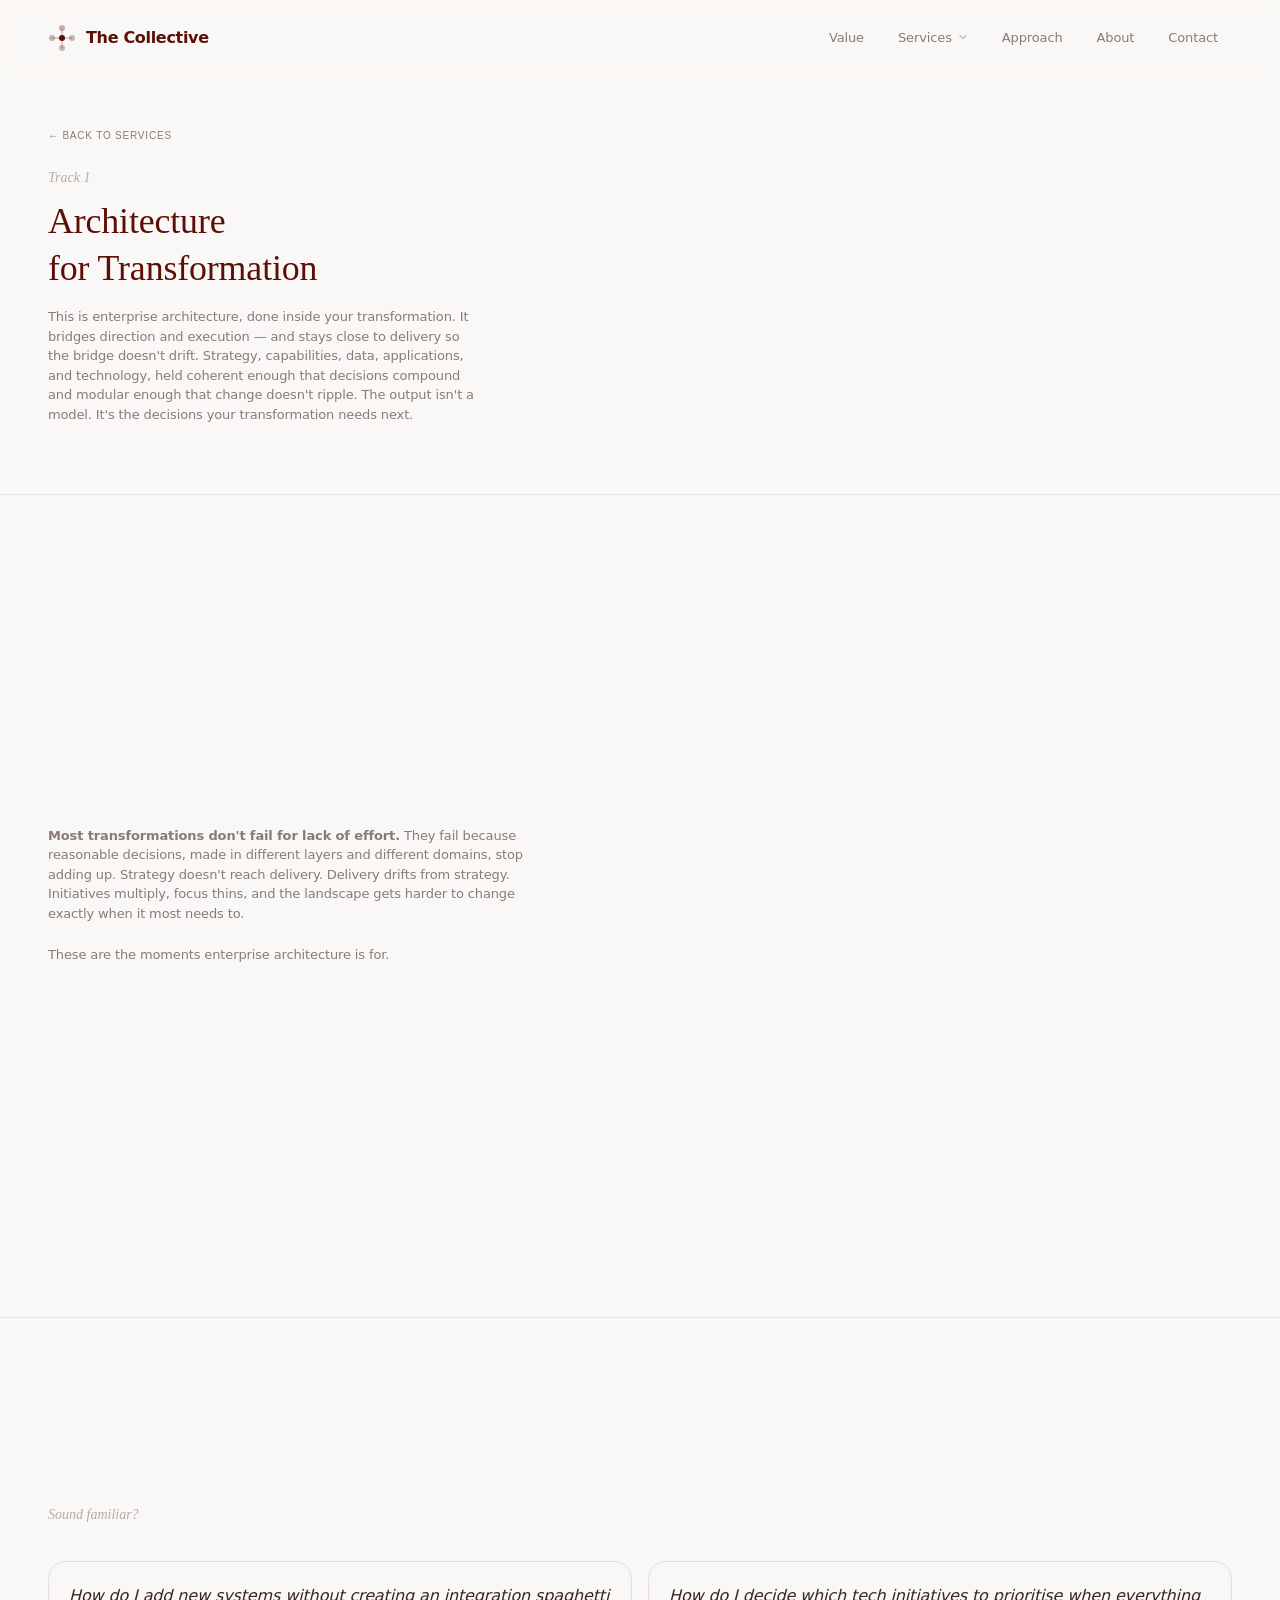
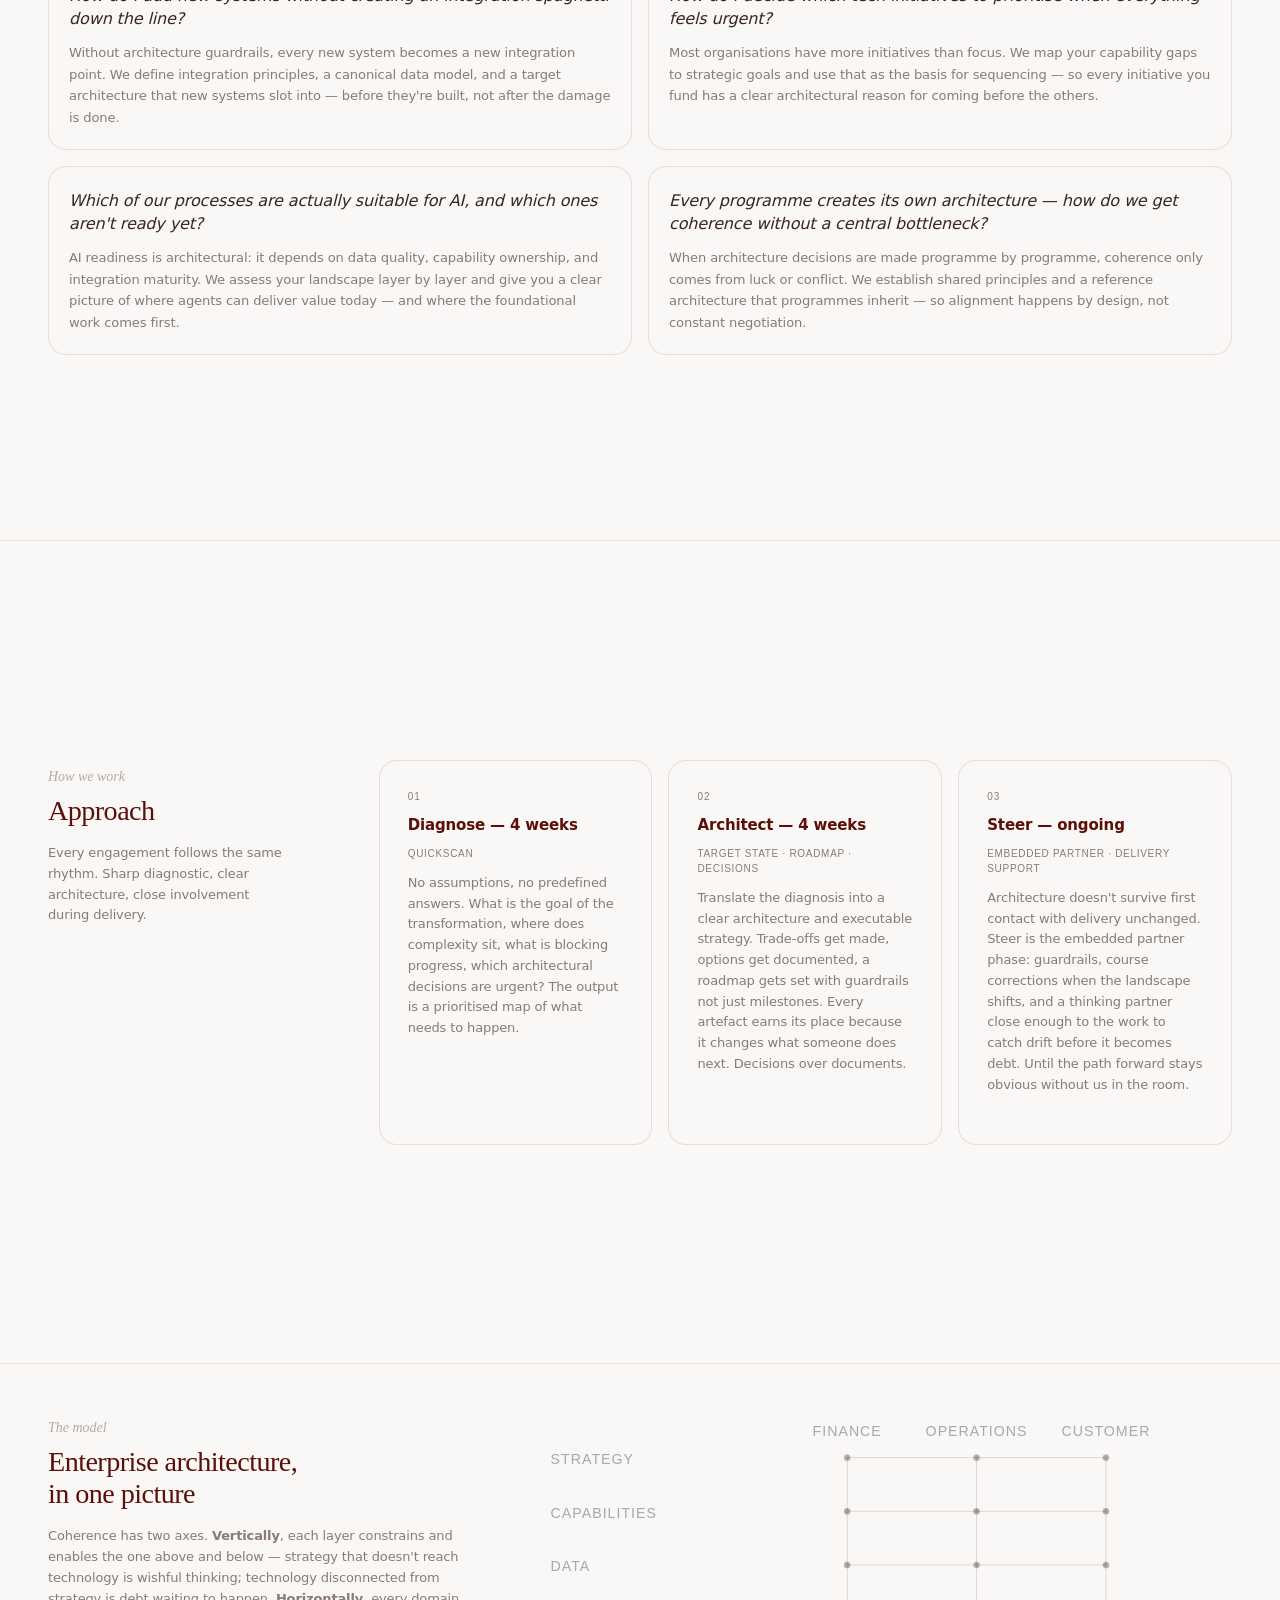
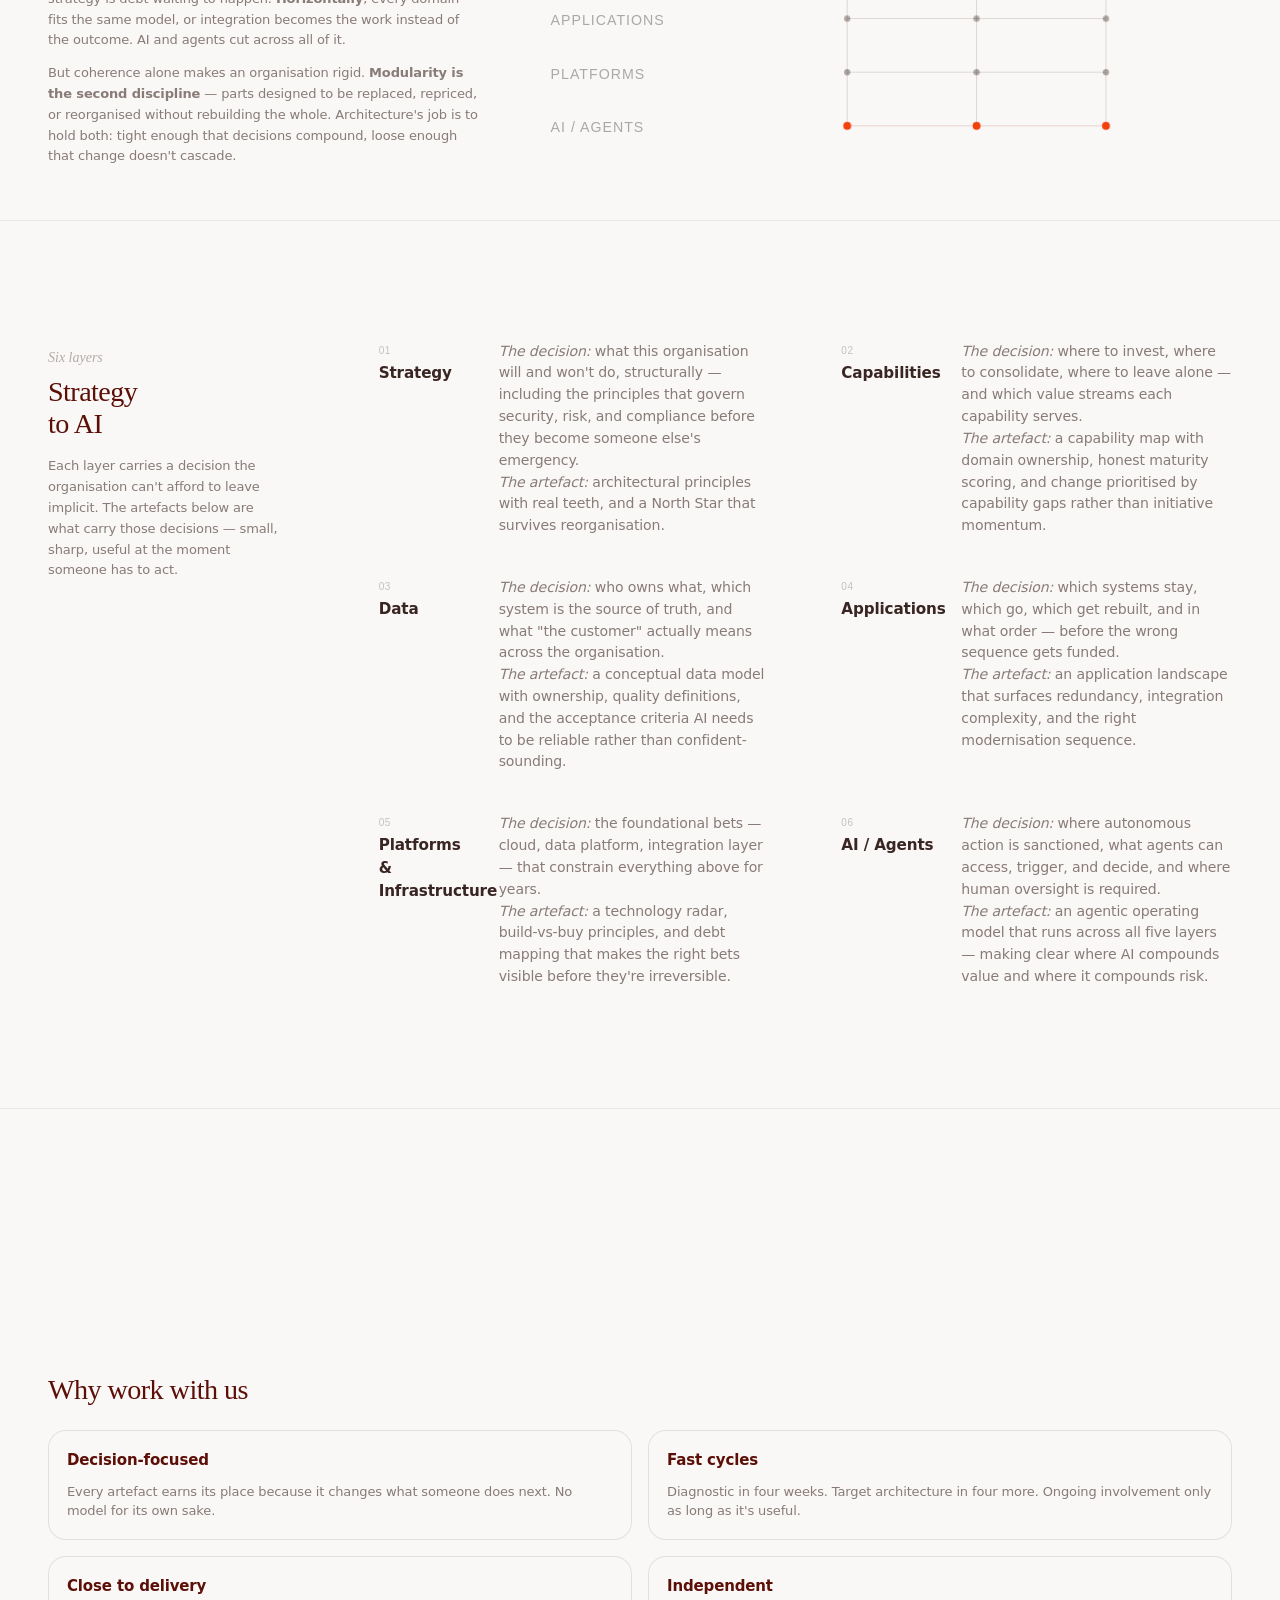
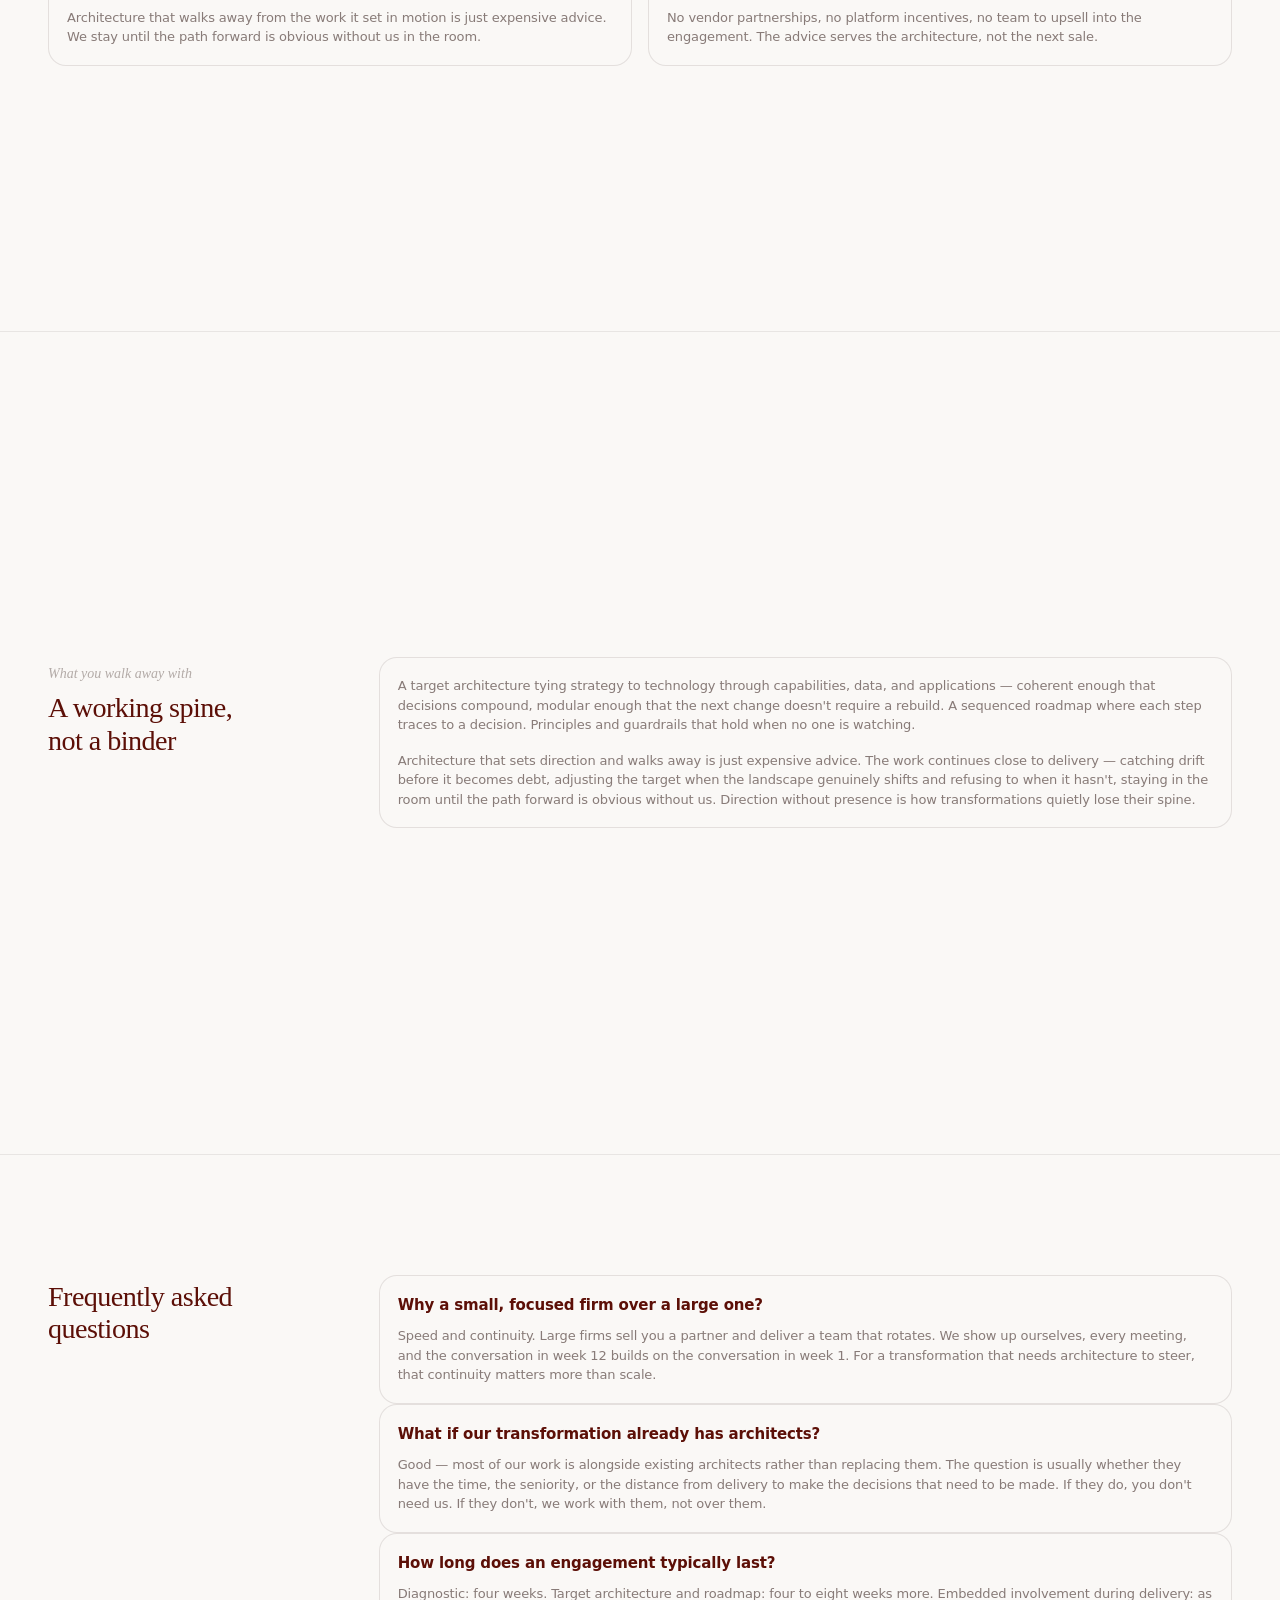
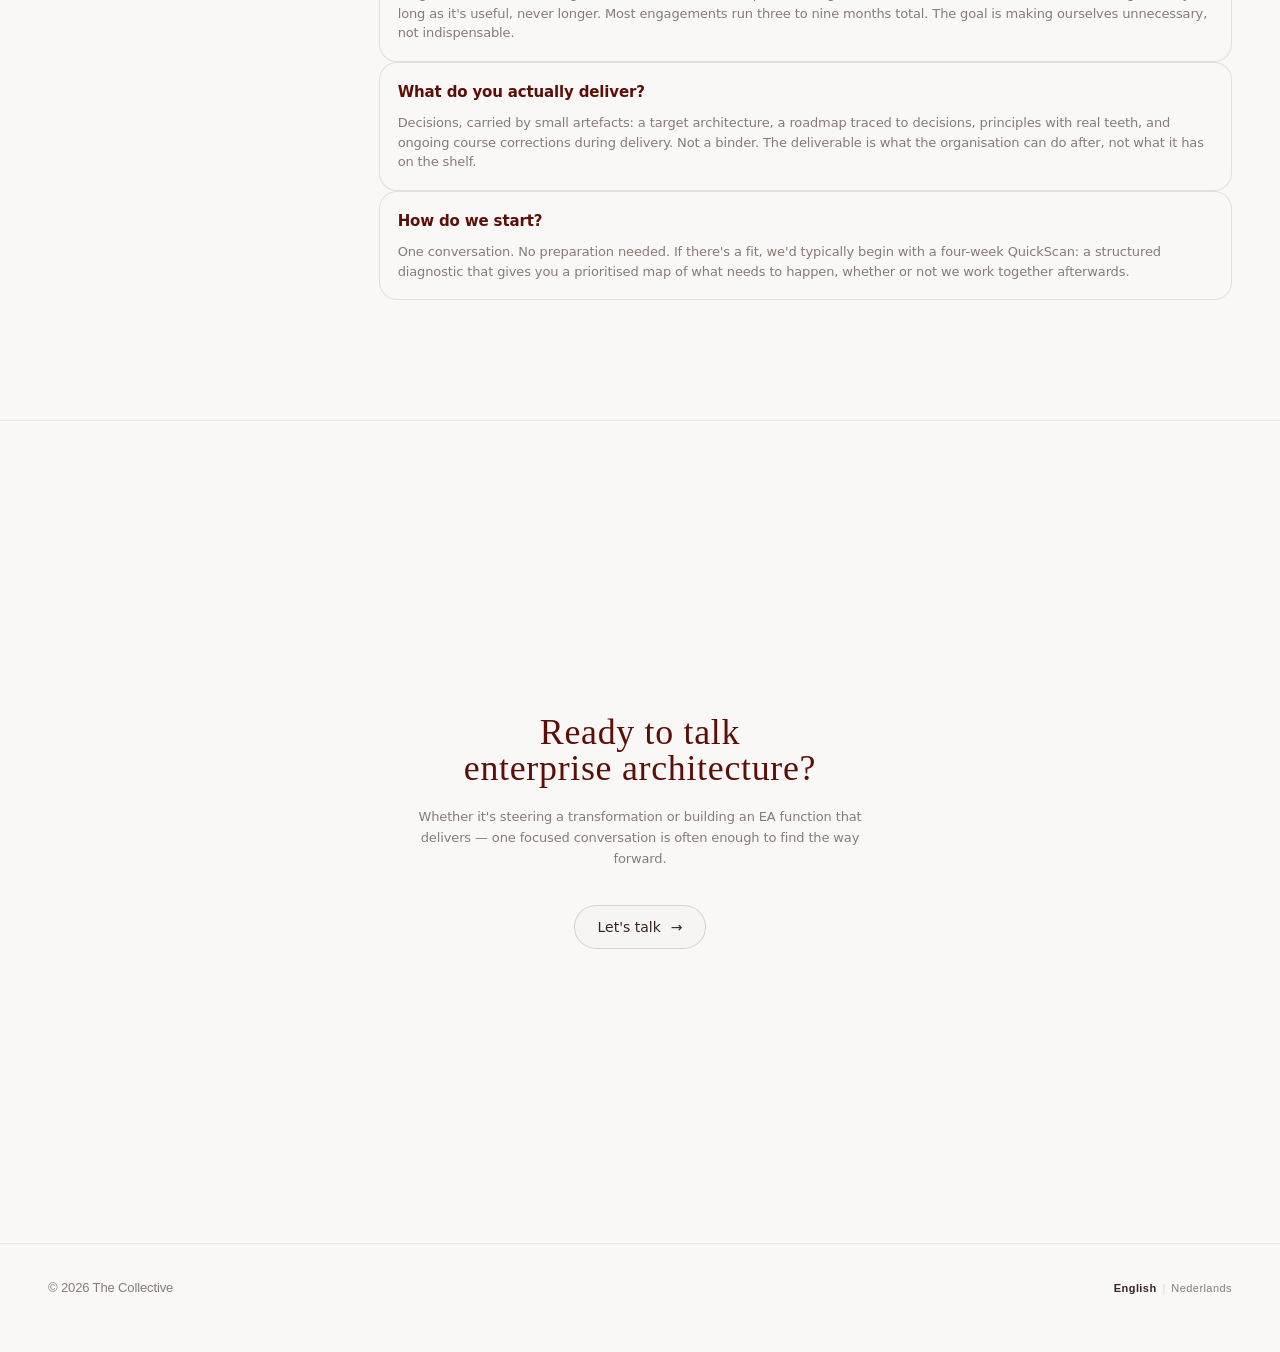
==== commit 026ba0c1: "Rebrand to The Collective; restore Approach section; collective voice Co-Authored-By: Claude Sonnet " ====
--- a/track-1.html
+++ b/track-1.html
@@ -3,7 +3,7 @@
 <head>
   <meta charset="utf-8" />
   <meta name="viewport" content="width=device-width, initial-scale=1" />
-  <title>Architecture for Change — Ensemble</title>
+  <title>Architecture for Change — The Collective</title>
   <meta name="description" content="Architecture that gives complex change a spine. How strategy connects to capabilities, data, applications, and technology — with AI as a cross-cutting concern." />
   <link rel="stylesheet" href="style.css" />
   <style>
@@ -43,7 +43,7 @@
   <div class="topbar" id="topbar">
     <div class="wrap">
       <div class="topbar-inner">
-        <a class="logo" href="index.html" aria-label="Ensemble">
+        <a class="logo" href="index.html" aria-label="The Collective">
           <svg class="logo__icon" viewBox="0 0 28 28" width="28" height="28" fill="none" aria-hidden="true" overflow="visible">
             <line x1="14" y1="14" x2="14" y2="4"  stroke="currentColor" stroke-opacity=".3" stroke-width="1.2"/>
             <line x1="14" y1="14" x2="24" y2="14" stroke="currentColor" stroke-opacity=".3" stroke-width="1.2"/>
@@ -55,7 +55,7 @@
             <circle cx="4"  cy="14" r="3" fill="currentColor" fill-opacity=".3"/>
             <circle cx="14" cy="14" r="3" fill="currentColor"/>
           </svg>
-          <span class="logo__wordmark">Ensemble</span>
+          <span class="logo__wordmark">The Collective</span>
         </a>
 
         <button class="hamburger" id="hamburger" aria-label="Open menu" aria-expanded="false">
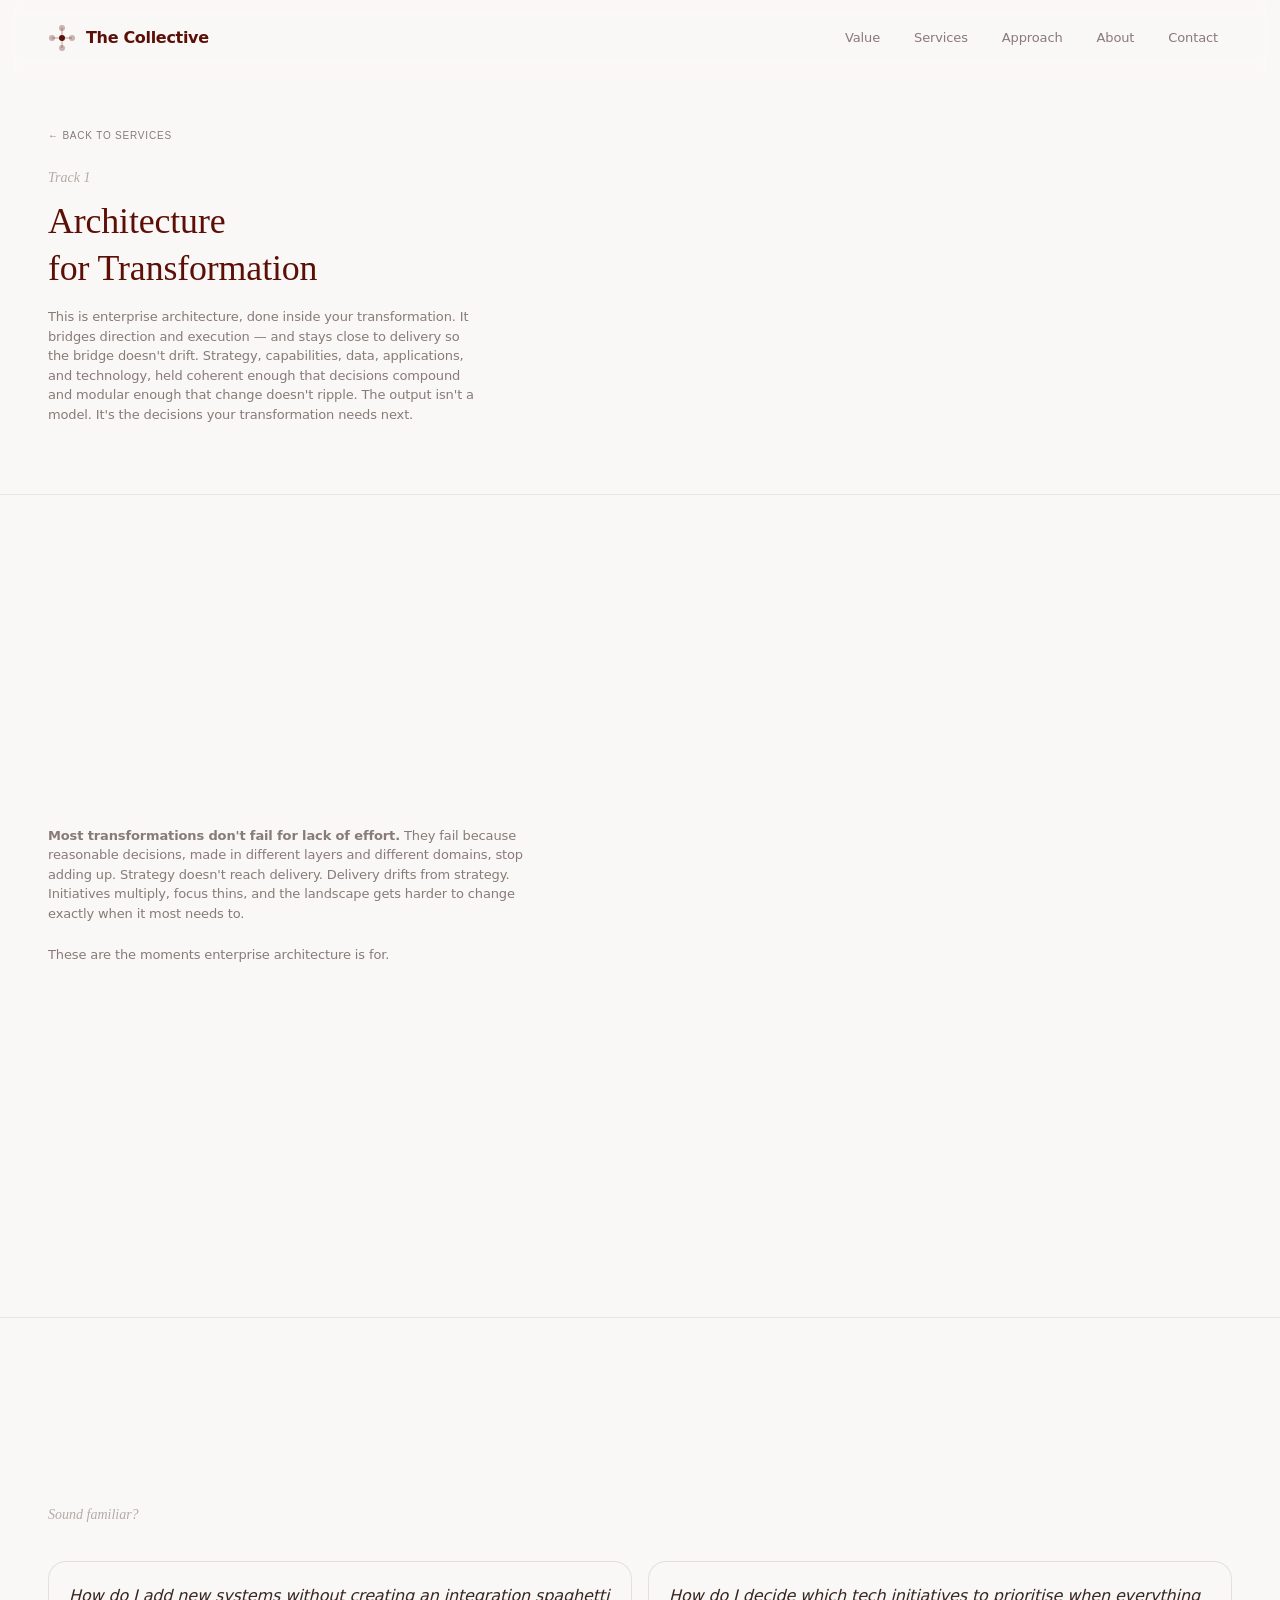
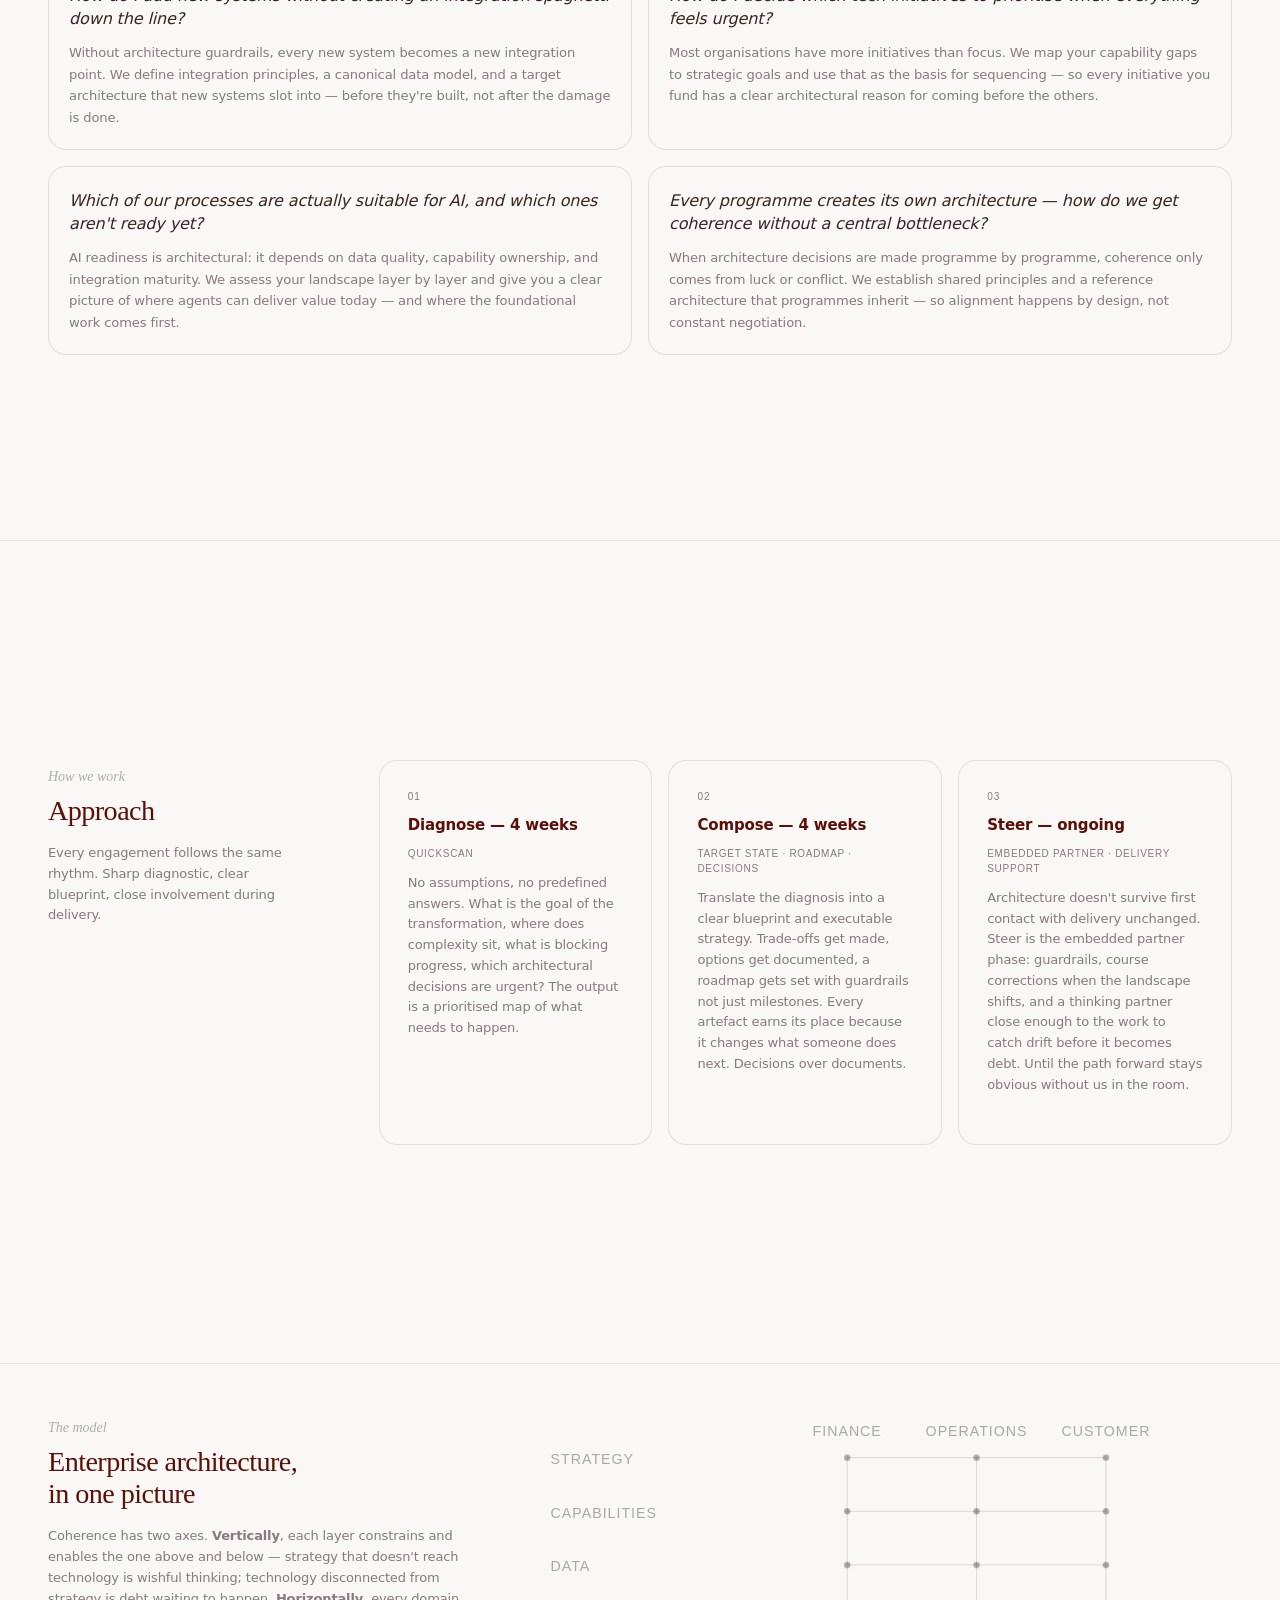
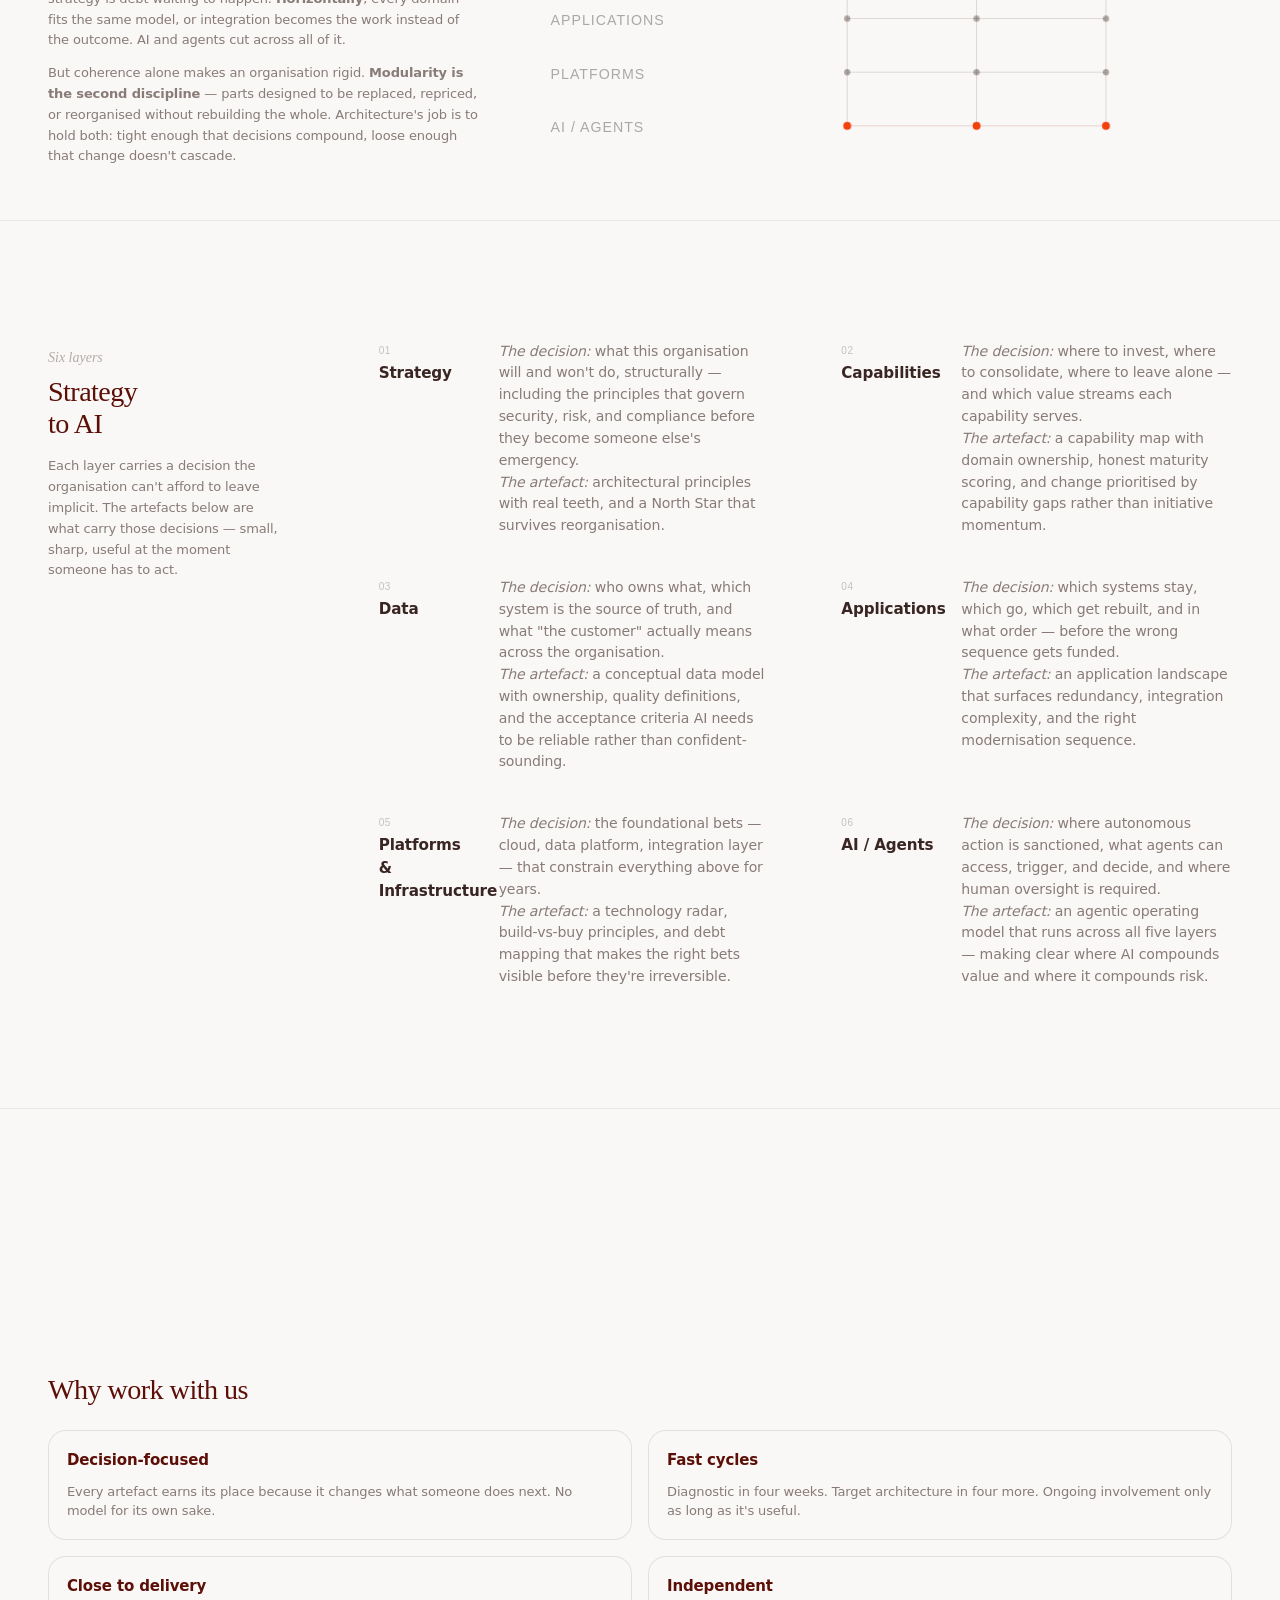
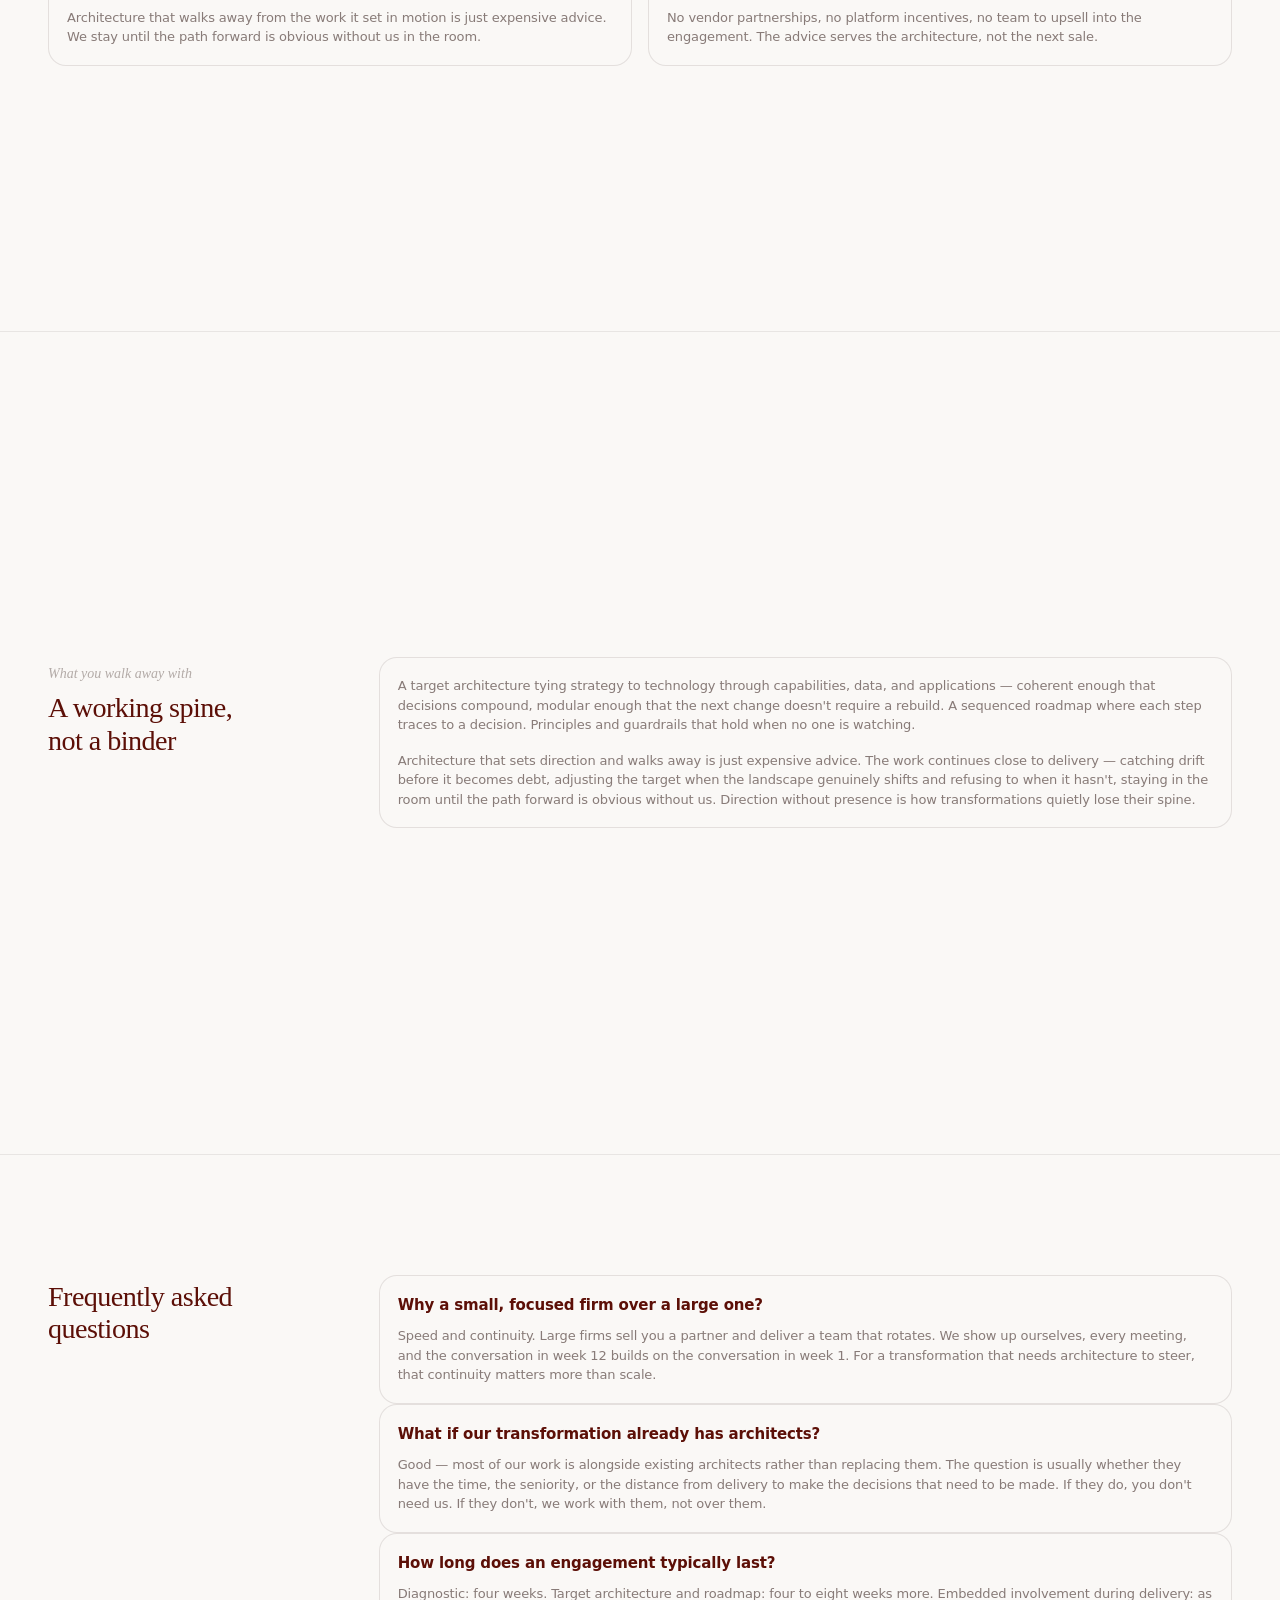
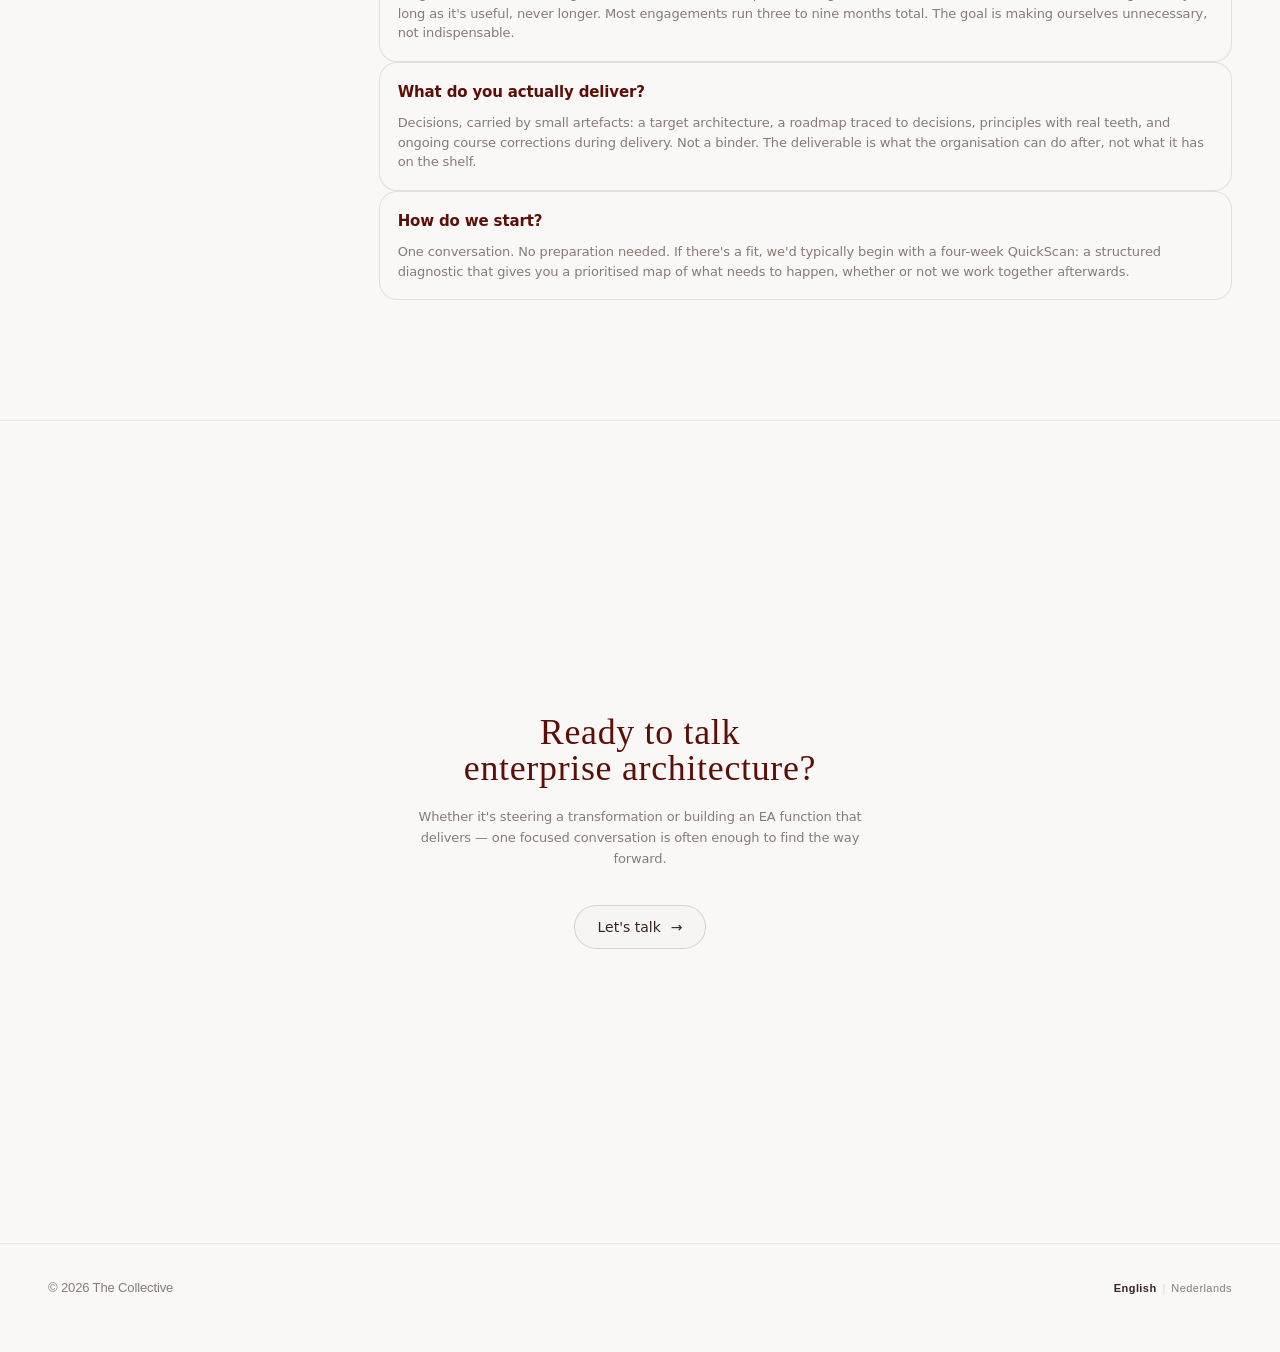
==== commit f7e54c95: "Remove Architecture as a Function track and page Drop the second service track: delete track-2.html," ====
--- a/track-1.html
+++ b/track-1.html
@@ -66,18 +66,7 @@
         <nav aria-label="Primary navigation" id="mainnav">
           <div class="nav-indicator" id="navIndicator" aria-hidden="true"></div>
           <a href="index.html#waarde" data-i18n="nav-value">Value</a>
-          <div class="nav-item">
-            <a href="index.html#diensten">
-              <span data-i18n="nav-services">Services</span>
-              <svg class="nav-chevron" viewBox="0 0 10 10" fill="none" xmlns="http://www.w3.org/2000/svg" aria-hidden="true">
-                <path d="M2 3.5L5 6.5L8 3.5" stroke="currentColor" stroke-width="1.4" stroke-linecap="round" stroke-linejoin="round"/>
-              </svg>
-            </a>
-            <div class="nav-dropdown" role="menu">
-              <a href="track-1.html" role="menuitem"><span class="dd-dot"></span><span data-i18n="nav-track1">Architecture for Transformation</span></a>
-              <a href="track-2.html" role="menuitem"><span class="dd-dot"></span><span data-i18n="nav-track2">Architecture as a Function</span></a>
-            </div>
-          </div>
+          <a href="index.html#diensten" data-i18n="nav-services">Services</a>
           <a href="index.html#aanpak" data-i18n="nav-approach">Approach</a>
           <a href="index.html#over"   data-i18n="nav-about">About</a>
           <a href="index.html#contact" data-i18n="nav-contact">Contact</a>
@@ -90,10 +79,6 @@
   <div class="mobile-overlay" id="mobileOverlay" aria-hidden="true">
     <a href="index.html#waarde"   data-i18n="nav-value">Value</a>
     <a href="index.html#diensten" data-i18n="nav-services">Services</a>
-    <div class="overlay-sub-links">
-      <a href="track-1.html" class="overlay-sub-link"><span class="overlay-sub-arrow" aria-hidden="true">→</span><span data-i18n="nav-track1">Architecture for Transformation</span></a>
-      <a href="track-2.html" class="overlay-sub-link"><span class="overlay-sub-arrow" aria-hidden="true">→</span><span data-i18n="nav-track2">Architecture as a Function</span></a>
-    </div>
     <a href="index.html#aanpak"   data-i18n="nav-approach">Approach</a>
     <a href="index.html#over"     data-i18n="nav-about">About</a>
     <a href="index.html#contact"  data-i18n="nav-contact">Contact</a>
--- a/style.css
+++ b/style.css
@@ -79,7 +79,7 @@
   backdrop-filter: blur(10px);
   background: transparent;
   border-bottom: 1px solid transparent;
-  transition: background .2s ease, border-color .2s ease;
+  transition: background .2s ease, border-color .2s ease, backdrop-filter .2s ease;
   overflow: visible;
 }
 .topbar.scrolled {
@@ -120,6 +120,7 @@
 }
 
 /* ── Hero inverted topbar ─────────────────── */
+.topbar.over-hero { backdrop-filter: none; background: transparent; }
 .topbar.over-hero .logo { color: var(--warm); }
 
 /* Keep logo + hamburger in original colors when mobile menu is open */
@@ -305,52 +306,41 @@
   color: var(--warm);
 }
 
-/* Glow ring: starts blurred, focuses in over 2.4s */
-.hero-glow {
+/* Cymatic particle background — mode glow color is animated via @property */
+@property --glow-color {
+  syntax: '<color>';
+  inherits: true;
+  initial-value: #a32010;
+}
+.cymatic-bg {
   position: absolute;
-  top: 50%;
-  left: 50%;
-  width: 80vmin;
-  height: 80vmin;
-  transform: translate(-50%, -50%);
-  border-radius: 50%;
-  background: radial-gradient(
-    circle,
-    var(--hero-bg) 0%,
-    var(--hero-bg) 32%,
-    #a32010        38%,
-    #c02708        43%,
-    #d93a0a        46%,
-    var(--accent)  49%,
-    var(--warm)    51%,
-    var(--accent)  53%,
-    #d93a0a        56%,
-    #c02708        60%,
-    #a32010        65%,
-    var(--hero-bg) 72%,
-    transparent    85%
-  );
-  filter: blur(28px);
-  animation:
-    hero-focus 2.4s cubic-bezier(.4, 0, .2, 1) forwards,
-    hero-pulse 5s ease-in-out 2.4s infinite;
+  inset: 0;
   z-index: 0;
-  will-change: transform;
   pointer-events: none;
-}
-
-@keyframes hero-focus {
-  from { filter: blur(70px); opacity: 0.4; }
-  to   { filter: blur(28px); opacity: 1; }
-}
-
-@keyframes hero-pulse {
-  0%, 100% { filter: blur(28px); opacity: 1; }
-  50%       { filter: blur(18px); opacity: 0.82; }
-}
-
-@media (prefers-reduced-motion: reduce) {
-  .hero-glow { animation: none; }
+  --glow-color: #a32010;
+  transition: --glow-color 2.4s ease;
+}
+.cymatic-bg::before {
+  content: '';
+  position: absolute;
+  inset: 0;
+  background: var(--glow-color);
+  opacity: 0.45;
+  -webkit-mask: radial-gradient(ellipse 65% 55% at 22% 50%, black 0%, transparent 65%);
+  mask: radial-gradient(ellipse 65% 55% at 22% 50%, black 0%, transparent 65%);
+}
+.cymatic-bg canvas {
+  position: absolute;
+  inset: 0;
+  width: 100%;
+  height: 100%;
+  display: block;
+}
+.cymatic-bg::after {
+  content: '';
+  position: absolute;
+  inset: 0;
+  background: linear-gradient(to right, rgb(92 15 7 / .55) 0%, transparent 68%);
 }
 
 header.hero .wrap {
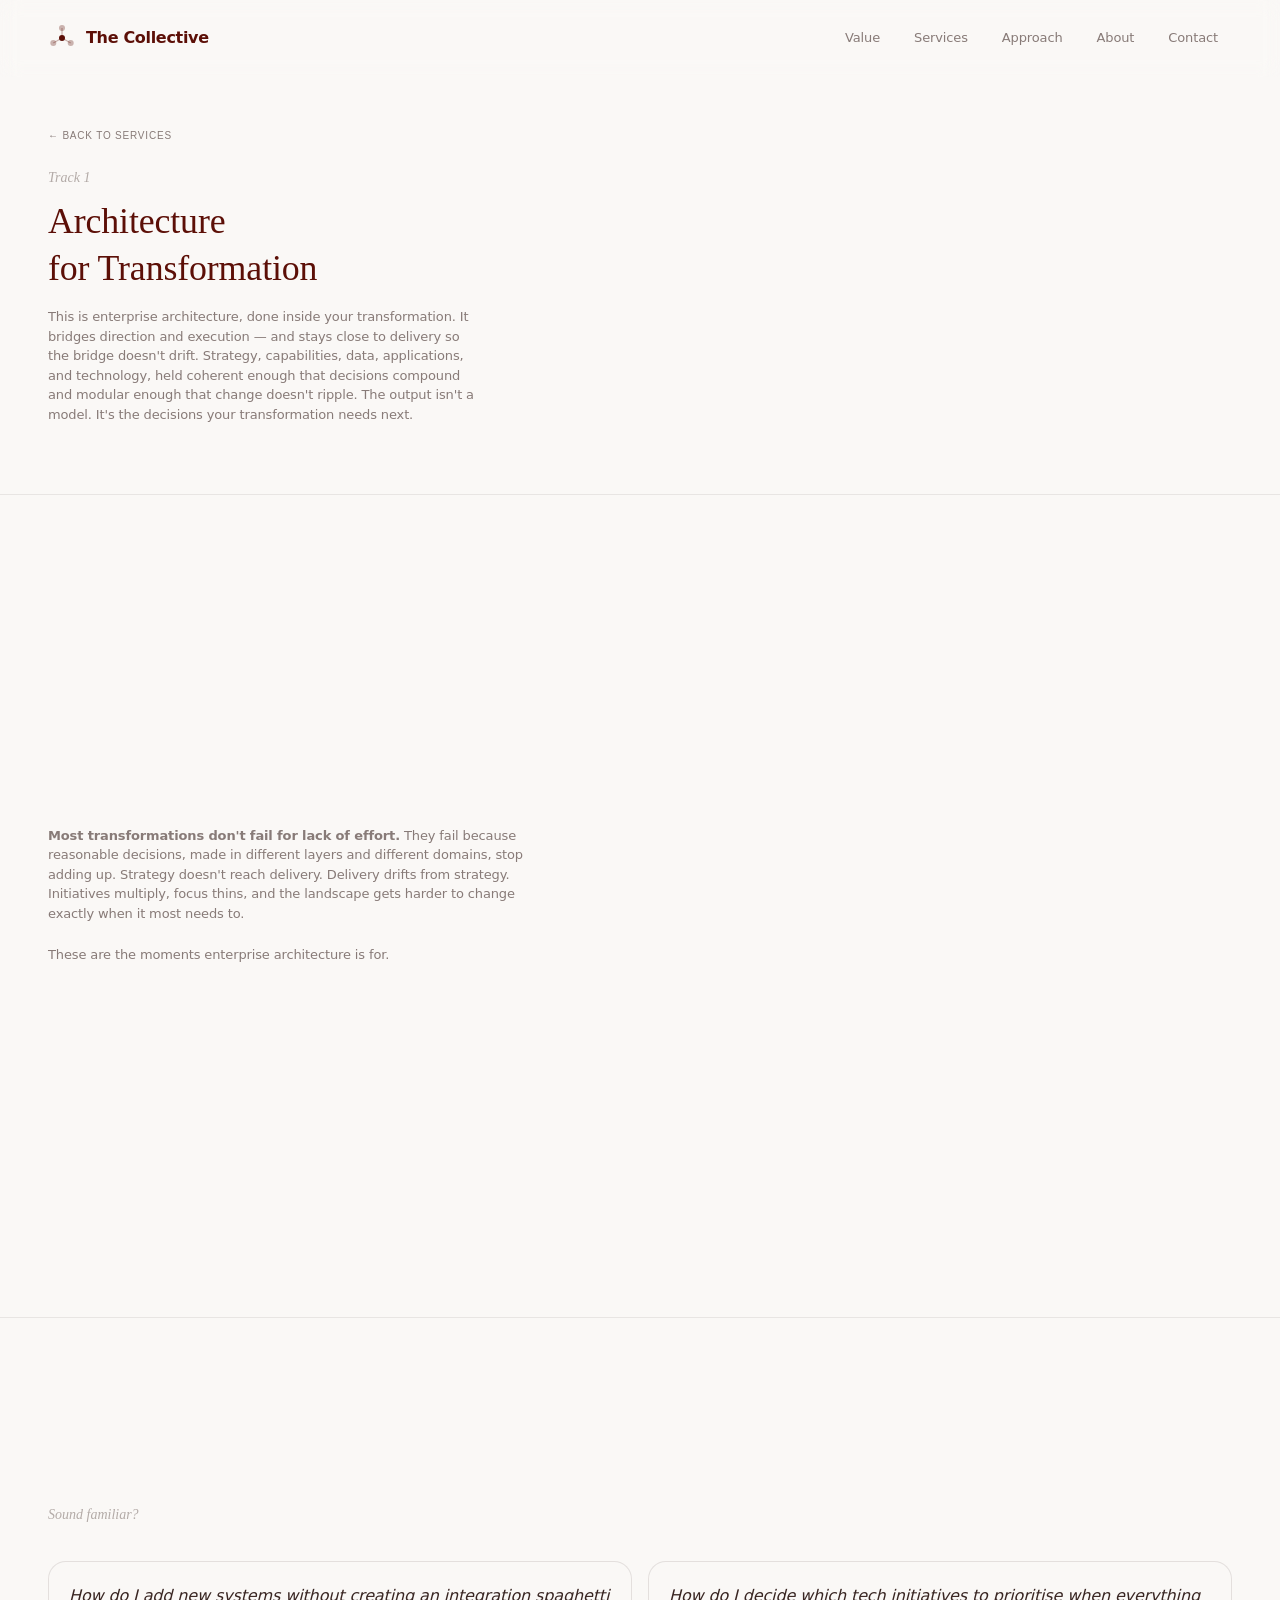
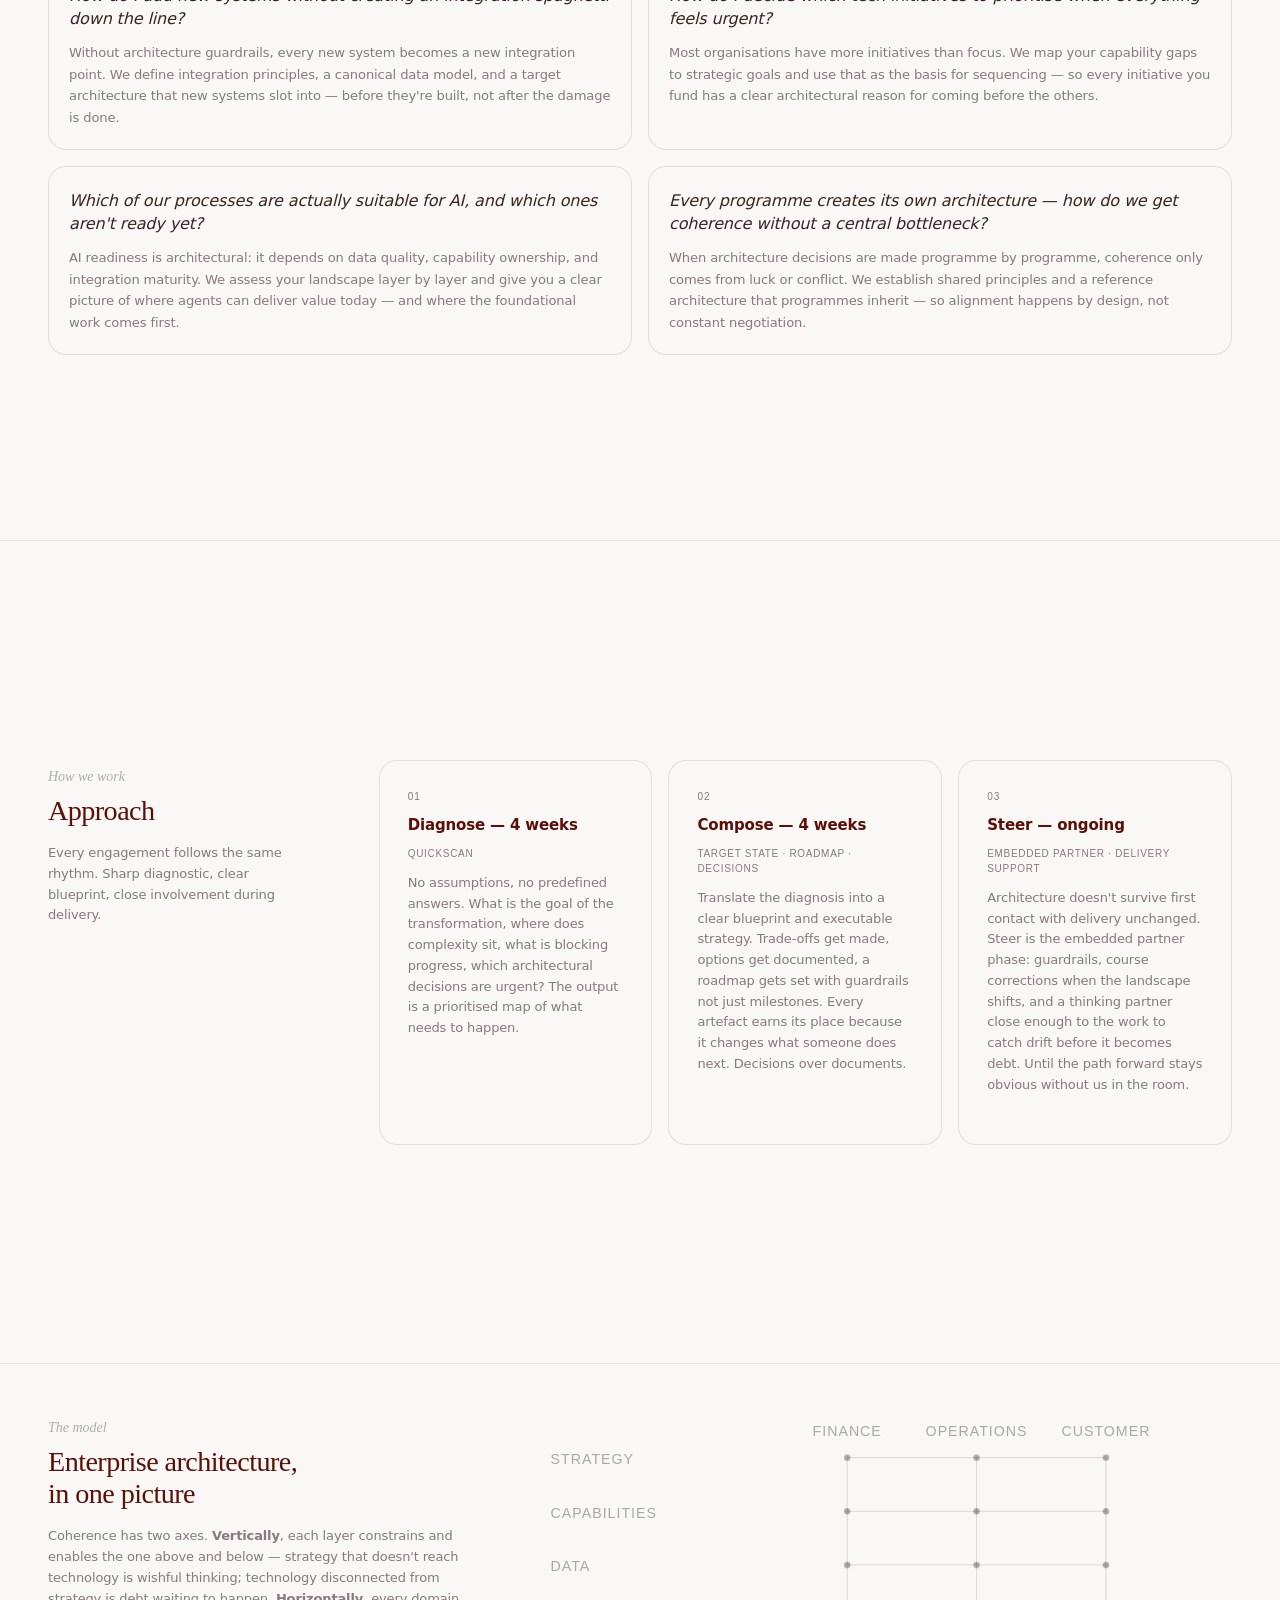
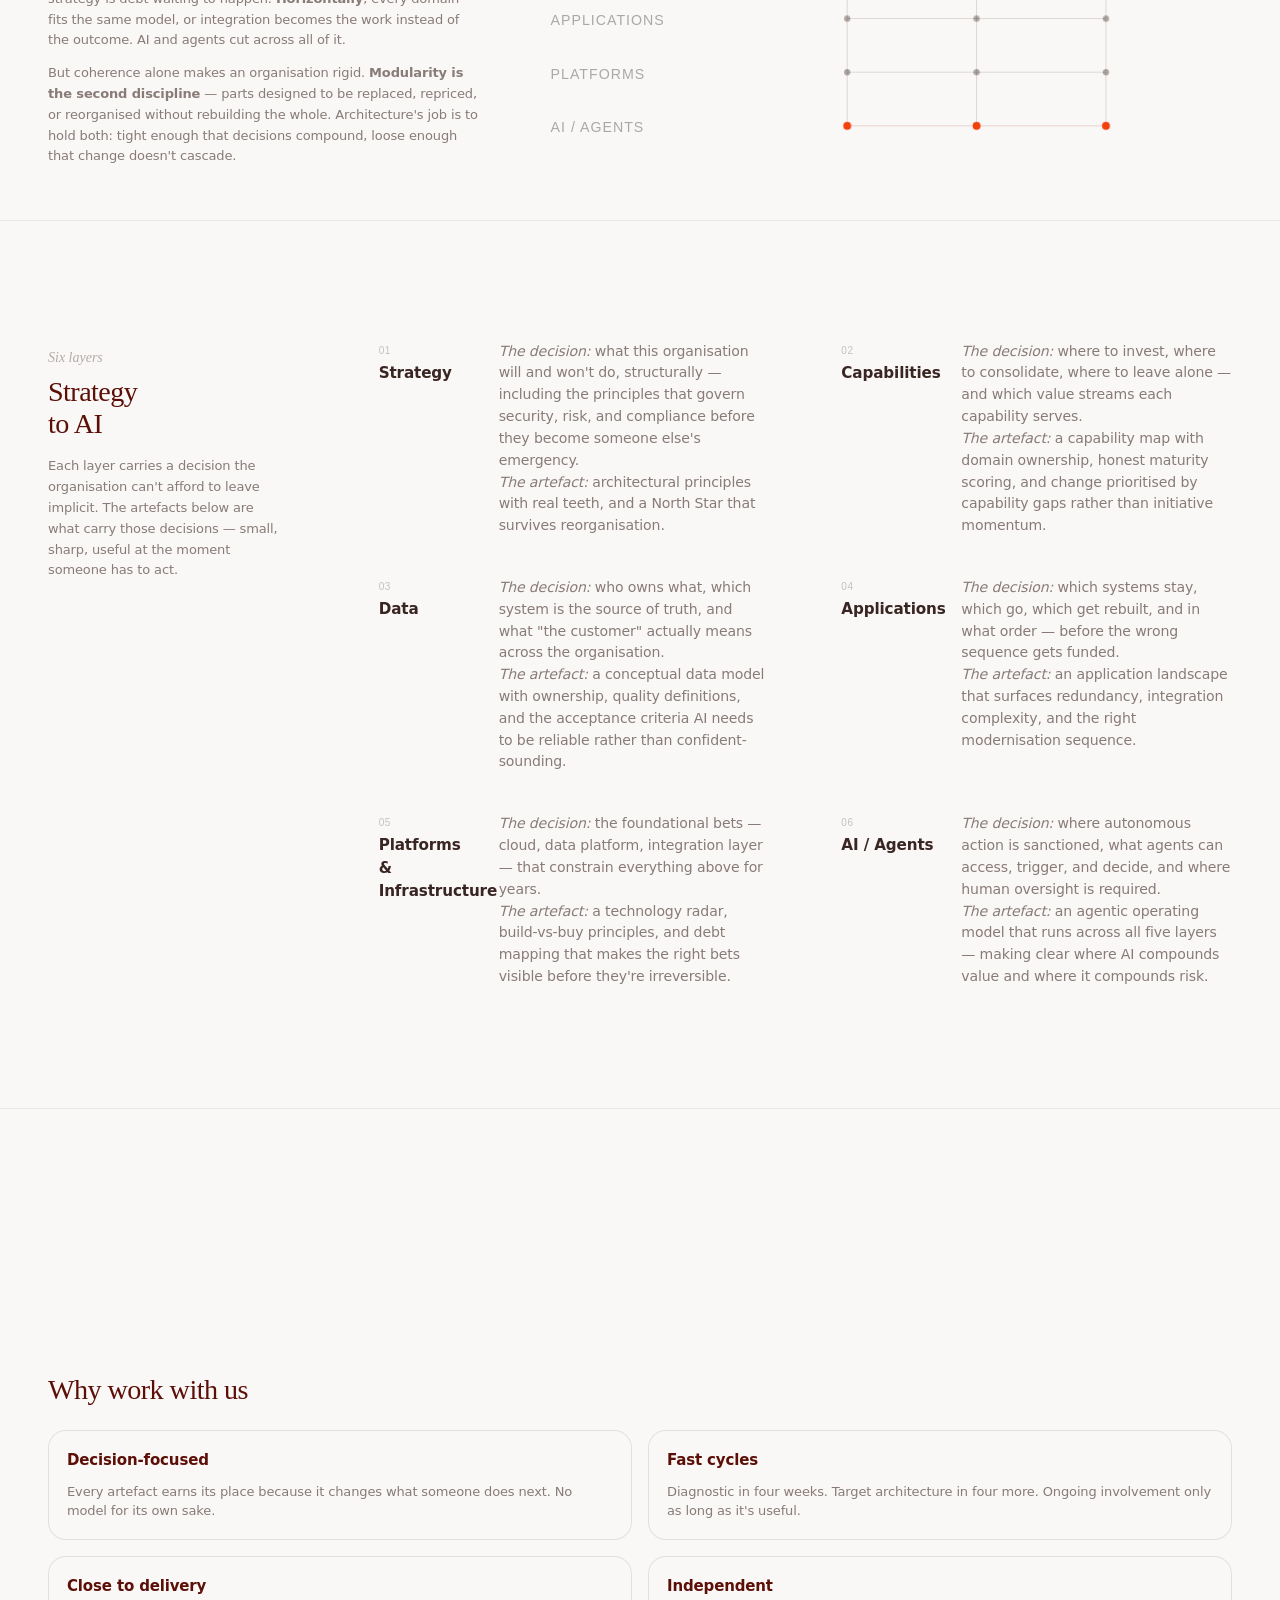
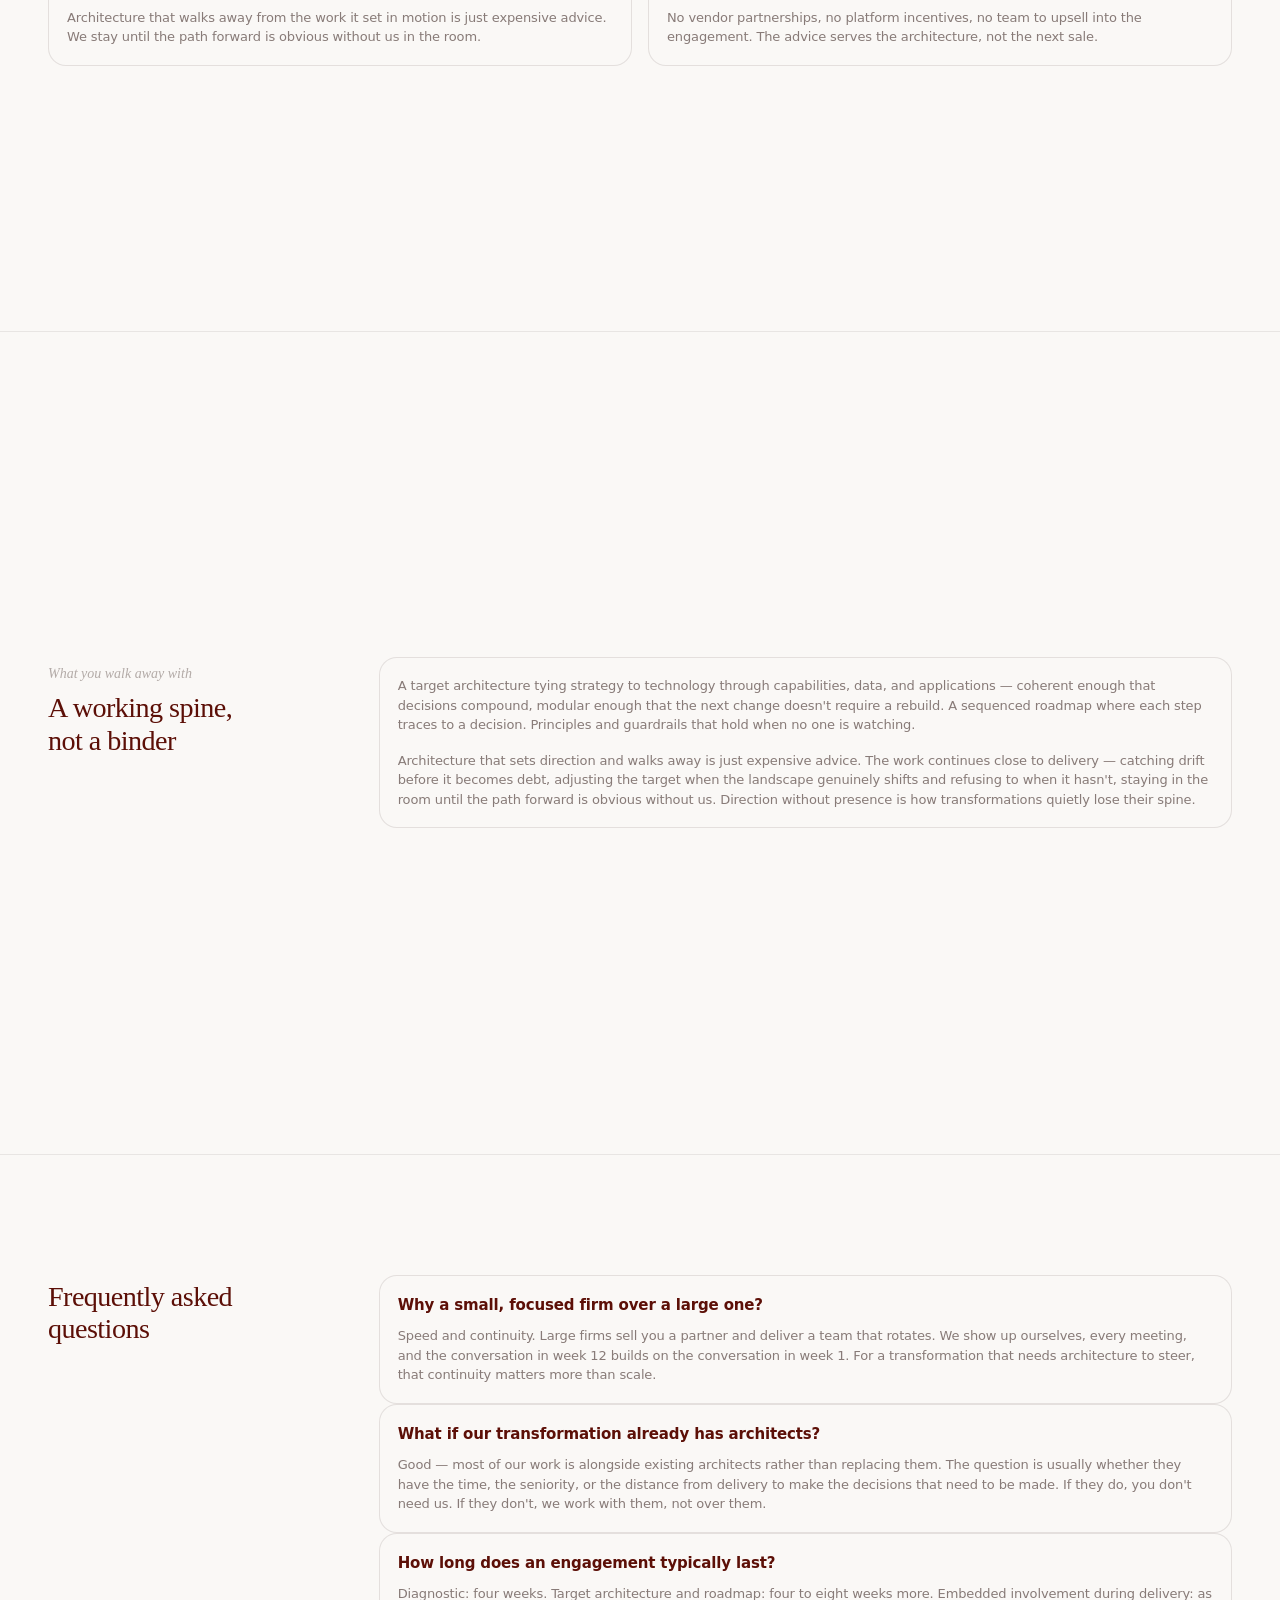
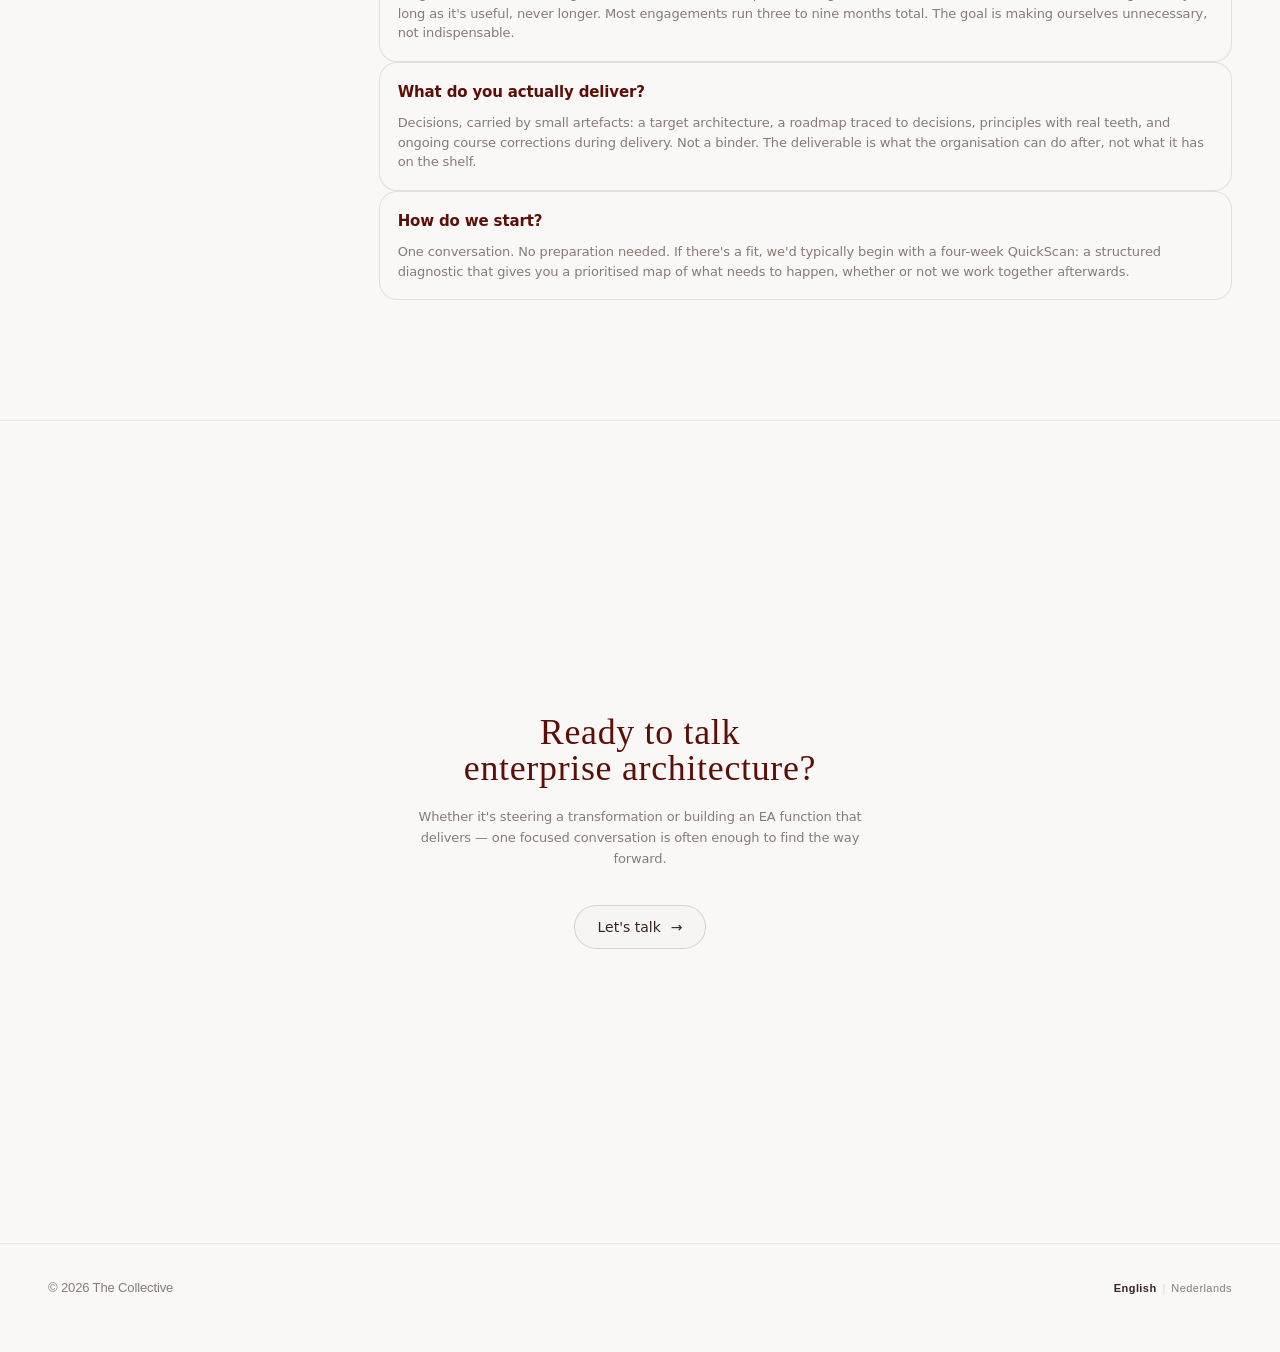
==== commit fd0031d4: "Change logo icon to three surrounding circles Co-Authored-By: Claude Sonnet 5 <noreply@anthropic.com" ====
--- a/track-1.html
+++ b/track-1.html
@@ -45,15 +45,13 @@
       <div class="topbar-inner">
         <a class="logo" href="index.html" aria-label="The Collective">
           <svg class="logo__icon" viewBox="0 0 28 28" width="28" height="28" fill="none" aria-hidden="true" overflow="visible">
-            <line x1="14" y1="14" x2="14" y2="4"  stroke="currentColor" stroke-opacity=".3" stroke-width="1.2"/>
-            <line x1="14" y1="14" x2="24" y2="14" stroke="currentColor" stroke-opacity=".3" stroke-width="1.2"/>
-            <line x1="14" y1="14" x2="14" y2="24" stroke="currentColor" stroke-opacity=".3" stroke-width="1.2"/>
-            <line x1="14" y1="14" x2="4"  y2="14" stroke="currentColor" stroke-opacity=".3" stroke-width="1.2"/>
-            <circle cx="14" cy="4"  r="3" fill="currentColor" fill-opacity=".3"/>
-            <circle cx="24" cy="14" r="3" fill="currentColor" fill-opacity=".3"/>
-            <circle cx="14" cy="24" r="3" fill="currentColor" fill-opacity=".3"/>
-            <circle cx="4"  cy="14" r="3" fill="currentColor" fill-opacity=".3"/>
-            <circle cx="14" cy="14" r="3" fill="currentColor"/>
+            <line x1="14" y1="14" x2="14"   y2="4"  stroke="currentColor" stroke-opacity=".3" stroke-width="1.2"/>
+            <line x1="14" y1="14" x2="22.7" y2="19" stroke="currentColor" stroke-opacity=".3" stroke-width="1.2"/>
+            <line x1="14" y1="14" x2="5.3"  y2="19" stroke="currentColor" stroke-opacity=".3" stroke-width="1.2"/>
+            <circle cx="14"   cy="4"  r="3" fill="currentColor" fill-opacity=".3"/>
+            <circle cx="22.7" cy="19" r="3" fill="currentColor" fill-opacity=".3"/>
+            <circle cx="5.3"  cy="19" r="3" fill="currentColor" fill-opacity=".3"/>
+            <circle cx="14"   cy="14" r="3" fill="currentColor"/>
           </svg>
           <span class="logo__wordmark">The Collective</span>
         </a>
